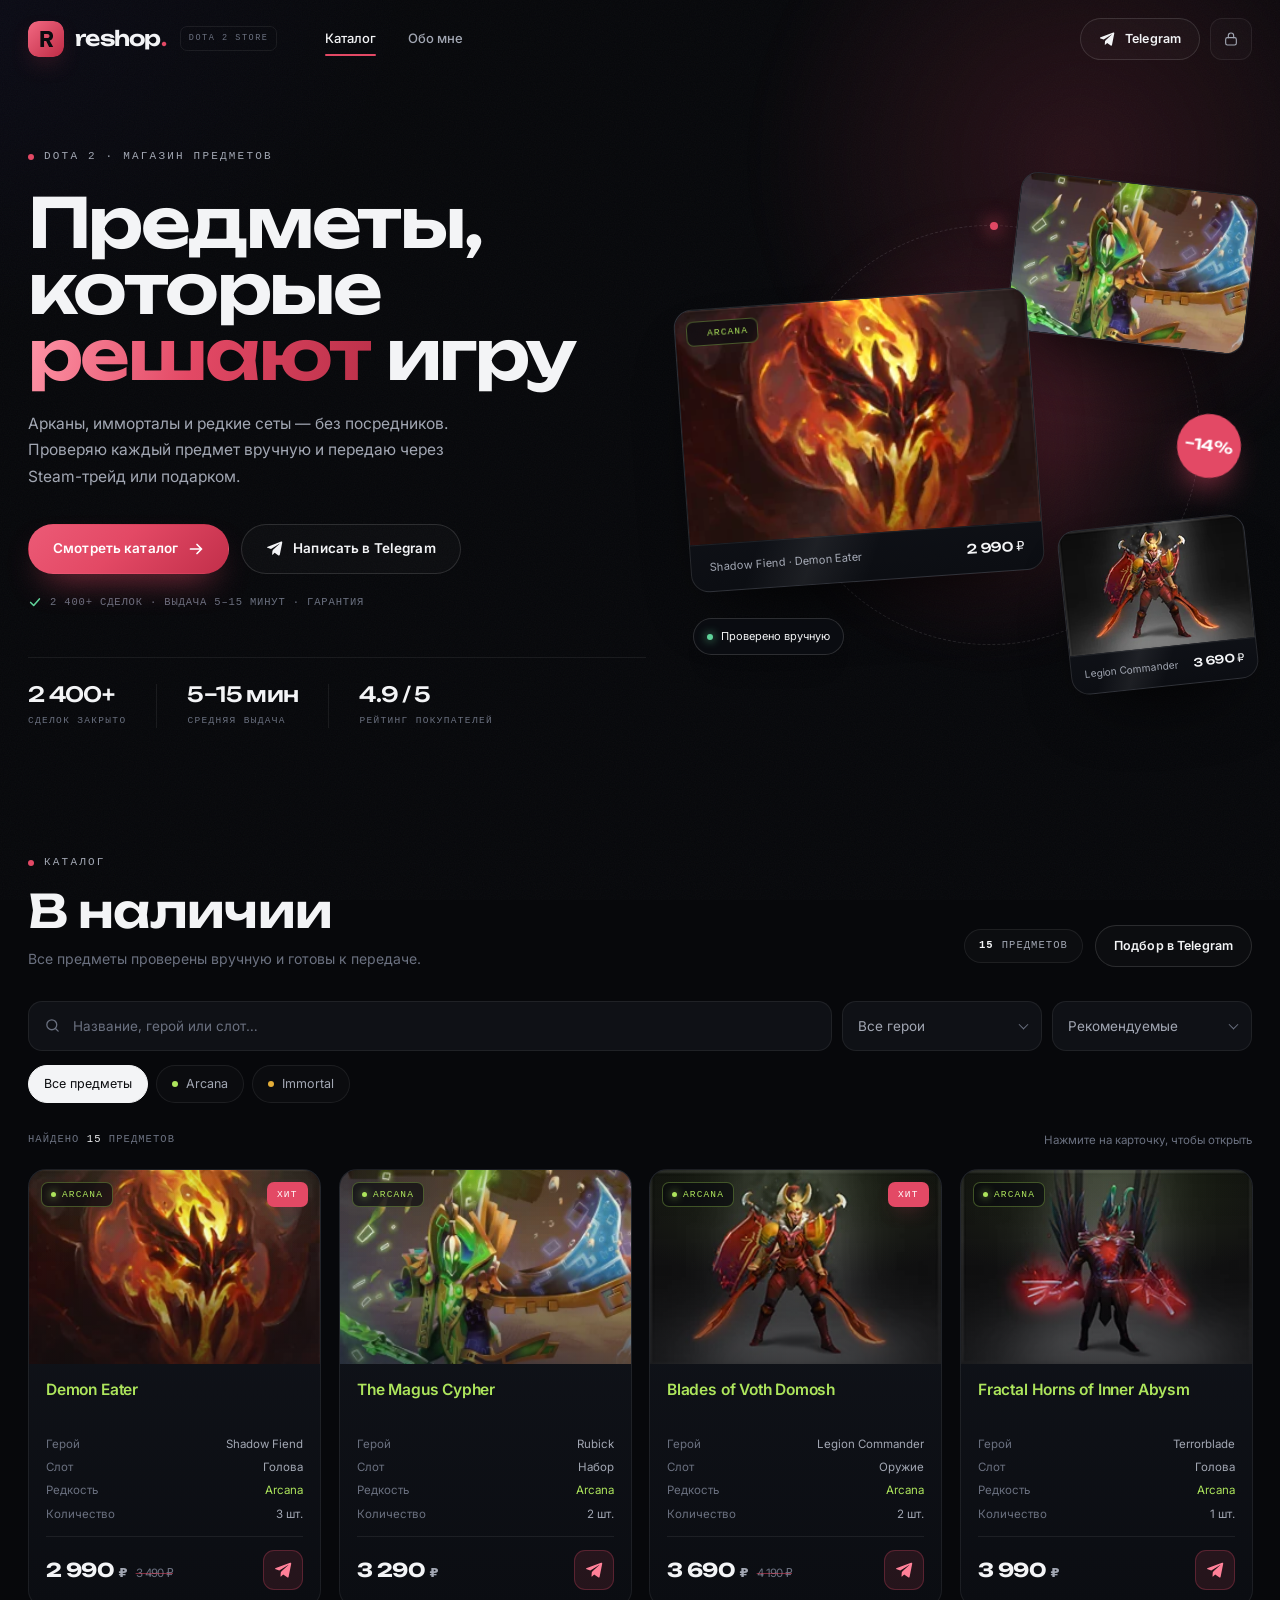
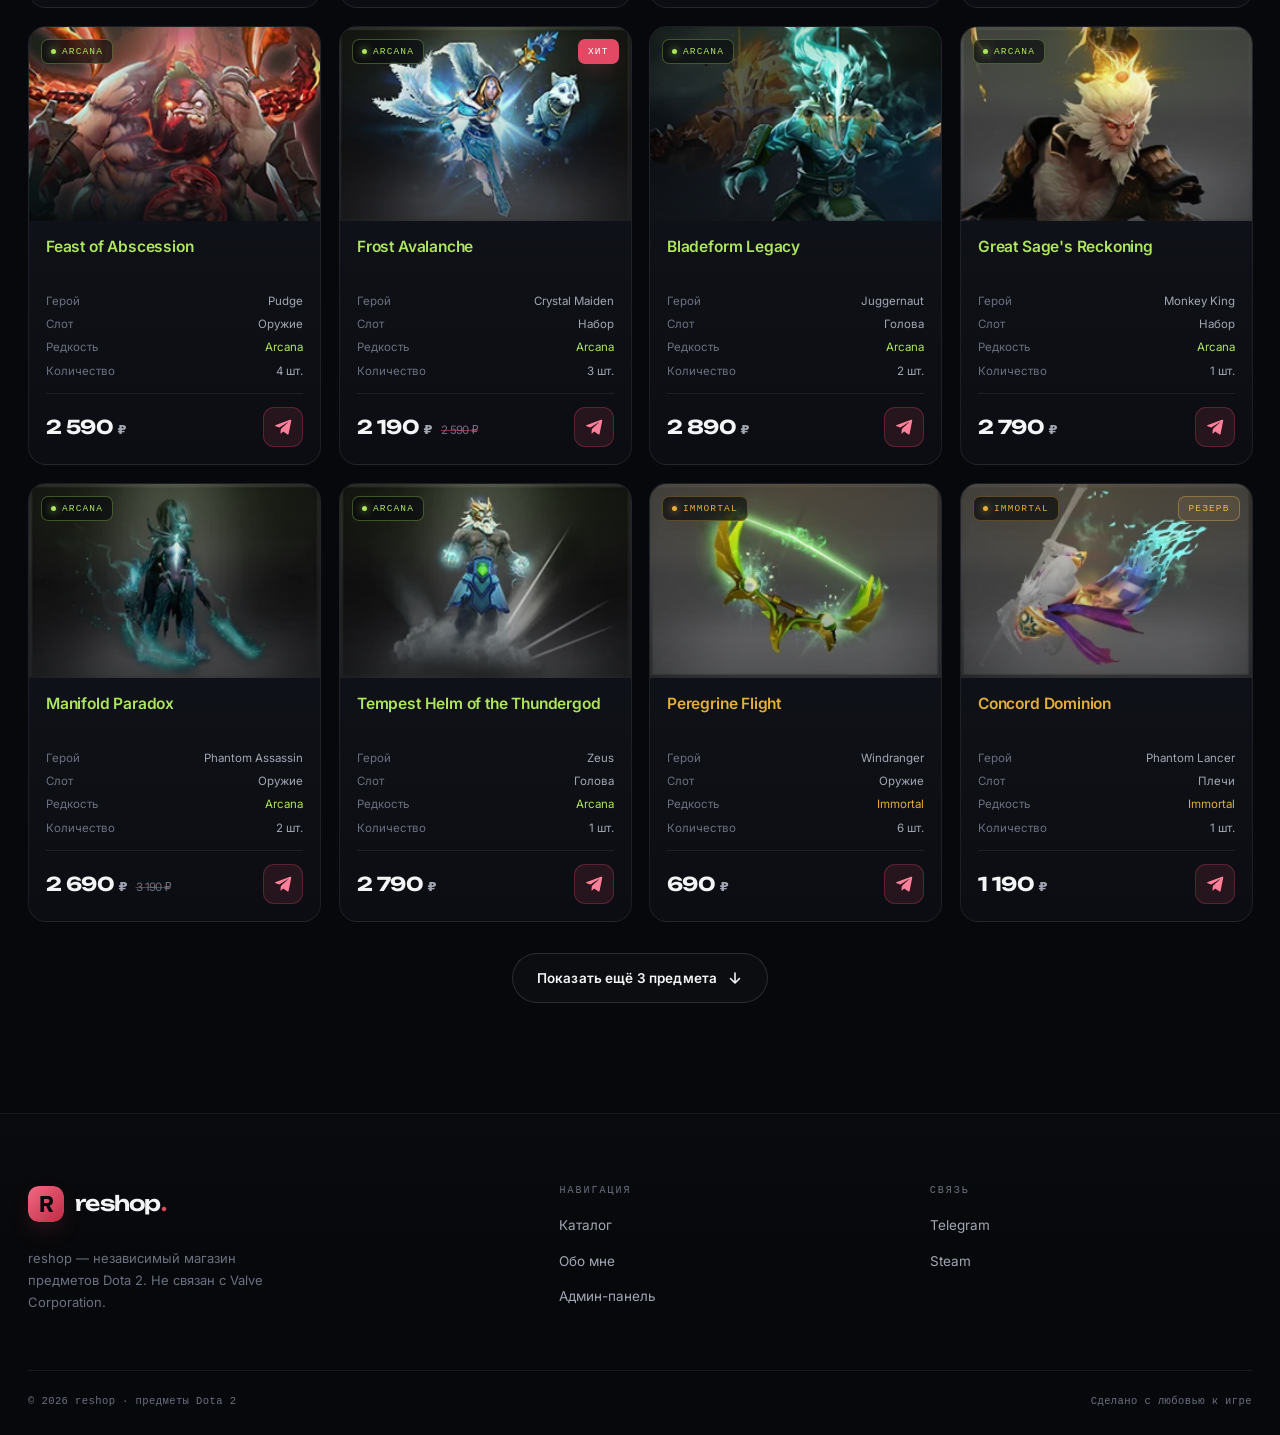
==== index.html @ a2f7d62e "initial site" ====
<!DOCTYPE html>
<html lang="ru">
<head>
  <meta charset="utf-8">
  <meta name="viewport" content="width=device-width, initial-scale=1">
  <title>reshop — предметы Dota 2: арканы, имморталы, редкие сеты</title>
  <meta name="description" content="reshop — небольшой магазин предметов Dota 2. Арканы, имморталы и редкие сеты с ручной проверкой, быстрой выдачей и связью в Telegram.">
  <meta name="theme-color" content="#07080b">
  <meta property="og:type" content="website">
  <meta property="og:title" content="reshop — предметы Dota 2">
  <meta property="og:description" content="Арканы, имморталы и редкие сеты без посредников. Выдача 5–15 минут, связь в Telegram.">
  <meta property="og:image" content="assets/items/demon-eater.webp">
  <link rel="icon" href="assets/img/favicon.svg" type="image/svg+xml">
  <link rel="preload" href="assets/fonts/unbounded-cyrillic-wght-normal.woff2" as="font" type="font/woff2" crossorigin>
  <link rel="preload" href="assets/fonts/inter-cyrillic-wght-normal.woff2" as="font" type="font/woff2" crossorigin>
  <link rel="stylesheet" href="assets/css/base.css">
  <link rel="stylesheet" href="assets/css/site.css">
</head>
<body data-page="home">

<div class="progress" aria-hidden="true"></div>

<header class="header">
  <div class="container header__inner">
    <a class="brand" href="index.html" aria-label="reshop — на главную">
      <svg class="brand__mark" viewBox="0 0 36 36" width="36" height="36" aria-hidden="true">
        <defs>
          <linearGradient id="brandGrad" x1="0" y1="0" x2="36" y2="36" gradientUnits="userSpaceOnUse">
            <stop stop-color="#f26982"></stop>
            <stop offset="1" stop-color="#bf2b45"></stop>
          </linearGradient>
        </defs>
        <rect width="36" height="36" rx="10" fill="url(#brandGrad)"></rect>
        <path d="M12.4 26V10h7.2c3.35 0 5.5 1.9 5.5 5 0 2.32-1.3 3.94-3.5 4.62L25.2 26h-4.05l-2.98-6.05h-2.1V26h-3.66Zm3.66-8.9h3.06c1.48 0 2.4-.8 2.4-2.1s-.92-2.1-2.4-2.1h-3.06v4.2Z" fill="#0a0b0f"></path>
      </svg>
      <span class="brand__text"><span data-site-name>reshop</span><span class="brand__dot">.</span></span>
      <span class="brand__tag">dota 2 store</span>
    </a>

    <nav class="nav" aria-label="Основная навигация">
      <a class="nav__link is-active" href="index.html" aria-current="page">Каталог</a>
      <a class="nav__link" href="about.html">Обо мне</a>
    </nav>

    <div class="header__actions">
      <a class="draft-chip" data-draft-chip href="admin.html" hidden><span>Черновик</span></a>
      <a class="btn btn--ghost btn--sm header__tg" data-telegram href="https://t.me/reshot" target="_blank" rel="noopener">
        <svg width="16" height="16" viewBox="0 0 24 24" fill="currentColor" aria-hidden="true"><path d="M9.04 15.47l-.38 5.34c.54 0 .78-.23 1.06-.5l2.55-2.44 5.29 3.87c.97.53 1.66.25 1.92-.9L22.9 3.9c.31-1.42-.51-1.98-1.45-1.63L2.5 9.45c-1.39.54-1.37 1.31-.24 1.66l4.83 1.51L18.3 5.5c.52-.35 1-.16.61.19l-8.87 8.01z"></path></svg>
        <span>Telegram</span>
      </a>
      <a class="icon-btn" href="admin.html" aria-label="Админ-панель" title="Админ-панель">
        <svg width="16" height="16" viewBox="0 0 24 24" fill="none" stroke="currentColor" stroke-width="1.7" stroke-linecap="round" aria-hidden="true"><rect x="4" y="10" width="16" height="11" rx="2.6"></rect><path d="M8 10V7a4 4 0 0 1 8 0v3"></path></svg>
      </a>
      <button class="burger" type="button" aria-label="Открыть меню" aria-expanded="false" aria-controls="menu">
        <span></span><span></span><span></span>
      </button>
    </div>
  </div>
</header>

<div class="menu" id="menu" aria-hidden="true">
  <nav class="menu__list" aria-label="Мобильная навигация">
    <div class="menu__item" style="--i:0"><a class="menu__link" href="index.html"><span>01</span>Каталог</a></div>
    <div class="menu__item" style="--i:1"><a class="menu__link" href="about.html"><span>02</span>Обо мне</a></div>
    <div class="menu__item" style="--i:2"><a class="menu__link" href="admin.html"><span>03</span>Админка</a></div>
  </nav>
  <div class="menu__foot">
    <a class="btn btn--primary" data-telegram href="https://t.me/reshot" target="_blank" rel="noopener">
      <svg width="17" height="17" viewBox="0 0 24 24" fill="currentColor" aria-hidden="true"><path d="M9.04 15.47l-.38 5.34c.54 0 .78-.23 1.06-.5l2.55-2.44 5.29 3.87c.97.53 1.66.25 1.92-.9L22.9 3.9c.31-1.42-.51-1.98-1.45-1.63L2.5 9.45c-1.39.54-1.37 1.31-.24 1.66l4.83 1.51L18.3 5.5c.52-.35 1-.16.61.19l-8.87 8.01z"></path></svg>
      Написать в Telegram
    </a>
    <div class="menu__socials"><span>reshop · dota 2 store</span><a href="about.html">Обо мне</a></div>
  </div>
</div>

<main>
  <section class="hero">
    <div class="container hero__grid">
      <div class="hero__content">
        <div class="eyebrow eyebrow--dot" data-hero-eyebrow>Dota 2 · магазин предметов</div>
        <h1 class="hero__title" data-hero-title>Предметы, которые<br><span class="accent">решают</span> игру</h1>
        <p class="hero__text" data-hero-text></p>
        <div class="hero__cta">
          <a class="btn btn--primary" href="#catalog">
            Смотреть каталог
            <svg width="16" height="16" viewBox="0 0 16 16" fill="none" stroke="currentColor" stroke-width="1.7" stroke-linecap="round" stroke-linejoin="round" aria-hidden="true"><path d="M2.5 8h11M9 3.5 13.5 8 9 12.5"></path></svg>
          </a>
          <a class="btn btn--ghost" data-telegram href="https://t.me/reshot" target="_blank" rel="noopener">
            <svg width="17" height="17" viewBox="0 0 24 24" fill="currentColor" aria-hidden="true"><path d="M9.04 15.47l-.38 5.34c.54 0 .78-.23 1.06-.5l2.55-2.44 5.29 3.87c.97.53 1.66.25 1.92-.9L22.9 3.9c.31-1.42-.51-1.98-1.45-1.63L2.5 9.45c-1.39.54-1.37 1.31-.24 1.66l4.83 1.51L18.3 5.5c.52-.35 1-.16.61.19l-8.87 8.01z"></path></svg>
            Написать в Telegram
          </a>
        </div>
        <div class="hero__note" data-hero-note></div>
        <div class="facts" data-hero-facts></div>
      </div>

      <div class="showcase" id="showcase" aria-hidden="true">
        <div class="showcase__glow"></div>
        <div class="showcase__ring"></div>

        <div class="showcase__item showcase__item--main" data-showcase-main>
          <div class="showcase__par" data-depth="22">
            <article class="showcase__card">
              <div class="showcase__thumb">
                <img src="assets/items/demon-eater.webp" alt="" width="512" height="341" data-guard>
                <span class="tag tag--rarity" data-showcase-tag>Arcana</span>
              </div>
              <div class="showcase__meta"><span>Shadow Fiend · Demon Eater</span><b>2 990 ₽</b></div>
            </article>
          </div>
        </div>

        <div class="showcase__item showcase__item--back" data-showcase-back>
          <div class="showcase__par" data-depth="12">
            <article class="showcase__card">
              <div class="showcase__thumb"><img src="assets/items/magus-cypher.webp" alt="" width="512" height="341" data-guard></div>
              <div class="showcase__meta"><span>Rubick</span><b>3 290 ₽</b></div>
            </article>
          </div>
        </div>

        <div class="showcase__item showcase__item--side" data-showcase-side>
          <div class="showcase__par" data-depth="30">
            <article class="showcase__card">
              <div class="showcase__thumb"><img src="assets/items/voth-domosh.webp" alt="" width="512" height="341" data-guard></div>
              <div class="showcase__meta"><span>Legion Commander</span><b>3 690 ₽</b></div>
            </article>
          </div>
        </div>

        <div class="showcase__badge" data-showcase-badge>−14%</div>
        <div class="showcase__pill">Проверено вручную</div>
      </div>
    </div>
  </section>

  <section class="section" id="catalog">
    <div class="container">
      <div class="section-head">
        <div>
          <div class="eyebrow eyebrow--dot" id="catalog-eyebrow">Каталог</div>
          <h2 id="catalog-title">В наличии</h2>
          <p class="section-head__note" id="catalog-note"></p>
        </div>
        <div class="section-head__aside">
          <span class="count-pill"><b id="count">15</b> <span id="count-label">предметов</span></span>
          <a class="btn btn--ghost btn--sm" data-telegram href="https://t.me/reshot" target="_blank" rel="noopener">Подбор в Telegram</a>
        </div>
      </div>

      <div class="toolbar">
        <div class="field" id="search-wrap">
          <svg width="17" height="17" viewBox="0 0 24 24" fill="none" stroke="currentColor" stroke-width="1.8" stroke-linecap="round" aria-hidden="true"><circle cx="11" cy="11" r="7"></circle><path d="m20 20-3.5-3.5"></path></svg>
          <label class="sr-only" for="search">Поиск по каталогу</label>
          <input id="search" type="search" placeholder="Название, герой или слот…" autocomplete="off">
          <button class="field__clear" id="search-clear" type="button" aria-label="Очистить поиск">
            <svg width="14" height="14" viewBox="0 0 16 16" fill="none" stroke="currentColor" stroke-width="1.7" stroke-linecap="round" aria-hidden="true"><path d="m4 4 8 8M12 4l-8 8"></path></svg>
          </button>
        </div>
        <div class="select">
          <label class="sr-only" for="hero-select">Герой</label>
          <select id="hero-select"></select>
        </div>
        <div class="select">
          <label class="sr-only" for="sort">Сортировка</label>
          <select id="sort">
            <option value="default">Рекомендуемые</option>
            <option value="price-asc">Сначала дешевле</option>
            <option value="price-desc">Сначала дороже</option>
            <option value="name">По названию</option>
          </select>
        </div>
      </div>

      <div class="chips" id="chips" role="group" aria-label="Фильтр по редкости"></div>

      <div class="results">
        <div id="found">Загрузка каталога…</div>
        <div class="results__hint">Нажмите на карточку, чтобы открыть</div>
      </div>

      <div class="items" id="items" aria-live="polite" aria-busy="true"></div>

      <noscript>
        <p class="section-head__note">Для отображения каталога включите JavaScript — данные подгружаются из data.json.</p>
      </noscript>

      <div class="empty" id="empty" hidden>
        <div class="empty__icon">
          <svg width="22" height="22" viewBox="0 0 24 24" fill="none" stroke="currentColor" stroke-width="1.6" stroke-linecap="round" aria-hidden="true"><circle cx="11" cy="11" r="7"></circle><path d="m20 20-3.5-3.5"></path></svg>
        </div>
        <h3>Ничего не найдено</h3>
        <p>Попробуйте другой запрос или сбросьте фильтры.</p>
        <button class="btn btn--ghost btn--sm" type="button" data-reset>Сбросить фильтры</button>
      </div>

      <div class="load-more" id="load-more" hidden>
        <button class="btn btn--ghost" id="more-btn" type="button">Показать ещё</button>
      </div>
    </div>
  </section>

  <div class="modal" id="modal" role="dialog" aria-modal="true" aria-labelledby="modal-title" aria-hidden="true">
    <div class="modal__scrim" data-modal-close></div>
    <div class="modal__panel">
      <button class="modal__close" type="button" data-modal-close aria-label="Закрыть">
        <svg width="16" height="16" viewBox="0 0 16 16" fill="none" stroke="currentColor" stroke-width="1.7" stroke-linecap="round" aria-hidden="true"><path d="m4 4 8 8M12 4l-8 8"></path></svg>
      </button>
      <div class="modal__media">
        <div class="modal__bg" data-modal-bg aria-hidden="true"></div>
        <img data-modal-img src="assets/items/demon-eater.webp" alt="" data-guard>
        <span class="tag tag--rarity" data-modal-tag>Arcana</span>
      </div>
      <div class="modal__body">
        <div class="modal__hero" data-modal-hero></div>
        <h2 class="modal__title" id="modal-title" data-modal-title></h2>
        <dl class="modal__meta" data-modal-meta></dl>
        <p class="modal__desc" data-modal-desc></p>
        <div class="modal__price">
          <div data-modal-price></div>
          <span class="modal__status" data-modal-status></span>
        </div>
        <div class="modal__actions">
          <a class="btn btn--primary btn--block" data-modal-cta href="#" target="_blank" rel="noopener"></a>
          <span class="modal__hint" data-modal-hint></span>
        </div>
      </div>
    </div>
  </div>
</main>

<footer class="footer">
  <div class="container">
    <div class="footer__grid">
      <div class="footer__brand">
        <a class="brand" href="index.html" aria-label="reshop — на главную">
          <svg class="brand__mark" viewBox="0 0 36 36" width="36" height="36" aria-hidden="true">
            <rect width="36" height="36" rx="10" fill="url(#brandGrad)"></rect>
            <path d="M12.4 26V10h7.2c3.35 0 5.5 1.9 5.5 5 0 2.32-1.3 3.94-3.5 4.62L25.2 26h-4.05l-2.98-6.05h-2.1V26h-3.66Zm3.66-8.9h3.06c1.48 0 2.4-.8 2.4-2.1s-.92-2.1-2.4-2.1h-3.06v4.2Z" fill="#0a0b0f"></path>
          </svg>
          <span class="brand__text"><span data-site-name>reshop</span><span class="brand__dot">.</span></span>
        </a>
        <p data-footer-note>Независимый магазин предметов Dota 2. Не связан с Valve Corporation.</p>
      </div>
      <div class="footer__col">
        <h4>Навигация</h4>
        <ul>
          <li><a href="index.html">Каталог</a></li>
          <li><a href="about.html">Обо мне</a></li>
          <li><a href="admin.html">Админ-панель</a></li>
        </ul>
      </div>
      <div class="footer__col">
        <h4>Связь</h4>
        <ul>
          <li><a data-telegram href="https://t.me/reshot" target="_blank" rel="noopener">Telegram</a></li>
          <li><a href="https://steamcommunity.com/" target="_blank" rel="noopener">Steam</a></li>
        </ul>
      </div>
    </div>
    <div class="footer__bottom">
      <span>© <span data-year>2026</span> reshop · предметы Dota 2</span>
      <span>Сделано с любовью к игре</span>
    </div>
  </div>
</footer>

<script src="assets/js/seed.js" defer></script>
<script src="assets/js/core.js" defer></script>
<script src="assets/js/site.js" defer></script>
</body>
</html>
---- assets/css/base.css ----
/* ============================================================
   reshop — базовые стили: токены, шрифты, каркас, компоненты
   ============================================================ */

@font-face {
  font-family: 'Unbounded';
  src: url('../fonts/unbounded-cyrillic-wght-normal.woff2') format('woff2');
  font-weight: 200 900;
  font-style: normal;
  font-display: swap;
  unicode-range: U+0301, U+0400-045F, U+0490-0491, U+04B0-04B1, U+2116;
}
@font-face {
  font-family: 'Unbounded';
  src: url('../fonts/unbounded-latin-wght-normal.woff2') format('woff2');
  font-weight: 200 900;
  font-style: normal;
  font-display: swap;
  unicode-range: U+0000-00FF, U+0131, U+0152-0153, U+02BB-02BC, U+02C6, U+02DA, U+02DC,
    U+0304, U+0308, U+0329, U+2000-206F, U+20AC, U+2122, U+2191, U+2193, U+2212, U+2215,
    U+FEFF, U+FFFD;
}
@font-face {
  font-family: 'Inter';
  src: url('../fonts/inter-cyrillic-wght-normal.woff2') format('woff2');
  font-weight: 100 900;
  font-style: normal;
  font-display: swap;
  unicode-range: U+0301, U+0400-045F, U+0490-0491, U+04B0-04B1, U+2116;
}
@font-face {
  font-family: 'Inter';
  src: url('../fonts/inter-latin-wght-normal.woff2') format('woff2');
  font-weight: 100 900;
  font-style: normal;
  font-display: swap;
  unicode-range: U+0000-00FF, U+0131, U+0152-0153, U+02BB-02BC, U+02C6, U+02DA, U+02DC,
    U+0304, U+0308, U+0329, U+2000-206F, U+20AC, U+2122, U+2191, U+2193, U+2212, U+2215,
    U+FEFF, U+FFFD;
}

:root {
  --bg: #07080b;
  --bg-2: #0a0c10;
  --surface: #0f1116;
  --surface-2: #141821;
  --surface-3: #1b202b;
  --line: rgba(255, 255, 255, 0.07);
  --line-2: rgba(255, 255, 255, 0.13);
  --text: #f3f4f6;
  --dim: #a2a7b3;
  --mute: #6b7180;
  --accent: #e34965;
  --accent-2: #ff8098;
  --accent-deep: #a8263f;
  --accent-soft: rgba(227, 73, 101, 0.12);
  --ok: #5fd39a;
  --warn: #e8b45a;
  --radius: 20px;
  --radius-sm: 14px;
  --radius-xs: 10px;
  --font-display: 'Unbounded', 'Inter', system-ui, -apple-system, 'Segoe UI', sans-serif;
  --font-body: 'Inter', system-ui, -apple-system, 'Segoe UI', Roboto, sans-serif;
  --font-mono: ui-monospace, 'Cascadia Mono', 'SFMono-Regular', Consolas, 'Liberation Mono', monospace;
  --ease: cubic-bezier(0.22, 0.61, 0.36, 1);
  --ease-out: cubic-bezier(0.16, 1, 0.3, 1);
  --shadow-lg: 0 40px 90px -40px rgba(0, 0, 0, 0.95);
  --header-h: 78px;
  --container: 1320px;
  color-scheme: dark;
}

*,
*::before,
*::after {
  box-sizing: border-box;
}

[hidden] {
  display: none !important;
}

html {
  scroll-behavior: smooth;
  -webkit-text-size-adjust: 100%;
}

body {
  margin: 0;
  min-height: 100vh;
  background:
    radial-gradient(1100px 620px at 84% -14%, rgba(227, 73, 101, 0.14), transparent 62%),
    radial-gradient(900px 560px at -10% 0%, rgba(104, 84, 255, 0.055), transparent 60%),
    var(--bg);
  color: var(--text);
  font-family: var(--font-body);
  font-size: 16px;
  line-height: 1.6;
  -webkit-font-smoothing: antialiased;
  -moz-osx-font-smoothing: grayscale;
  overflow-x: hidden;
}

body::before {
  content: '';
  position: fixed;
  inset: 0;
  z-index: 0;
  pointer-events: none;
  opacity: 0.035;
  background-image: url("data:image/svg+xml,%3Csvg xmlns='http://www.w3.org/2000/svg' width='160' height='160'%3E%3Cfilter id='n'%3E%3CfeTurbulence type='fractalNoise' baseFrequency='.85' numOctaves='3' stitchTiles='stitch'/%3E%3C/filter%3E%3Crect width='160' height='160' filter='url(%23n)'/%3E%3C/svg%3E");
}

body.no-scroll {
  overflow: hidden;
}

main {
  position: relative;
  z-index: 1;
}

img {
  max-width: 100%;
  display: block;
}

h1,
h2,
h3,
h4 {
  margin: 0;
  font-family: var(--font-display);
  font-weight: 600;
  letter-spacing: -0.02em;
  line-height: 1.06;
}

p {
  margin: 0;
}

a {
  color: inherit;
  text-decoration: none;
}

button {
  font-family: inherit;
}

::selection {
  background: rgba(227, 73, 101, 0.4);
  color: #fff;
}

:focus-visible {
  outline: 2px solid var(--accent-2);
  outline-offset: 3px;
  border-radius: 6px;
}

::-webkit-scrollbar {
  width: 10px;
  height: 10px;
}
::-webkit-scrollbar-track {
  background: #08090c;
}
::-webkit-scrollbar-thumb {
  background: #232833;
  border-radius: 99px;
  border: 2px solid #08090c;
}
::-webkit-scrollbar-thumb:hover {
  background: #333a48;
}

.container {
  width: min(var(--container), 100% - 56px);
  margin-inline: auto;
}

input[type='search']::-webkit-search-cancel-button,
input[type='search']::-webkit-search-decoration {
  -webkit-appearance: none;
  appearance: none;
}

.sr-only {
  position: absolute;
  width: 1px;
  height: 1px;
  padding: 0;
  margin: -1px;
  overflow: hidden;
  clip: rect(0, 0, 0, 0);
  white-space: nowrap;
  border: 0;
}

/* ---------- шкала прогресса и анимации ---------- */

.progress {
  position: fixed;
  inset: 0 0 auto 0;
  height: 2px;
  z-index: 95;
  transform: scaleX(0);
  transform-origin: 0 50%;
  background: linear-gradient(90deg, var(--accent-deep), var(--accent), var(--accent-2));
  box-shadow: 0 0 14px rgba(227, 73, 101, 0.6);
  will-change: transform;
}

[data-reveal] {
  opacity: 0;
  transform: translateY(22px);
  transition:
    opacity 0.8s var(--ease),
    transform 0.8s var(--ease);
  transition-delay: var(--d, 0s);
}
[data-reveal].is-in {
  opacity: 1;
  transform: none;
}

@keyframes pulse {
  0%,
  100% {
    opacity: 1;
    box-shadow: 0 0 0 0 rgba(227, 73, 101, 0.45);
  }
  60% {
    opacity: 0.75;
    box-shadow: 0 0 0 7px rgba(227, 73, 101, 0);
  }
}

@keyframes spin {
  to {
    transform: rotate(360deg);
  }
}

@keyframes float {
  0%,
  100% {
    transform: translateY(0);
  }
  50% {
    transform: translateY(-9px);
  }
}

@keyframes fadeUp {
  from {
    opacity: 0;
    transform: translateY(14px);
  }
  to {
    opacity: 1;
    transform: none;
  }
}

/* ---------- типографика ---------- */

.eyebrow {
  display: inline-flex;
  align-items: center;
  gap: 10px;
  font-family: var(--font-mono);
  font-size: 11px;
  font-weight: 500;
  letter-spacing: 0.2em;
  text-transform: uppercase;
  color: var(--dim);
}
.eyebrow--dot::before {
  content: '';
  width: 6px;
  height: 6px;
  border-radius: 50%;
  background: var(--accent);
  animation: pulse 2.8s var(--ease) infinite;
}

.accent {
  background: linear-gradient(104deg, #ff97a9 0%, #e34965 48%, #bb3049 100%);
  -webkit-background-clip: text;
  background-clip: text;
  color: transparent;
}

.lead {
  font-size: clamp(16px, 1.3vw, 18px);
  line-height: 1.65;
  color: var(--dim);
}

/* ---------- кнопки ---------- */

.btn {
  position: relative;
  display: inline-flex;
  align-items: center;
  justify-content: center;
  gap: 10px;
  height: 50px;
  padding: 0 24px;
  border: 1px solid transparent;
  border-radius: 999px;
  font-family: var(--font-body);
  font-size: 13.5px;
  font-weight: 600;
  letter-spacing: 0.01em;
  color: var(--text);
  cursor: pointer;
  white-space: nowrap;
  overflow: hidden;
  transition:
    transform 0.35s var(--ease),
    box-shadow 0.35s var(--ease),
    background 0.35s,
    border-color 0.35s,
    color 0.35s;
}
.btn svg {
  flex: none;
}
.btn:hover {
  transform: translateY(-2px);
}
.btn:active {
  transform: translateY(0) scale(0.99);
}

.btn--primary {
  background: linear-gradient(135deg, #ec5a76 0%, var(--accent) 45%, #c22f4a 100%);
  color: #fff;
  box-shadow: 0 16px 34px -16px rgba(227, 73, 101, 0.85);
}
.btn--primary::after {
  content: '';
  position: absolute;
  inset: 0;
  background: linear-gradient(110deg, transparent 25%, rgba(255, 255, 255, 0.28) 48%, transparent 70%);
  transform: translateX(-130%);
  transition: transform 0.8s var(--ease);
}
.btn--primary:hover::after {
  transform: translateX(130%);
}
.btn--primary:hover {
  box-shadow: 0 22px 44px -18px rgba(227, 73, 101, 0.95);
}

.btn--ghost {
  background: rgba(255, 255, 255, 0.025);
  border-color: var(--line-2);
  color: var(--text);
}
.btn--ghost:hover {
  border-color: rgba(227, 73, 101, 0.5);
  background: var(--accent-soft);
}

.btn--sm {
  height: 42px;
  padding: 0 18px;
  font-size: 12.5px;
}

.btn--block {
  width: 100%;
}

.btn[disabled] {
  opacity: 0.45;
  pointer-events: none;
}

.icon-btn {
  display: inline-grid;
  place-items: center;
  width: 42px;
  height: 42px;
  border: 1px solid var(--line);
  border-radius: 12px;
  background: rgba(255, 255, 255, 0.02);
  color: var(--dim);
  cursor: pointer;
  transition:
    color 0.3s,
    border-color 0.3s,
    background 0.3s,
    transform 0.3s;
}
.icon-btn:hover {
  color: var(--text);
  border-color: var(--line-2);
  background: rgba(255, 255, 255, 0.05);
  transform: translateY(-1px);
}

/* ---------- шапка ---------- */

.header {
  position: fixed;
  inset: 0 0 auto 0;
  z-index: 80;
  height: var(--header-h);
  border-bottom: 1px solid transparent;
  transition:
    height 0.45s var(--ease),
    background 0.45s var(--ease),
    border-color 0.45s var(--ease),
    backdrop-filter 0.45s;
}
.header.is-scrolled {
  height: 64px;
  background: rgba(7, 8, 11, 0.72);
  border-bottom-color: var(--line);
  backdrop-filter: blur(22px) saturate(1.4);
  -webkit-backdrop-filter: blur(22px) saturate(1.4);
}
.header__inner {
  height: 100%;
  display: flex;
  align-items: center;
  gap: 34px;
}

.brand {
  display: inline-flex;
  align-items: center;
  gap: 11px;
  flex: none;
}
.brand__mark {
  width: 36px;
  height: 36px;
  border-radius: 11px;
  box-shadow: 0 10px 26px -12px rgba(227, 73, 101, 0.9);
  transition: transform 0.45s var(--ease);
}
.brand:hover .brand__mark {
  transform: rotate(-7deg) scale(1.06);
}
.brand__text {
  font-family: var(--font-display);
  font-size: 21px;
  font-weight: 600;
  letter-spacing: -0.035em;
  line-height: 1;
}
.brand__dot {
  color: var(--accent);
}
.brand__tag {
  margin-left: 3px;
  padding: 5px 8px;
  border: 1px solid var(--line);
  border-radius: 7px;
  font-family: var(--font-mono);
  font-size: 8.5px;
  letter-spacing: 0.18em;
  text-transform: uppercase;
  color: var(--mute);
}

.nav {
  display: flex;
  align-items: center;
  gap: 4px;
}
.nav__link {
  position: relative;
  padding: 10px 14px;
  font-size: 13px;
  font-weight: 500;
  color: var(--dim);
  transition: color 0.3s;
}
.nav__link::after {
  content: '';
  position: absolute;
  left: 14px;
  right: 14px;
  bottom: 3px;
  height: 2px;
  border-radius: 2px;
  background: var(--accent);
  transform: scaleX(0);
  transform-origin: left;
  transition: transform 0.45s var(--ease);
}
.nav__link:hover,
.nav__link.is-active {
  color: var(--text);
}
.nav__link:hover::after,
.nav__link.is-active::after {
  transform: scaleX(1);
}

.header__actions {
  margin-left: auto;
  display: flex;
  align-items: center;
  gap: 10px;
}

.draft-chip {
  display: inline-flex;
  align-items: center;
  gap: 6px;
  height: 28px;
  padding: 0 10px;
  border: 1px solid rgba(232, 180, 90, 0.4);
  border-radius: 8px;
  background: rgba(232, 180, 90, 0.1);
  color: var(--warn);
  font-family: var(--font-mono);
  font-size: 9.5px;
  letter-spacing: 0.12em;
  text-transform: uppercase;
}
.draft-chip::before {
  content: '';
  width: 5px;
  height: 5px;
  border-radius: 50%;
  background: var(--warn);
}
.draft-chip[hidden] {
  display: none;
}

.burger {
  display: none;
  position: relative;
  width: 42px;
  height: 42px;
  padding: 0;
  border: 1px solid var(--line);
  border-radius: 12px;
  background: rgba(255, 255, 255, 0.02);
  cursor: pointer;
}
.burger span {
  position: absolute;
  left: 11px;
  right: 11px;
  height: 1.5px;
  border-radius: 2px;
  background: var(--text);
  transition:
    transform 0.4s var(--ease),
    opacity 0.3s;
}
.burger span:nth-child(1) {
  top: 15px;
}
.burger span:nth-child(2) {
  top: 20.5px;
}
.burger span:nth-child(3) {
  top: 26px;
}
.burger.is-open span:nth-child(1) {
  transform: translateY(5.5px) rotate(45deg);
}
.burger.is-open span:nth-child(2) {
  opacity: 0;
}
.burger.is-open span:nth-child(3) {
  transform: translateY(-5.5px) rotate(-45deg);
}

/* мобильное меню */
.menu {
  position: fixed;
  inset: 0;
  z-index: 75;
  display: flex;
  flex-direction: column;
  justify-content: center;
  padding: calc(var(--header-h) + 24px) 28px 40px;
  background: rgba(7, 8, 11, 0.97);
  backdrop-filter: blur(26px);
  -webkit-backdrop-filter: blur(26px);
  opacity: 0;
  visibility: hidden;
  transition:
    opacity 0.45s var(--ease),
    visibility 0.45s;
}
.menu.is-open {
  opacity: 1;
  visibility: visible;
}
.menu__list {
  display: flex;
  flex-direction: column;
  gap: 6px;
}
.menu__item {
  opacity: 0;
  transform: translateY(18px);
  transition:
    opacity 0.5s var(--ease),
    transform 0.5s var(--ease);
}
.menu.is-open .menu__item {
  opacity: 1;
  transform: none;
  transition-delay: calc(var(--i, 0) * 70ms + 80ms);
}
.menu__link {
  display: flex;
  align-items: baseline;
  gap: 14px;
  padding: 10px 0;
  font-family: var(--font-display);
  font-size: clamp(32px, 9vw, 46px);
  font-weight: 600;
  letter-spacing: -0.035em;
  color: var(--text);
}
.menu__link span {
  font-family: var(--font-mono);
  font-size: 10px;
  font-weight: 400;
  letter-spacing: 0.2em;
  color: var(--mute);
}
.menu__link:hover {
  color: var(--accent-2);
}
.menu__foot {
  margin-top: 40px;
  display: flex;
  flex-direction: column;
  gap: 18px;
  opacity: 0;
  transition: opacity 0.5s var(--ease) 0.35s;
}
.menu.is-open .menu__foot {
  opacity: 1;
}
.menu__socials {
  display: flex;
  gap: 18px;
  font-size: 12.5px;
  color: var(--mute);
}
.menu__socials a:hover {
  color: var(--text);
}

/* ---------- футер ---------- */

.footer {
  position: relative;
  z-index: 1;
  margin-top: 110px;
  padding: 72px 0 26px;
  border-top: 1px solid var(--line);
  background: linear-gradient(180deg, rgba(255, 255, 255, 0.014), transparent 60%);
}
.footer__grid {
  display: grid;
  grid-template-columns: 1.5fr 1fr 1fr;
  gap: 48px;
}
.footer__brand p {
  max-width: 34ch;
  margin-top: 18px;
  font-size: 13px;
  line-height: 1.7;
  color: var(--mute);
}
.footer__col h4 {
  margin-bottom: 16px;
  font-family: var(--font-mono);
  font-size: 10px;
  font-weight: 500;
  letter-spacing: 0.2em;
  text-transform: uppercase;
  color: var(--mute);
}
.footer__col ul {
  display: flex;
  flex-direction: column;
  gap: 10px;
  margin: 0;
  padding: 0;
  list-style: none;
}
.footer__col a {
  display: inline-flex;
  align-items: center;
  gap: 8px;
  font-size: 13.5px;
  color: var(--dim);
  transition: color 0.25s, transform 0.25s;
}
.footer__col a:hover {
  color: var(--accent-2);
  transform: translateX(2px);
}
.footer__bottom {
  display: flex;
  justify-content: space-between;
  align-items: center;
  gap: 18px;
  margin-top: 56px;
  padding-top: 22px;
  border-top: 1px solid var(--line);
  font-family: var(--font-mono);
  font-size: 10.5px;
  letter-spacing: 0.04em;
  color: var(--mute);
}
.footer__bottom a {
  color: var(--dim);
}
.footer__bottom a:hover {
  color: var(--accent-2);
}

/* ---------- тосты ---------- */

.toast-stack {
  position: fixed;
  right: 22px;
  bottom: 22px;
  z-index: 320;
  display: flex;
  flex-direction: column;
  gap: 10px;
  width: min(360px, calc(100vw - 32px));
  pointer-events: none;
}
.toast {
  display: flex;
  align-items: flex-start;
  gap: 11px;
  padding: 14px 16px;
  border: 1px solid var(--line-2);
  border-radius: 14px;
  background: rgba(18, 21, 28, 0.96);
  box-shadow: 0 24px 50px -20px rgba(0, 0, 0, 0.9);
  backdrop-filter: blur(16px);
  font-size: 13px;
  line-height: 1.45;
  color: var(--text);
  pointer-events: auto;
  animation: toastIn 0.45s var(--ease-out) both;
}
.toast__dot {
  flex: none;
  width: 7px;
  height: 7px;
  margin-top: 6px;
  border-radius: 50%;
  background: var(--ok);
  box-shadow: 0 0 10px currentColor;
}
.toast--error .toast__dot {
  background: var(--accent);
}
.toast--warn .toast__dot {
  background: var(--warn);
}
.toast--out {
  animation: toastOut 0.3s var(--ease) both;
}
@keyframes toastIn {
  from {
    opacity: 0;
    transform: translateY(14px) scale(0.98);
  }
  to {
    opacity: 1;
    transform: none;
  }
}
@keyframes toastOut {
  to {
    opacity: 0;
    transform: translateY(8px);
  }
}

/* ---------- переходы между страницами ---------- */

@view-transition {
  navigation: auto;
}
::view-transition-old(root) {
  animation: vtOut 0.22s ease both;
}
::view-transition-new(root) {
  animation: vtIn 0.32s ease both;
}
@keyframes vtOut {
  to {
    opacity: 0;
  }
}
@keyframes vtIn {
  from {
    opacity: 0;
    transform: translateY(6px);
  }
}

/* ---------- адаптив ---------- */

@media (max-width: 1080px) {
  .brand__tag {
    display: none;
  }
  .header__inner {
    gap: 20px;
  }
}

@media (max-width: 960px) {
  :root {
    --header-h: 70px;
  }
  .nav,
  .header__tg {
    display: none;
  }
  .burger {
    display: block;
  }
  .header__actions {
    gap: 8px;
  }
  .container {
    width: calc(100% - 40px);
  }
  .footer__grid {
    grid-template-columns: 1fr 1fr;
  }
  .footer__brand {
    grid-column: 1 / -1;
  }
}

@media (max-width: 600px) {
  .container {
    width: calc(100% - 32px);
  }
  .footer {
    padding-top: 56px;
  }
  .footer__grid {
    gap: 36px 24px;
  }
  .footer__bottom {
    flex-direction: column;
    align-items: flex-start;
    gap: 8px;
  }
  .draft-chip span {
    display: none;
  }
  .toast-stack {
    right: 16px;
    bottom: 16px;
  }
}

@media (prefers-reduced-motion: reduce) {
  *,
  *::before,
  *::after {
    animation-duration: 0.001ms !important;
    animation-iteration-count: 1 !important;
    transition-duration: 0.001ms !important;
    scroll-behavior: auto !important;
  }
  [data-reveal] {
    opacity: 1;
    transform: none;
  }
}
---- assets/css/site.css ----
/* ============================================================
   reshop — витрина: hero, каталог, карточки, модалка, «Обо мне»
   ============================================================ */

[hidden] {
  display: none !important;
}

/* ---------- hero ---------- */

.hero {
  position: relative;
  padding: calc(var(--header-h) + 64px) 0 44px;
  overflow: hidden;
}
.hero::before {
  content: '';
  position: absolute;
  z-index: -1;
  width: 760px;
  height: 760px;
  right: -180px;
  top: -220px;
  border-radius: 50%;
  background: radial-gradient(circle, rgba(227, 73, 101, 0.16), transparent 62%);
  filter: blur(10px);
  pointer-events: none;
}
.hero__grid {
  display: grid;
  grid-template-columns: minmax(0, 1.04fr) minmax(0, 0.96fr);
  gap: 36px;
  align-items: center;
}
.hero__grid--single {
  grid-template-columns: 1fr;
}
.hero__title {
  margin: 22px 0 22px;
  font-size: clamp(40px, 5.35vw, 79px);
  line-height: 0.97;
  letter-spacing: -0.038em;
  text-wrap: balance;
}
.hero__title .accent {
  white-space: nowrap;
}
.hero__text {
  max-width: 47ch;
  font-size: clamp(15.5px, 1.15vw, 17px);
  line-height: 1.7;
  color: var(--dim);
}
.hero__cta {
  display: flex;
  flex-wrap: wrap;
  gap: 12px;
  margin-top: 34px;
}
.hero__note {
  display: flex;
  align-items: center;
  gap: 8px;
  margin-top: 20px;
  font-family: var(--font-mono);
  font-size: 10.5px;
  letter-spacing: 0.08em;
  text-transform: uppercase;
  color: var(--mute);
}
.hero__note svg {
  color: var(--ok);
}

.facts {
  display: flex;
  flex-wrap: wrap;
  margin-top: 46px;
  padding-top: 26px;
  border-top: 1px solid var(--line);
}
.fact {
  padding-right: 30px;
  margin-right: 30px;
  border-right: 1px solid var(--line);
}
.fact:last-child {
  padding-right: 0;
  margin-right: 0;
  border-right: 0;
}
.fact__value {
  display: block;
  font-family: var(--font-display);
  font-size: 21px;
  font-weight: 500;
  letter-spacing: -0.03em;
  line-height: 1;
}
.fact__label {
  display: block;
  margin-top: 8px;
  font-family: var(--font-mono);
  font-size: 9.5px;
  letter-spacing: 0.14em;
  text-transform: uppercase;
  color: var(--mute);
}

/* ---------- витрина в hero ---------- */

.showcase {
  position: relative;
  height: clamp(430px, 41vw, 560px);
  perspective: 1100px;
}
.showcase__glow {
  position: absolute;
  left: 54%;
  top: 50%;
  width: min(480px, 92%);
  aspect-ratio: 1;
  transform: translate(-50%, -50%);
  border-radius: 50%;
  background: radial-gradient(circle, rgba(227, 73, 101, 0.3), rgba(227, 73, 101, 0.07) 45%, transparent 66%);
  filter: blur(18px);
  pointer-events: none;
}
.showcase__ring {
  position: absolute;
  left: 54%;
  top: 50%;
  width: min(420px, 84%);
  aspect-ratio: 1;
  transform: translate(-50%, -50%);
  border: 1px dashed rgba(255, 255, 255, 0.11);
  border-radius: 50%;
  animation: spin 70s linear infinite;
  pointer-events: none;
}
.showcase__ring::after {
  content: '';
  position: absolute;
  left: 50%;
  top: -4px;
  width: 8px;
  height: 8px;
  border-radius: 50%;
  background: var(--accent);
  box-shadow: 0 0 18px 2px rgba(227, 73, 101, 0.8);
}
.showcase__item {
  position: absolute;
}
.showcase__par {
  position: relative;
  transition: transform 0.5s var(--ease-out);
  will-change: transform;
}
.showcase__item--main {
  left: 0;
  top: 51%;
  width: 62%;
  transform: translateY(-50%);
  z-index: 3;
}
.showcase__item--back {
  right: 0;
  top: 2%;
  width: 42%;
  z-index: 2;
}
.showcase__item--side {
  right: 0;
  bottom: 2%;
  width: 33%;
  z-index: 4;
}
.showcase__card {
  position: relative;
  overflow: hidden;
  border: 1px solid rgba(255, 255, 255, 0.11);
  border-radius: 18px;
  background: linear-gradient(180deg, #171a22, #0c0e13);
  box-shadow: 0 34px 70px -34px rgba(0, 0, 0, 0.95);
}
.showcase__item--main .showcase__card {
  --rot: -4deg;
  transform: rotate(var(--rot));
  animation: floatRot 7.5s ease-in-out infinite;
}
.showcase__item--back .showcase__card {
  --rot: 6.5deg;
  opacity: 0.92;
  transform: rotate(var(--rot));
  animation: floatRot 9.5s ease-in-out -2s infinite reverse;
}
.showcase__item--side .showcase__card {
  --rot: -6deg;
  transform: rotate(var(--rot));
  animation: floatRot 8.5s ease-in-out -4s infinite;
}
.showcase__card::after {
  content: '';
  position: absolute;
  inset: 0;
  background: linear-gradient(112deg, transparent 35%, rgba(255, 255, 255, 0.07) 48%, transparent 62%);
  pointer-events: none;
}
.showcase__thumb {
  position: relative;
  aspect-ratio: 3 / 2;
  overflow: hidden;
  background: #0a0c11;
}
.showcase__thumb .tag {
  position: absolute;
  left: 11px;
  top: 11px;
  z-index: 2;
}
.showcase__thumb img {
  width: 100%;
  height: 100%;
  object-fit: cover;
}
.showcase__meta {
  display: flex;
  align-items: center;
  justify-content: space-between;
  gap: 10px;
  padding: 12px 18px 13px;
  border-top: 1px solid var(--line);
  font-size: 11px;
  color: var(--dim);
}
.showcase__meta b {
  font-family: var(--font-display);
  font-size: 13px;
  font-weight: 500;
  letter-spacing: -0.02em;
  color: var(--text);
  white-space: nowrap;
}
.showcase__meta span {
  overflow: hidden;
  text-overflow: ellipsis;
  white-space: nowrap;
}
.showcase__item--back .showcase__meta {
  display: none;
}
.showcase__item--back .showcase__meta,
.showcase__item--side .showcase__meta {
  padding: 9px 13px 10px;
  font-size: 10px;
}
.showcase__item--back .showcase__meta b,
.showcase__item--side .showcase__meta b {
  font-size: 11.5px;
}
.showcase__pill {
  position: absolute;
  left: 2%;
  bottom: 8%;
  z-index: 5;
  display: inline-flex;
  align-items: center;
  gap: 8px;
  padding: 9px 13px;
  border: 1px solid rgba(255, 255, 255, 0.14);
  border-radius: 999px;
  background: rgba(12, 14, 19, 0.82);
  backdrop-filter: blur(12px);
  box-shadow: 0 16px 34px -18px rgba(0, 0, 0, 0.9);
  font-size: 11px;
  color: var(--text);
  animation: float 6.5s ease-in-out -1s infinite;
}
.showcase__pill::before {
  content: '';
  width: 6px;
  height: 6px;
  border-radius: 50%;
  background: var(--ok);
  box-shadow: 0 0 10px var(--ok);
}
.showcase__badge {
  position: absolute;
  right: 2%;
  top: 46%;
  z-index: 5;
  display: grid;
  place-items: center;
  width: 64px;
  height: 64px;
  border-radius: 50%;
  background: var(--accent);
  color: #fff;
  font-family: var(--font-display);
  font-size: 15px;
  font-weight: 600;
  letter-spacing: -0.03em;
  box-shadow: 0 18px 34px -14px rgba(227, 73, 101, 0.95);
  transform: rotate(8deg);
  animation: badgeFloat 6s ease-in-out -2.5s infinite;
}

@keyframes floatRot {
  0%,
  100% {
    transform: translateY(0) rotate(var(--rot));
  }
  50% {
    transform: translateY(-9px) rotate(var(--rot));
  }
}
@keyframes badgeFloat {
  0%,
  100% {
    transform: translateY(0) rotate(8deg);
  }
  50% {
    transform: translateY(-8px) rotate(8deg);
  }
}

/* ---------- секции ---------- */

.section {
  position: relative;
  padding: 76px 0 0;
}
.section-head {
  display: flex;
  align-items: flex-end;
  justify-content: space-between;
  gap: 28px;
  margin-bottom: 30px;
}
.section-head h2 {
  margin-top: 14px;
  font-size: clamp(30px, 3.6vw, 46px);
}
.section-head__note {
  margin-top: 12px;
  max-width: 46ch;
  font-size: 14px;
  color: var(--mute);
}
.section-head__aside {
  display: flex;
  align-items: center;
  gap: 12px;
  padding-bottom: 4px;
  flex: none;
}
.count-pill {
  display: inline-flex;
  align-items: center;
  gap: 8px;
  height: 34px;
  padding: 0 14px;
  border: 1px solid var(--line);
  border-radius: 999px;
  background: rgba(255, 255, 255, 0.025);
  font-family: var(--font-mono);
  font-size: 10.5px;
  letter-spacing: 0.1em;
  text-transform: uppercase;
  color: var(--dim);
}
.count-pill b {
  font-weight: 600;
  color: var(--text);
}

/* ---------- тулбар ---------- */

.toolbar {
  display: flex;
  flex-wrap: wrap;
  align-items: center;
  gap: 10px;
  margin-bottom: 8px;
}
.field {
  position: relative;
  display: flex;
  align-items: center;
  flex: 1 1 260px;
  height: 50px;
  padding-left: 15px;
  border: 1px solid var(--line);
  border-radius: var(--radius-sm);
  background: var(--surface);
  transition:
    border-color 0.3s,
    background 0.3s,
    box-shadow 0.3s;
}
.field:focus-within {
  border-color: rgba(227, 73, 101, 0.55);
  background: #12151c;
  box-shadow: 0 0 0 4px rgba(227, 73, 101, 0.07);
}
.field svg {
  flex: none;
  color: var(--mute);
}
.field input {
  flex: 1;
  min-width: 0;
  height: 100%;
  padding: 0 40px 0 12px;
  border: 0;
  background: none;
  color: var(--text);
  font-family: var(--font-body);
  font-size: 13.5px;
  outline: none;
}
.field input::placeholder {
  color: var(--mute);
}
.field__clear {
  position: absolute;
  right: 7px;
  display: none;
  place-items: center;
  width: 30px;
  height: 30px;
  padding: 0;
  border: 0;
  border-radius: 8px;
  background: rgba(255, 255, 255, 0.06);
  color: var(--dim);
  cursor: pointer;
}
.field__clear:hover {
  color: var(--text);
}
.field.has-value .field__clear {
  display: grid;
}

.select {
  position: relative;
  flex: 0 1 200px;
  min-width: 158px;
}
.select select {
  width: 100%;
  height: 50px;
  padding: 0 38px 0 15px;
  border: 1px solid var(--line);
  border-radius: var(--radius-sm);
  background: var(--surface);
  color: var(--dim);
  font-family: var(--font-body);
  font-size: 13.5px;
  appearance: none;
  cursor: pointer;
  transition:
    border-color 0.3s,
    background 0.3s;
}
.select select:hover {
  border-color: var(--line-2);
  color: var(--text);
}
.select select:focus-visible {
  outline: 2px solid var(--accent-2);
  outline-offset: 2px;
}
.select select option {
  background: #12151c;
  color: var(--text);
}
.select::after {
  content: '';
  position: absolute;
  right: 15px;
  top: 50%;
  width: 7px;
  height: 7px;
  border-right: 1.5px solid var(--mute);
  border-bottom: 1.5px solid var(--mute);
  transform: translateY(-70%) rotate(45deg);
  pointer-events: none;
}

.chips {
  display: flex;
  gap: 8px;
  margin-top: 12px;
  padding: 2px 0 4px;
  overflow-x: auto;
  scrollbar-width: none;
  -ms-overflow-style: none;
}
.chips::-webkit-scrollbar {
  display: none;
}
.chip {
  flex: none;
  display: inline-flex;
  align-items: center;
  gap: 8px;
  height: 38px;
  padding: 0 15px;
  border: 1px solid var(--line);
  border-radius: 999px;
  background: rgba(255, 255, 255, 0.02);
  color: var(--dim);
  font-family: var(--font-body);
  font-size: 12.5px;
  cursor: pointer;
  transition:
    background 0.3s,
    color 0.3s,
    border-color 0.3s,
    transform 0.3s;
}
.chip:hover {
  border-color: var(--line-2);
  color: var(--text);
  transform: translateY(-1px);
}
.chip.is-active {
  background: var(--text);
  border-color: var(--text);
  color: #0a0b0e;
}
.chip__dot {
  width: 6px;
  height: 6px;
  border-radius: 50%;
  background: var(--dot, var(--mute));
}
.chip--all .chip__dot {
  display: none;
}

.results {
  display: flex;
  align-items: center;
  justify-content: space-between;
  gap: 16px;
  margin: 24px 0 20px;
  font-family: var(--font-mono);
  font-size: 10.5px;
  letter-spacing: 0.1em;
  text-transform: uppercase;
  color: var(--mute);
}
.results b {
  color: var(--text);
  font-weight: 500;
}
.results__sort {
  display: flex;
  align-items: center;
  gap: 8px;
}
.results__sort select {
  border: 0;
  background: none;
  color: var(--dim);
  font-family: var(--font-body);
  font-size: 12px;
  letter-spacing: 0;
  text-transform: none;
  cursor: pointer;
  padding: 4px 2px;
}
.results__sort select:focus-visible {
  outline: 2px solid var(--accent-2);
  outline-offset: 2px;
  border-radius: 4px;
}
.results__sort option {
  background: #12151c;
}
.results__hint {
  font-family: var(--font-body);
  font-size: 11.5px;
  letter-spacing: 0;
  text-transform: none;
  color: var(--mute);
}

/* ---------- сетка и карточки ---------- */

.items {
  display: grid;
  grid-template-columns: repeat(4, minmax(0, 1fr));
  gap: 18px;
}
.item-enter {
  animation: cardIn 0.55s var(--ease-out) both;
  animation-delay: calc(var(--i, 0) * 34ms);
}
@keyframes cardIn {
  from {
    opacity: 0;
    transform: translateY(16px) scale(0.985);
  }
  to {
    opacity: 1;
    transform: none;
  }
}

.card {
  --r: #cf6a32;
  --r-soft: rgba(207, 106, 50, 0.14);
  position: relative;
  display: flex;
  flex-direction: column;
  border: 1px solid var(--line);
  border-radius: 18px;
  background: linear-gradient(180deg, #12151c 0%, #0b0d12 100%);
  overflow: hidden;
  transition:
    transform 0.5s var(--ease),
    border-color 0.4s,
    box-shadow 0.5s;
}
.card:hover {
  transform: translateY(-5px);
  border-color: color-mix(in srgb, var(--r) 40%, rgba(255, 255, 255, 0.1));
  box-shadow:
    0 34px 64px -34px rgba(0, 0, 0, 0.95),
    0 0 0 1px color-mix(in srgb, var(--r) 12%, transparent);
}
.card__media {
  position: relative;
  aspect-ratio: 3 / 2;
  overflow: hidden;
  background: #0a0b10;
}
.card__media img {
  width: 100%;
  height: 100%;
  object-fit: cover;
  transition:
    transform 0.9s var(--ease),
    filter 0.5s;
}
.card:hover .card__media img {
  transform: scale(1.055);
}
.card__media::before {
  content: '';
  position: absolute;
  inset: 0;
  z-index: 1;
  background: radial-gradient(120% 95% at 50% 0%, var(--r-soft), transparent 62%);
  pointer-events: none;
}
.card__media::after {
  content: '';
  position: absolute;
  inset: 0;
  z-index: 1;
  background: linear-gradient(180deg, rgba(7, 8, 11, 0.12) 0%, transparent 35%, rgba(9, 10, 14, 0.55) 100%);
  pointer-events: none;
}
.card__tags {
  position: absolute;
  inset: 12px 12px auto 12px;
  z-index: 3;
  display: flex;
  align-items: flex-start;
  justify-content: space-between;
  gap: 8px;
}
.tag {
  display: inline-flex;
  align-items: center;
  gap: 6px;
  height: 25px;
  padding: 0 9px;
  border: 1px solid rgba(255, 255, 255, 0.13);
  border-radius: 7px;
  background: rgba(9, 10, 14, 0.62);
  backdrop-filter: blur(10px);
  font-family: var(--font-mono);
  font-size: 9.5px;
  letter-spacing: 0.12em;
  text-transform: uppercase;
  white-space: nowrap;
}
.tag--rarity {
  color: var(--r);
  border-color: color-mix(in srgb, var(--r) 32%, transparent);
  background: rgba(9, 10, 14, 0.66);
}
.tag--rarity::before {
  content: '';
  width: 5px;
  height: 5px;
  border-radius: 50%;
  background: var(--r);
  box-shadow: 0 0 9px var(--r);
}
.tag--hit {
  background: var(--accent);
  border-color: transparent;
  color: #fff;
  box-shadow: 0 8px 20px -10px rgba(227, 73, 101, 0.95);
}
.tag--reserved {
  color: var(--warn);
  border-color: rgba(232, 180, 90, 0.36);
  background: rgba(232, 180, 90, 0.1);
}
.card__sold {
  position: absolute;
  inset: 0;
  z-index: 4;
  display: grid;
  place-items: center;
  background: rgba(7, 8, 11, 0.32);
}
.card__sold span {
  padding: 9px 17px;
  border: 1px solid rgba(255, 255, 255, 0.55);
  border-radius: 999px;
  background: rgba(7, 8, 11, 0.4);
  color: #fff;
  font-family: var(--font-display);
  font-size: 11px;
  font-weight: 500;
  letter-spacing: 0.18em;
  text-transform: uppercase;
  transform: rotate(-6deg);
  backdrop-filter: blur(4px);
}
.card.is-sold .card__media img {
  filter: grayscale(1) brightness(0.55);
}
.card.is-sold:hover {
  transform: none;
}

.card__body {
  display: flex;
  flex-direction: column;
  flex: 1;
  gap: 13px;
  padding: 16px 17px 17px;
}
.card__title {
  display: -webkit-box;
  min-height: 42px;
  overflow: hidden;
  font-family: var(--font-body);
  font-size: 15.5px;
  font-weight: 600;
  letter-spacing: -0.012em;
  line-height: 1.35;
  color: var(--text);
  -webkit-line-clamp: 2;
  -webkit-box-orient: vertical;
}
.card__meta {
  display: flex;
  flex-direction: column;
  gap: 5px;
  margin: 0;
}
.card__meta > div {
  display: flex;
  align-items: baseline;
  justify-content: space-between;
  gap: 12px;
  font-size: 11.5px;
}
.card__meta dt {
  flex: none;
  color: var(--mute);
}
.card__meta dd {
  margin: 0;
  overflow: hidden;
  color: var(--dim);
  text-align: right;
  text-overflow: ellipsis;
  white-space: nowrap;
}
.card__meta dd.is-empty-stock {
  color: var(--mute);
}
.card__foot {
  display: flex;
  align-items: center;
  justify-content: space-between;
  gap: 10px;
  margin-top: auto;
  padding-top: 13px;
  border-top: 1px solid var(--line);
}
.price {
  display: flex;
  align-items: baseline;
  gap: 8px;
  font-family: var(--font-display);
  font-size: 19px;
  font-weight: 500;
  letter-spacing: -0.03em;
  color: var(--text);
}
.price i {
  font-family: var(--font-body);
  font-size: 13px;
  font-style: normal;
  letter-spacing: 0;
  color: var(--dim);
}
.price s {
  font-family: var(--font-body);
  font-size: 11.5px;
  font-weight: 400;
  text-decoration-color: rgba(227, 73, 101, 0.55);
  color: var(--mute);
}
.card__buy {
  position: relative;
  z-index: 3;
  flex: none;
  display: grid;
  place-items: center;
  width: 40px;
  height: 40px;
  border: 1px solid rgba(227, 73, 101, 0.28);
  border-radius: 11px;
  background: var(--accent-soft);
  color: var(--accent-2);
  transition:
    background 0.35s,
    color 0.35s,
    transform 0.35s,
    box-shadow 0.35s;
}
.card__buy:hover {
  background: var(--accent);
  color: #fff;
  transform: translateY(-2px) rotate(-5deg);
  box-shadow: 0 12px 24px -10px rgba(227, 73, 101, 0.9);
}
.card__open {
  position: absolute;
  inset: 0;
  z-index: 2;
  border-radius: inherit;
}
.card__open:focus-visible {
  outline-offset: -3px;
}

/* ---------- пустое состояние и «ещё» ---------- */

.empty {
  display: flex;
  flex-direction: column;
  align-items: center;
  gap: 8px;
  padding: 76px 24px;
  border: 1px dashed var(--line-2);
  border-radius: 22px;
  background: rgba(255, 255, 255, 0.012);
  text-align: center;
}
.empty__icon {
  display: grid;
  place-items: center;
  width: 52px;
  height: 52px;
  margin-bottom: 8px;
  border: 1px solid var(--line);
  border-radius: 16px;
  background: var(--surface);
  color: var(--mute);
}
.empty h3 {
  font-size: 19px;
}
.empty p {
  font-size: 13.5px;
  color: var(--mute);
}
.empty .btn {
  margin-top: 16px;
}
.load-more {
  display: flex;
  justify-content: center;
  margin-top: 30px;
}

/* ---------- модалка товара ---------- */

.modal {
  position: fixed;
  inset: 0;
  z-index: 200;
  display: grid;
  place-items: center;
  padding: 24px;
  opacity: 0;
  visibility: hidden;
  transition:
    opacity 0.35s var(--ease),
    visibility 0.35s;
}
.modal.is-open {
  opacity: 1;
  visibility: visible;
}
.modal__scrim {
  position: absolute;
  inset: 0;
  background: rgba(4, 5, 8, 0.72);
  backdrop-filter: blur(12px);
  -webkit-backdrop-filter: blur(12px);
}
.modal__panel {
  position: relative;
  display: grid;
  grid-template-columns: 1.06fr 0.94fr;
  width: min(930px, 100%);
  max-height: min(720px, 92vh);
  overflow: auto;
  border: 1px solid var(--line-2);
  border-radius: 24px;
  background: linear-gradient(180deg, #12151c, #0a0c11);
  box-shadow: var(--shadow-lg);
  opacity: 0;
  transform: translateY(26px) scale(0.98);
  transition:
    opacity 0.35s var(--ease),
    transform 0.5s var(--ease-out);
}
.modal.is-open .modal__panel {
  opacity: 1;
  transform: none;
}
.modal__media {
  position: relative;
  display: grid;
  place-items: center;
  min-height: 430px;
  padding: 26px;
  overflow: hidden;
  background: #08090d;
}
.modal__bg {
  position: absolute;
  inset: -12%;
  z-index: 0;
  background-position: center;
  background-size: cover;
  filter: blur(42px) brightness(0.42) saturate(1.15);
  transform: scale(1.12);
  opacity: 0.9;
  pointer-events: none;
}
.modal__media img {
  position: relative;
  z-index: 1;
  width: 100%;
  max-height: 100%;
  border-radius: 14px;
  object-fit: contain;
  box-shadow: 0 34px 60px -28px rgba(0, 0, 0, 0.95);
  filter: saturate(1.04) contrast(1.03);
}
.modal__media::after {
  content: '';
  position: absolute;
  inset: 0;
  z-index: 2;
  background:
    radial-gradient(95% 75% at 50% 0%, rgba(227, 73, 101, 0.16), transparent 62%),
    linear-gradient(180deg, rgba(8, 9, 13, 0.1) 0%, rgba(8, 9, 13, 0.05) 55%, rgba(8, 9, 13, 0.55) 100%);
  pointer-events: none;
}
.modal__media .tag {
  position: absolute;
  left: 18px;
  top: 18px;
  z-index: 3;
}
.modal__close {
  position: absolute;
  right: 16px;
  top: 16px;
  z-index: 4;
  display: grid;
  place-items: center;
  width: 40px;
  height: 40px;
  padding: 0;
  border: 1px solid rgba(255, 255, 255, 0.16);
  border-radius: 50%;
  background: rgba(10, 12, 16, 0.7);
  color: var(--text);
  cursor: pointer;
  backdrop-filter: blur(10px);
  transition:
    background 0.3s,
    transform 0.3s;
}
.modal__close:hover {
  background: var(--accent);
  transform: rotate(90deg);
}
.modal__body {
  display: flex;
  flex-direction: column;
  padding: 34px 34px 30px;
}
.modal__hero {
  font-family: var(--font-mono);
  font-size: 10px;
  letter-spacing: 0.18em;
  text-transform: uppercase;
  color: var(--mute);
}
.modal__title {
  margin: 10px 0 16px;
  font-size: clamp(24px, 2.6vw, 34px);
  line-height: 1.08;
}
.modal__meta {
  display: grid;
  grid-template-columns: repeat(2, minmax(0, 1fr));
  gap: 10px;
  margin: 0 0 22px;
}
.modal__meta > div {
  padding: 11px 13px;
  border: 1px solid var(--line);
  border-radius: 11px;
  background: rgba(255, 255, 255, 0.018);
}
.modal__meta dt {
  font-family: var(--font-mono);
  font-size: 8.5px;
  letter-spacing: 0.16em;
  text-transform: uppercase;
  color: var(--mute);
}
.modal__meta dd {
  margin: 5px 0 0;
  font-size: 13px;
  color: var(--text);
}
.modal__desc {
  margin-bottom: 24px;
  font-size: 14px;
  line-height: 1.7;
  color: var(--dim);
}
.modal__price {
  display: flex;
  align-items: baseline;
  gap: 12px;
  margin-top: auto;
  padding-top: 22px;
  border-top: 1px solid var(--line);
}
.modal__price .price {
  font-size: 30px;
}
.modal__status {
  display: inline-flex;
  align-items: center;
  gap: 7px;
  margin-left: auto;
  font-family: var(--font-mono);
  font-size: 9.5px;
  letter-spacing: 0.14em;
  text-transform: uppercase;
  color: var(--ok);
}
.modal__status::before {
  content: '';
  width: 6px;
  height: 6px;
  border-radius: 50%;
  background: currentColor;
  box-shadow: 0 0 9px currentColor;
}
.modal__status.is-reserved {
  color: var(--warn);
}
.modal__status.is-sold {
  color: var(--mute);
}
.modal__actions {
  display: flex;
  flex-direction: column;
  gap: 10px;
  margin-top: 20px;
}
.modal__hint {
  display: flex;
  align-items: center;
  gap: 7px;
  font-size: 11.5px;
  color: var(--mute);
}

/* ---------- страница «Обо мне» ---------- */

.page-hero {
  padding: calc(var(--header-h) + 72px) 0 0;
}
.about-grid {
  display: grid;
  grid-template-columns: minmax(0, 1.12fr) minmax(0, 0.88fr);
  gap: 56px;
  align-items: start;
}
.about-title {
  margin: 20px 0 0;
  font-size: clamp(38px, 5vw, 66px);
  letter-spacing: -0.04em;
  line-height: 1;
}
.about-lead {
  max-width: 50ch;
  margin-top: 24px;
  font-size: clamp(16px, 1.35vw, 19px);
  line-height: 1.65;
  color: var(--text);
}
.about-text {
  display: grid;
  gap: 15px;
  max-width: 56ch;
  margin-top: 22px;
  font-size: 14.5px;
  line-height: 1.75;
  color: var(--dim);
}
.about-actions {
  display: flex;
  flex-wrap: wrap;
  gap: 10px;
  margin-top: 30px;
}

.profile {
  position: sticky;
  top: 96px;
  padding: 26px;
  border: 1px solid var(--line);
  border-radius: 24px;
  background:
    radial-gradient(120% 90% at 100% 0%, rgba(227, 73, 101, 0.12), transparent 60%),
    linear-gradient(180deg, #14171f, #0b0d12);
  box-shadow: 0 34px 80px -50px rgba(0, 0, 0, 0.9);
}
.profile__top {
  display: flex;
  align-items: center;
  gap: 15px;
}
.profile__avatar {
  flex: none;
  display: grid;
  place-items: center;
  width: 76px;
  height: 76px;
  overflow: hidden;
  border: 1px solid rgba(227, 73, 101, 0.35);
  border-radius: 21px;
  background: linear-gradient(140deg, #2b1420, #150d13);
  box-shadow: inset 0 0 28px rgba(227, 73, 101, 0.16);
  font-family: var(--font-display);
  font-size: 32px;
  font-weight: 500;
  color: var(--accent-2);
}
.profile__avatar img {
  width: 100%;
  height: 100%;
  object-fit: cover;
}
.profile__name {
  font-family: var(--font-display);
  font-size: 21px;
  font-weight: 600;
  letter-spacing: -0.03em;
  line-height: 1.1;
}
.profile__role {
  margin-top: 7px;
  font-size: 11.5px;
  line-height: 1.5;
  color: var(--mute);
}
.profile__status {
  display: flex;
  align-items: center;
  gap: 8px;
  margin-top: 18px;
  padding-top: 18px;
  border-top: 1px solid var(--line);
  font-size: 12px;
  color: var(--dim);
}
.profile__status::before {
  content: '';
  width: 6px;
  height: 6px;
  border-radius: 50%;
  background: var(--ok);
  box-shadow: 0 0 10px var(--ok);
}
.profile__skills {
  display: flex;
  flex-wrap: wrap;
  gap: 6px;
  margin: 18px 0 20px;
}
.profile__skills span {
  padding: 6px 10px;
  border: 1px solid var(--line);
  border-radius: 8px;
  font-family: var(--font-mono);
  font-size: 9px;
  letter-spacing: 0.1em;
  text-transform: uppercase;
  color: var(--dim);
}
.profile .btn {
  width: 100%;
}

.stats {
  display: grid;
  grid-template-columns: repeat(3, minmax(0, 1fr));
  margin-top: 72px;
  border-top: 1px solid var(--line);
  border-bottom: 1px solid var(--line);
}
.stat {
  padding: 30px 26px 28px;
  border-right: 1px solid var(--line);
}
.stat:last-child {
  border-right: 0;
}
.stat__value {
  font-family: var(--font-display);
  font-size: clamp(34px, 4.2vw, 56px);
  font-weight: 500;
  letter-spacing: -0.045em;
  line-height: 1;
}
.stat__label {
  margin-top: 12px;
  font-family: var(--font-mono);
  font-size: 9.5px;
  letter-spacing: 0.16em;
  text-transform: uppercase;
  color: var(--mute);
}

.steps {
  display: grid;
  grid-template-columns: repeat(3, minmax(0, 1fr));
  gap: 16px;
}
.step {
  position: relative;
  padding: 26px 24px 28px;
  overflow: hidden;
  border: 1px solid var(--line);
  border-radius: 20px;
  background: linear-gradient(180deg, rgba(255, 255, 255, 0.024), rgba(255, 255, 255, 0.004));
  transition:
    border-color 0.4s,
    transform 0.5s var(--ease),
    background 0.4s;
}
.step:hover {
  border-color: rgba(227, 73, 101, 0.35);
  background: linear-gradient(180deg, rgba(227, 73, 101, 0.06), rgba(255, 255, 255, 0.004));
  transform: translateY(-4px);
}
.step::after {
  content: attr(data-num);
  position: absolute;
  right: 16px;
  top: 4px;
  font-family: var(--font-display);
  font-size: 68px;
  font-weight: 600;
  letter-spacing: -0.06em;
  color: rgba(255, 255, 255, 0.035);
  pointer-events: none;
}
.step__num {
  font-family: var(--font-mono);
  font-size: 10px;
  letter-spacing: 0.2em;
  color: var(--accent-2);
}
.step h3 {
  margin: 18px 0 10px;
  font-size: 18px;
  line-height: 1.2;
}
.step p {
  max-width: 30ch;
  font-size: 13.5px;
  line-height: 1.65;
  color: var(--dim);
}

.faq {
  max-width: 840px;
  margin: 0 auto;
  border-top: 1px solid var(--line);
}
.faq__item {
  border-bottom: 1px solid var(--line);
}
.faq__q {
  display: flex;
  align-items: center;
  justify-content: space-between;
  gap: 22px;
  width: 100%;
  padding: 23px 4px;
  border: 0;
  background: none;
  color: var(--text);
  font-family: var(--font-body);
  font-size: 15.5px;
  font-weight: 500;
  text-align: left;
  cursor: pointer;
  transition: color 0.25s;
}
.faq__q:hover {
  color: var(--accent-2);
}
.faq__icon {
  position: relative;
  flex: none;
  width: 30px;
  height: 30px;
  border: 1px solid var(--line);
  border-radius: 50%;
  transition:
    border-color 0.35s,
    background 0.35s,
    transform 0.45s var(--ease);
}
.faq__icon::before,
.faq__icon::after {
  content: '';
  position: absolute;
  left: 50%;
  top: 50%;
  width: 10px;
  height: 1.5px;
  border-radius: 2px;
  background: currentColor;
  transform: translate(-50%, -50%);
  transition: transform 0.45s var(--ease);
}
.faq__icon::after {
  transform: translate(-50%, -50%) rotate(90deg);
}
.faq__item.is-open .faq__icon {
  border-color: var(--accent);
  background: var(--accent-soft);
  color: var(--accent-2);
  transform: rotate(180deg);
}
.faq__item.is-open .faq__icon::after {
  transform: translate(-50%, -50%) rotate(0deg);
}
.faq__a {
  display: grid;
  grid-template-rows: 0fr;
  transition: grid-template-rows 0.5s var(--ease);
}
.faq__a > div {
  overflow: hidden;
}
.faq__a p {
  max-width: 68ch;
  padding: 0 46px 24px 4px;
  font-size: 14px;
  line-height: 1.7;
  color: var(--dim);
}
.faq__item.is-open .faq__a {
  grid-template-rows: 1fr;
}

.cta {
  position: relative;
  margin-top: 92px;
  padding: 54px 56px;
  overflow: hidden;
  border: 1px solid rgba(227, 73, 101, 0.24);
  border-radius: 28px;
  background:
    radial-gradient(110% 150% at 100% 0%, rgba(227, 73, 101, 0.26), transparent 58%),
    linear-gradient(180deg, #14121a, #0a0b10);
}
.cta__art {
  position: absolute;
  right: 24px;
  bottom: -28px;
  width: min(400px, 38%);
  opacity: 0.62;
  transform: rotate(-4deg);
  mask-image: radial-gradient(ellipse 74% 82% at 62% 52%, #000 30%, transparent 76%);
  -webkit-mask-image: radial-gradient(ellipse 74% 82% at 62% 52%, #000 30%, transparent 76%);
  pointer-events: none;
  filter: saturate(0.95);
}
.cta__content {
  position: relative;
  z-index: 1;
  max-width: 520px;
}
.cta h2 {
  margin: 14px 0 14px;
  font-size: clamp(30px, 3.6vw, 48px);
}
.cta p {
  max-width: 42ch;
  font-size: 14px;
  color: var(--dim);
}
.cta .btn {
  margin-top: 26px;
}

/* ---------- 404 ---------- */

.error-page {
  display: grid;
  place-items: center;
  min-height: 100vh;
  padding: 120px 24px 80px;
  text-align: center;
}
.error-page__code {
  font-family: var(--font-display);
  font-size: clamp(96px, 22vw, 220px);
  font-weight: 600;
  line-height: 0.85;
  letter-spacing: -0.07em;
  background: linear-gradient(180deg, rgba(255, 255, 255, 0.9), rgba(255, 255, 255, 0.12));
  -webkit-background-clip: text;
  background-clip: text;
  color: transparent;
}
.error-page p {
  max-width: 38ch;
  margin: 20px auto 0;
  color: var(--dim);
}
.error-page__title {
  margin-top: 12px;
  font-size: clamp(26px, 3.6vw, 42px);
  letter-spacing: -0.03em;
}

/* ---------- адаптив ---------- */

@media (max-width: 1200px) {
  .showcase__item--side .showcase__meta {
    display: none;
  }
}

@media (max-width: 1180px) {
  .items {
    grid-template-columns: repeat(3, minmax(0, 1fr));
  }
  .hero__title {
    font-size: clamp(38px, 5.1vw, 62px);
  }
}

@media (max-width: 960px) {
  .hero {
    padding-top: calc(var(--header-h) + 42px);
  }
  .hero__grid {
    grid-template-columns: 1fr;
    gap: 20px;
  }
  .hero__title {
    font-size: clamp(38px, 8.2vw, 62px);
  }
  .hero__text {
    max-width: 56ch;
  }
  .showcase {
    height: min(430px, 74vw);
    width: min(500px, 100%);
    margin: 8px auto 0;
  }
  .about-grid {
    grid-template-columns: 1fr;
    gap: 36px;
  }
  .profile {
    position: static;
    margin-top: 6px;
  }
  .stats {
    margin-top: 52px;
  }
  .steps {
    grid-template-columns: 1fr;
  }
  .step p {
    max-width: 46ch;
  }
  .faq {
    max-width: 100%;
  }
  .cta {
    padding: 40px 32px;
  }
  .cta__art {
    width: 320px;
    opacity: 0.3;
  }
}

@media (max-width: 900px) {
  .items {
    grid-template-columns: repeat(2, minmax(0, 1fr));
  }
  .section-head {
    align-items: flex-start;
    flex-direction: column;
    gap: 14px;
  }
  .section-head__aside {
    padding-bottom: 0;
  }
  .section-head__aside .btn {
    display: none;
  }
  .modal {
    padding: 0;
    align-items: end;
  }
  .modal__panel {
    grid-template-columns: 1fr;
    width: 100%;
    max-height: 92vh;
    border-radius: 24px 24px 0 0;
    border-bottom: 0;
    transform: translateY(48px);
  }
  .modal__media {
    min-height: 0;
    aspect-ratio: 16 / 9;
    padding: 0;
    display: block;
  }
  .modal__bg {
    display: none;
  }
  .modal__media img {
    position: absolute;
    inset: 0;
    width: 100%;
    height: 100%;
    max-height: none;
    border-radius: 0;
    object-fit: cover;
    box-shadow: none;
  }
  .modal__media .tag {
    left: 16px;
    top: 16px;
  }
  .modal__body {
    padding: 24px 22px 28px;
  }
  .modal__meta {
    margin-bottom: 18px;
  }
}

@media (max-width: 600px) {
  .hero {
    padding-top: calc(var(--header-h) + 30px);
    padding-bottom: 12px;
  }
  .hero__title {
    margin: 16px 0 18px;
    font-size: clamp(30px, 8.6vw, 42px);
    letter-spacing: -0.035em;
  }
  .hero__cta .btn {
    flex: 1 1 auto;
  }
  .hero__note {
    line-height: 1.6;
  }
  .facts {
    gap: 18px 0;
    margin-top: 34px;
    padding-top: 22px;
  }
  .fact {
    flex: 1 1 40%;
    padding-right: 16px;
    margin-right: 16px;
  }
  .fact:nth-child(2) {
    border-right: 0;
    margin-right: 0;
    padding-right: 0;
  }
  .fact:last-child {
    flex-basis: 100%;
    margin-top: 6px;
    padding-top: 16px;
    border-top: 1px solid var(--line);
  }
  .showcase {
    height: 300px;
  }
  .showcase__item--main {
    width: 88%;
    left: 6%;
    top: 50%;
  }
  .showcase__item--back {
    display: none;
  }
  .showcase__item--side {
    display: none;
  }
  .showcase__badge {
    width: 50px;
    height: 50px;
    right: 0;
    top: 14%;
    font-size: 12px;
  }
  .showcase__pill {
    left: 2%;
    bottom: 4%;
    font-size: 10px;
  }
  .section {
    padding-top: 40px;
  }
  .section-head h2 {
    font-size: 32px;
  }
  .toolbar .field {
    flex-basis: 100%;
  }
  .select {
    flex: 1 1 0;
    min-width: 0;
  }
  .items {
    gap: 12px;
  }
  .card__body {
    gap: 10px;
    padding: 13px 13px 14px;
  }
  .card__title {
    min-height: 38px;
    font-size: 14px;
  }
  .card__meta > div {
    font-size: 10.5px;
  }
  .showcase__pill {
    display: none;
  }
  .price {
    gap: 5px;
    font-size: 16px;
  }
  .price s {
    display: none;
  }
  .card__buy {
    width: 34px;
    height: 34px;
  }
  .stats {
    grid-template-columns: 1fr;
  }
  .stat {
    display: flex;
    align-items: baseline;
    justify-content: space-between;
    gap: 16px;
    padding: 18px 4px;
    border-right: 0;
    border-bottom: 1px solid var(--line);
  }
  .stat:last-child {
    border-bottom: 0;
  }
  .stat__label {
    margin-top: 0;
  }
  .cta {
    margin-top: 64px;
    padding: 32px 24px;
    border-radius: 22px;
  }
  .cta__art {
    display: none;
  }
  .footer {
    margin-top: 80px;
  }
  .modal__price .price {
    font-size: 26px;
  }
}

@media (max-width: 700px) {
  .results__hint {
    display: none;
  }
}

@media (max-width: 380px) {
  .items {
    grid-template-columns: 1fr;
  }
  .card__title {
    min-height: 0;
  }
}
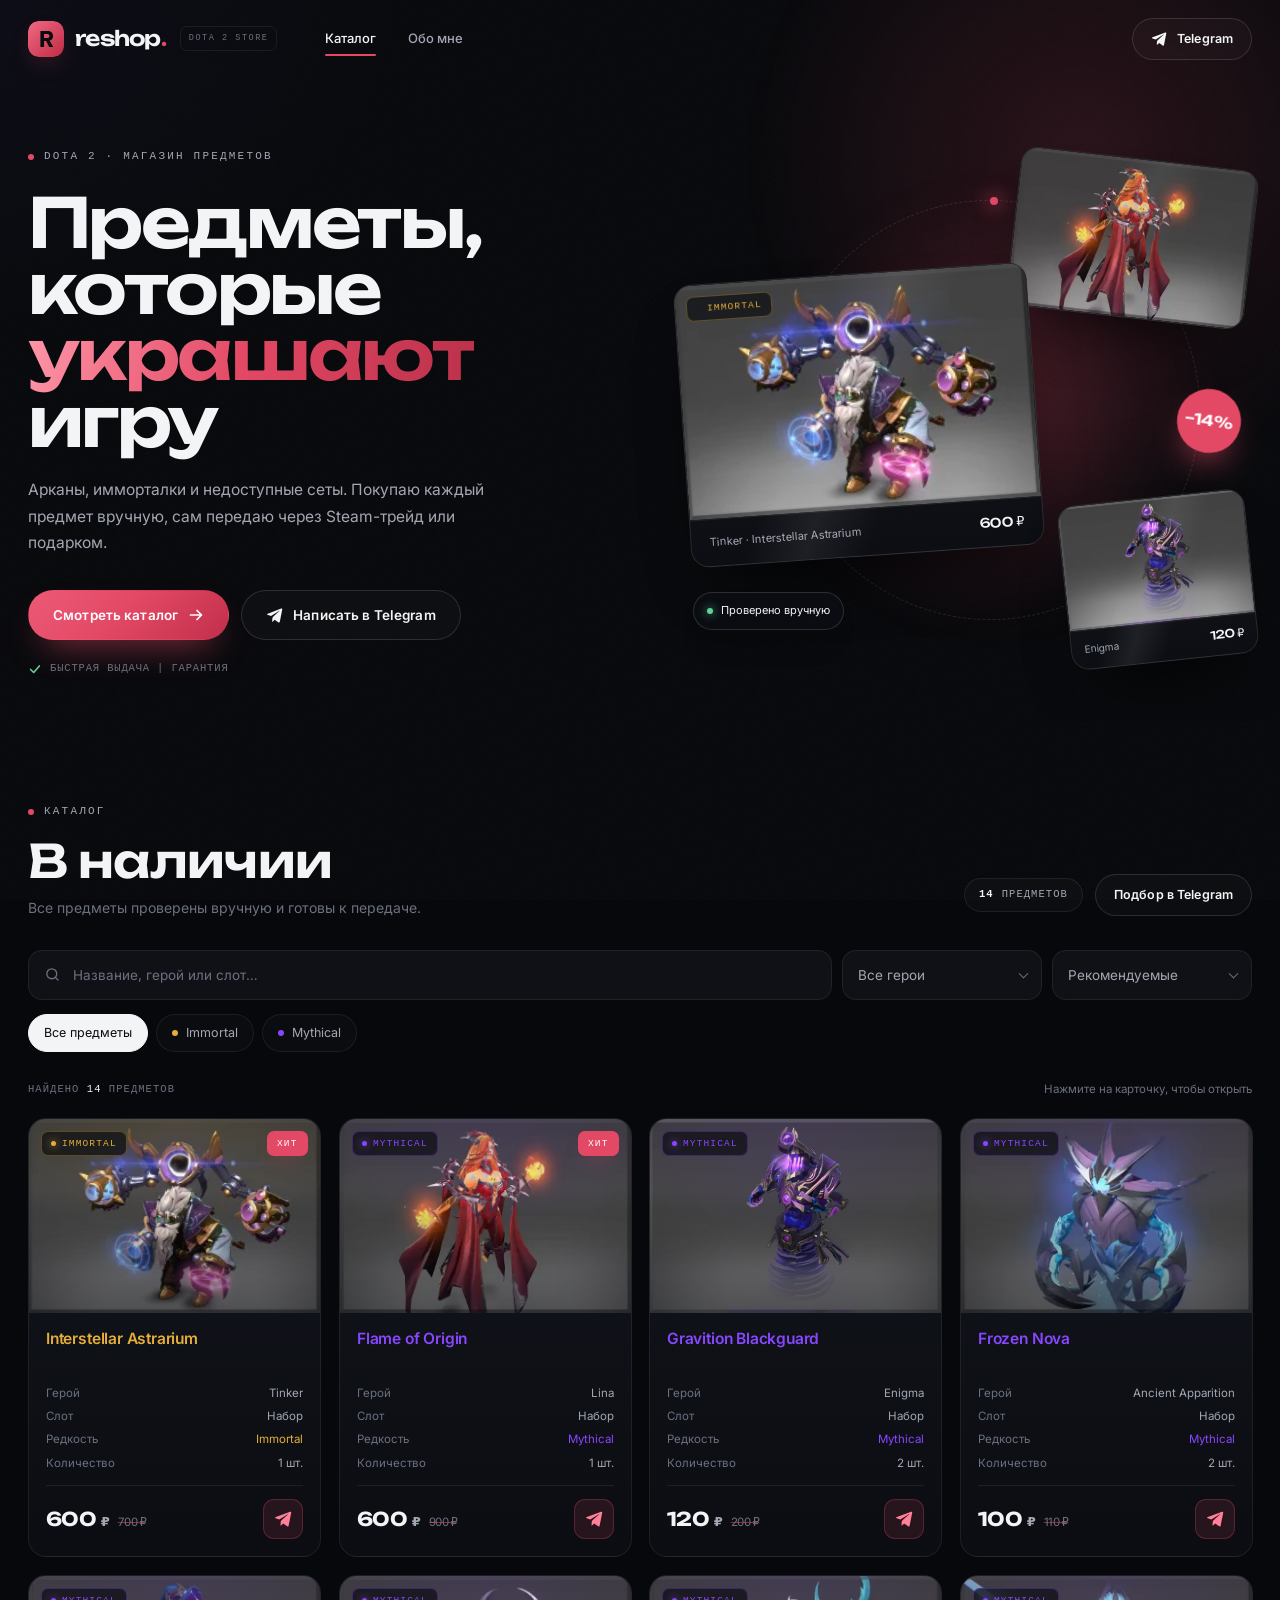
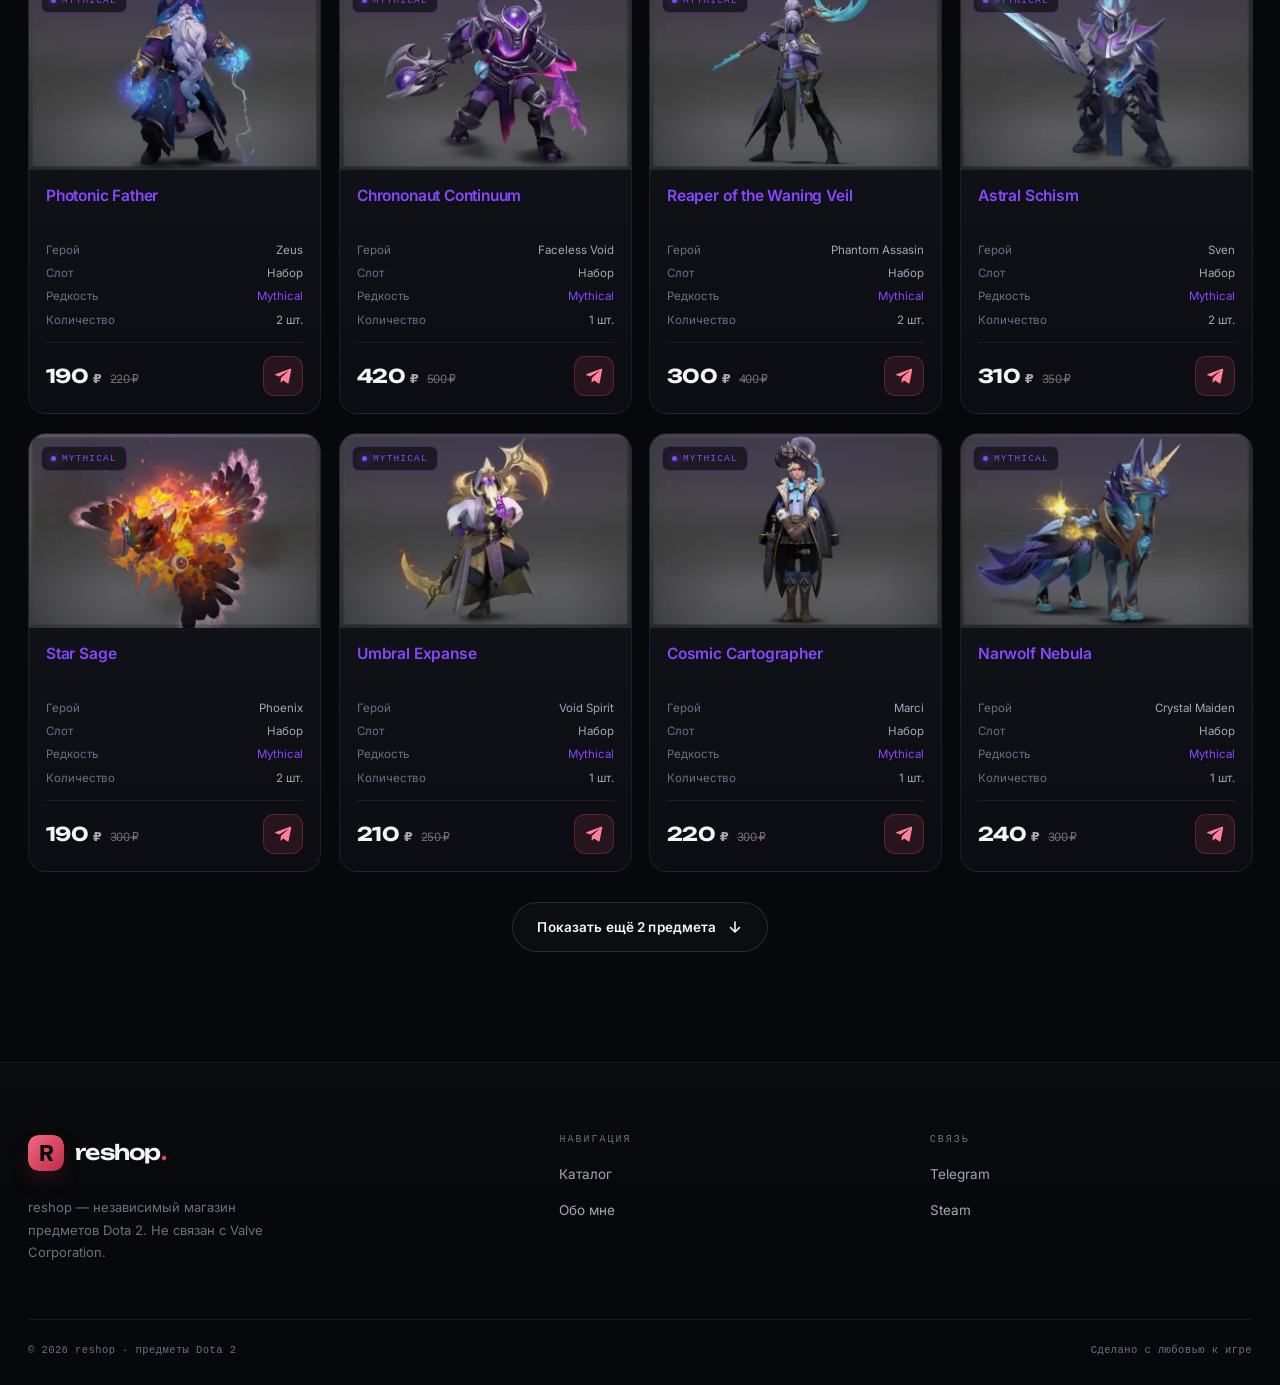
==== commit ba1eeeb8: "deploy: reshop site 2026-10-30T09:03:00" ====
--- a/index.html
+++ b/index.html
@@ -1,5 +1,5 @@
 <!DOCTYPE html>
-<html lang="ru">
+<html lang="ru" class="is-booting">
 <head>
   <meta charset="utf-8">
   <meta name="viewport" content="width=device-width, initial-scale=1">
@@ -11,10 +11,12 @@
   <meta property="og:description" content="Арканы, имморталы и редкие сеты без посредников. Выдача 5–15 минут, связь в Telegram.">
   <meta property="og:image" content="assets/items/demon-eater.webp">
   <link rel="icon" href="assets/img/favicon.svg" type="image/svg+xml">
+  <style>html.is-booting main{opacity:0}</style>
   <link rel="preload" href="assets/fonts/unbounded-cyrillic-wght-normal.woff2" as="font" type="font/woff2" crossorigin>
   <link rel="preload" href="assets/fonts/inter-cyrillic-wght-normal.woff2" as="font" type="font/woff2" crossorigin>
   <link rel="stylesheet" href="assets/css/base.css">
   <link rel="stylesheet" href="assets/css/site.css">
+  <noscript><style>html.is-booting main{opacity:1!important}</style></noscript>
 </head>
 <body data-page="home">
 
@@ -43,13 +45,10 @@
     </nav>
 
     <div class="header__actions">
-      <a class="draft-chip" data-draft-chip href="admin.html" hidden><span>Черновик</span></a>
-      <a class="btn btn--ghost btn--sm header__tg" data-telegram href="https://t.me/reshot" target="_blank" rel="noopener">
+      <span class="draft-chip" data-draft-chip hidden><span>Черновик</span></span>
+      <a class="btn btn--ghost btn--sm header__tg" data-telegram href="https://t.me/r3sh0t" target="_blank" rel="noopener">
         <svg width="16" height="16" viewBox="0 0 24 24" fill="currentColor" aria-hidden="true"><path d="M9.04 15.47l-.38 5.34c.54 0 .78-.23 1.06-.5l2.55-2.44 5.29 3.87c.97.53 1.66.25 1.92-.9L22.9 3.9c.31-1.42-.51-1.98-1.45-1.63L2.5 9.45c-1.39.54-1.37 1.31-.24 1.66l4.83 1.51L18.3 5.5c.52-.35 1-.16.61.19l-8.87 8.01z"></path></svg>
         <span>Telegram</span>
-      </a>
-      <a class="icon-btn" href="admin.html" aria-label="Админ-панель" title="Админ-панель">
-        <svg width="16" height="16" viewBox="0 0 24 24" fill="none" stroke="currentColor" stroke-width="1.7" stroke-linecap="round" aria-hidden="true"><rect x="4" y="10" width="16" height="11" rx="2.6"></rect><path d="M8 10V7a4 4 0 0 1 8 0v3"></path></svg>
       </a>
       <button class="burger" type="button" aria-label="Открыть меню" aria-expanded="false" aria-controls="menu">
         <span></span><span></span><span></span>
@@ -62,10 +61,9 @@
   <nav class="menu__list" aria-label="Мобильная навигация">
     <div class="menu__item" style="--i:0"><a class="menu__link" href="index.html"><span>01</span>Каталог</a></div>
     <div class="menu__item" style="--i:1"><a class="menu__link" href="about.html"><span>02</span>Обо мне</a></div>
-    <div class="menu__item" style="--i:2"><a class="menu__link" href="admin.html"><span>03</span>Админка</a></div>
   </nav>
   <div class="menu__foot">
-    <a class="btn btn--primary" data-telegram href="https://t.me/reshot" target="_blank" rel="noopener">
+    <a class="btn btn--primary" data-telegram href="https://t.me/r3sh0t" target="_blank" rel="noopener">
       <svg width="17" height="17" viewBox="0 0 24 24" fill="currentColor" aria-hidden="true"><path d="M9.04 15.47l-.38 5.34c.54 0 .78-.23 1.06-.5l2.55-2.44 5.29 3.87c.97.53 1.66.25 1.92-.9L22.9 3.9c.31-1.42-.51-1.98-1.45-1.63L2.5 9.45c-1.39.54-1.37 1.31-.24 1.66l4.83 1.51L18.3 5.5c.52-.35 1-.16.61.19l-8.87 8.01z"></path></svg>
       Написать в Telegram
     </a>
@@ -85,7 +83,7 @@
             Смотреть каталог
             <svg width="16" height="16" viewBox="0 0 16 16" fill="none" stroke="currentColor" stroke-width="1.7" stroke-linecap="round" stroke-linejoin="round" aria-hidden="true"><path d="M2.5 8h11M9 3.5 13.5 8 9 12.5"></path></svg>
           </a>
-          <a class="btn btn--ghost" data-telegram href="https://t.me/reshot" target="_blank" rel="noopener">
+          <a class="btn btn--ghost" data-telegram href="https://t.me/r3sh0t" target="_blank" rel="noopener">
             <svg width="17" height="17" viewBox="0 0 24 24" fill="currentColor" aria-hidden="true"><path d="M9.04 15.47l-.38 5.34c.54 0 .78-.23 1.06-.5l2.55-2.44 5.29 3.87c.97.53 1.66.25 1.92-.9L22.9 3.9c.31-1.42-.51-1.98-1.45-1.63L2.5 9.45c-1.39.54-1.37 1.31-.24 1.66l4.83 1.51L18.3 5.5c.52-.35 1-.16.61.19l-8.87 8.01z"></path></svg>
             Написать в Telegram
           </a>
@@ -144,7 +142,7 @@
         </div>
         <div class="section-head__aside">
           <span class="count-pill"><b id="count">15</b> <span id="count-label">предметов</span></span>
-          <a class="btn btn--ghost btn--sm" data-telegram href="https://t.me/reshot" target="_blank" rel="noopener">Подбор в Telegram</a>
+          <a class="btn btn--ghost btn--sm" data-telegram href="https://t.me/r3sh0t" target="_blank" rel="noopener">Подбор в Telegram</a>
         </div>
       </div>
 
@@ -247,14 +245,13 @@
         <ul>
           <li><a href="index.html">Каталог</a></li>
           <li><a href="about.html">Обо мне</a></li>
-          <li><a href="admin.html">Админ-панель</a></li>
         </ul>
       </div>
       <div class="footer__col">
         <h4>Связь</h4>
         <ul>
-          <li><a data-telegram href="https://t.me/reshot" target="_blank" rel="noopener">Telegram</a></li>
-          <li><a href="https://steamcommunity.com/" target="_blank" rel="noopener">Steam</a></li>
+          <li><a data-telegram href="https://t.me/r3sh0t" target="_blank" rel="noopener">Telegram</a></li>
+          <li><a data-steam href="https://steamcommunity.com/tradeoffer/new/?partner=794480409&amp;token=rdpYLs6f" target="_blank" rel="noopener">Steam</a></li>
         </ul>
       </div>
     </div>
--- a/assets/css/base.css
+++ b/assets/css/base.css
@@ -796,29 +796,6 @@
   }
 }
 
-/* ---------- переходы между страницами ---------- */
-
-@view-transition {
-  navigation: auto;
-}
-::view-transition-old(root) {
-  animation: vtOut 0.22s ease both;
-}
-::view-transition-new(root) {
-  animation: vtIn 0.32s ease both;
-}
-@keyframes vtOut {
-  to {
-    opacity: 0;
-  }
-}
-@keyframes vtIn {
-  from {
-    opacity: 0;
-    transform: translateY(6px);
-  }
-}
-
 /* ---------- адаптив ---------- */
 
 @media (max-width: 1080px) {
--- a/assets/css/site.css
+++ b/assets/css/site.css
@@ -4,6 +4,14 @@
 
 [hidden] {
   display: none !important;
+}
+
+/* Пока данные не подставлены, не показываем статический демо-шаблон */
+html.is-booting main {
+  opacity: 0;
+}
+main {
+  transition: opacity 0.28s var(--ease);
 }
 
 /* ---------- hero ---------- */
@@ -1244,7 +1252,7 @@
 
 .stats {
   display: grid;
-  grid-template-columns: repeat(3, minmax(0, 1fr));
+  grid-template-columns: repeat(auto-fit, minmax(240px, 1fr));
   margin-top: 72px;
   border-top: 1px solid var(--line);
   border-bottom: 1px solid var(--line);
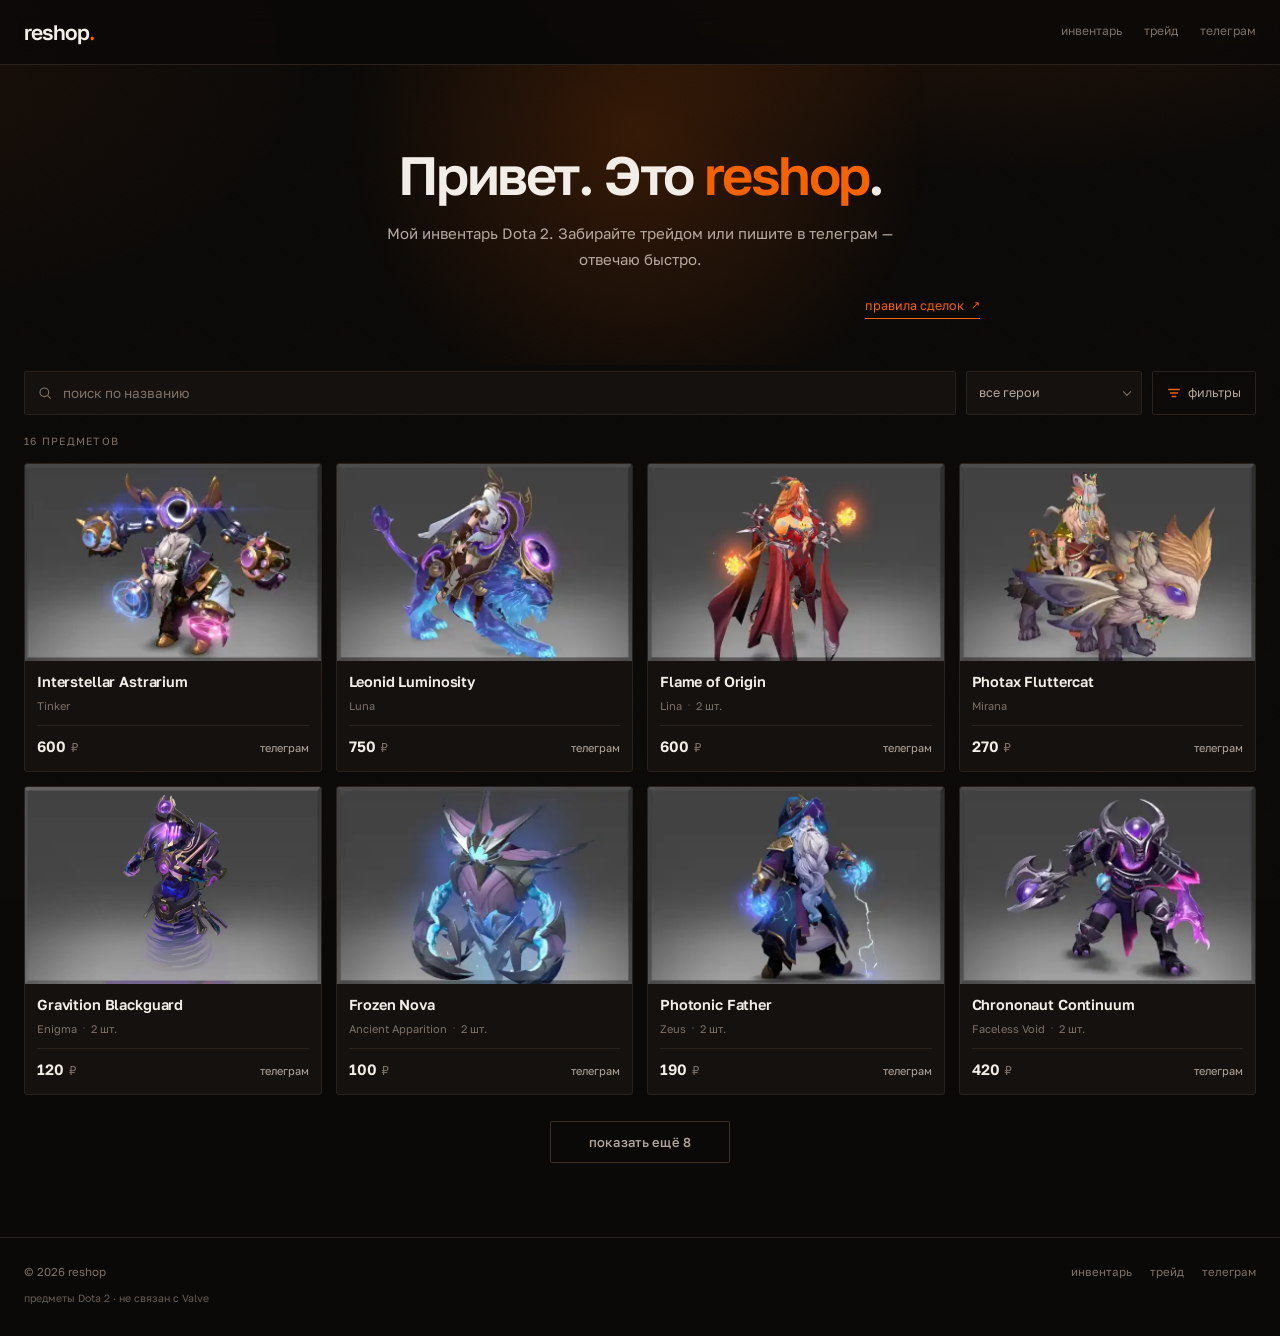
==== commit e5e97b51: "deploy: reshop site 2026-11-06T14:06:51" ====
--- a/index.html
+++ b/index.html
@@ -3,262 +3,112 @@
 <head>
   <meta charset="utf-8">
   <meta name="viewport" content="width=device-width, initial-scale=1">
-  <title>reshop — предметы Dota 2: арканы, имморталы, редкие сеты</title>
-  <meta name="description" content="reshop — небольшой магазин предметов Dota 2. Арканы, имморталы и редкие сеты с ручной проверкой, быстрой выдачей и связью в Telegram.">
-  <meta name="theme-color" content="#07080b">
+  <title>reshop — предметы Dota 2</title>
+  <meta name="description" content="Мой инвентарь Dota 2. Предметы можно забрать через Steam-трейд или написать в Telegram.">
+  <meta name="theme-color" content="#0b0907">
   <meta property="og:type" content="website">
   <meta property="og:title" content="reshop — предметы Dota 2">
-  <meta property="og:description" content="Арканы, имморталы и редкие сеты без посредников. Выдача 5–15 минут, связь в Telegram.">
-  <meta property="og:image" content="assets/items/demon-eater.webp">
+  <meta property="og:description" content="Инвентарь Dota 2: трейд или Telegram.">
+  <meta property="og:image" content="assets/items/interstellar-astrarium-mvuapdkb.webp">
   <link rel="icon" href="assets/img/favicon.svg" type="image/svg+xml">
   <style>html.is-booting main{opacity:0}</style>
-  <link rel="preload" href="assets/fonts/unbounded-cyrillic-wght-normal.woff2" as="font" type="font/woff2" crossorigin>
-  <link rel="preload" href="assets/fonts/inter-cyrillic-wght-normal.woff2" as="font" type="font/woff2" crossorigin>
+  <link rel="preload" href="assets/fonts/golos-text-cyrillic-wght-normal.woff2" as="font" type="font/woff2" crossorigin>
   <link rel="stylesheet" href="assets/css/base.css">
   <link rel="stylesheet" href="assets/css/site.css">
   <noscript><style>html.is-booting main{opacity:1!important}</style></noscript>
 </head>
 <body data-page="home">
 
-<div class="progress" aria-hidden="true"></div>
-
-<header class="header">
-  <div class="container header__inner">
-    <a class="brand" href="index.html" aria-label="reshop — на главную">
-      <svg class="brand__mark" viewBox="0 0 36 36" width="36" height="36" aria-hidden="true">
-        <defs>
-          <linearGradient id="brandGrad" x1="0" y1="0" x2="36" y2="36" gradientUnits="userSpaceOnUse">
-            <stop stop-color="#f26982"></stop>
-            <stop offset="1" stop-color="#bf2b45"></stop>
-          </linearGradient>
-        </defs>
-        <rect width="36" height="36" rx="10" fill="url(#brandGrad)"></rect>
-        <path d="M12.4 26V10h7.2c3.35 0 5.5 1.9 5.5 5 0 2.32-1.3 3.94-3.5 4.62L25.2 26h-4.05l-2.98-6.05h-2.1V26h-3.66Zm3.66-8.9h3.06c1.48 0 2.4-.8 2.4-2.1s-.92-2.1-2.4-2.1h-3.06v4.2Z" fill="#0a0b0f"></path>
-      </svg>
-      <span class="brand__text"><span data-site-name>reshop</span><span class="brand__dot">.</span></span>
-      <span class="brand__tag">dota 2 store</span>
-    </a>
-
-    <nav class="nav" aria-label="Основная навигация">
-      <a class="nav__link is-active" href="index.html" aria-current="page">Каталог</a>
-      <a class="nav__link" href="about.html">Обо мне</a>
+<header class="topbar">
+  <div class="container topbar__inner">
+    <a class="wordmark" href="index.html"><span class="wordmark__name" data-site-name>reshop</span><span class="wordmark__dot">.</span></a>
+    <nav class="topbar__links" aria-label="Ссылки">
+      <a data-inventory href="https://steamcommunity.com/profiles/76561198754746137/inventory" target="_blank" rel="noopener">инвентарь</a>
+      <a data-steam href="https://steamcommunity.com/tradeoffer/new/?partner=794480409&amp;token=rdpYLs6f" target="_blank" rel="noopener">трейд</a>
+      <a data-telegram href="https://t.me/r3sh0t" target="_blank" rel="noopener">телеграм</a>
     </nav>
-
-    <div class="header__actions">
-      <span class="draft-chip" data-draft-chip hidden><span>Черновик</span></span>
-      <a class="btn btn--ghost btn--sm header__tg" data-telegram href="https://t.me/r3sh0t" target="_blank" rel="noopener">
-        <svg width="16" height="16" viewBox="0 0 24 24" fill="currentColor" aria-hidden="true"><path d="M9.04 15.47l-.38 5.34c.54 0 .78-.23 1.06-.5l2.55-2.44 5.29 3.87c.97.53 1.66.25 1.92-.9L22.9 3.9c.31-1.42-.51-1.98-1.45-1.63L2.5 9.45c-1.39.54-1.37 1.31-.24 1.66l4.83 1.51L18.3 5.5c.52-.35 1-.16.61.19l-8.87 8.01z"></path></svg>
-        <span>Telegram</span>
-      </a>
-      <button class="burger" type="button" aria-label="Открыть меню" aria-expanded="false" aria-controls="menu">
-        <span></span><span></span><span></span>
-      </button>
-    </div>
   </div>
 </header>
 
-<div class="menu" id="menu" aria-hidden="true">
-  <nav class="menu__list" aria-label="Мобильная навигация">
-    <div class="menu__item" style="--i:0"><a class="menu__link" href="index.html"><span>01</span>Каталог</a></div>
-    <div class="menu__item" style="--i:1"><a class="menu__link" href="about.html"><span>02</span>Обо мне</a></div>
-  </nav>
-  <div class="menu__foot">
-    <a class="btn btn--primary" data-telegram href="https://t.me/r3sh0t" target="_blank" rel="noopener">
-      <svg width="17" height="17" viewBox="0 0 24 24" fill="currentColor" aria-hidden="true"><path d="M9.04 15.47l-.38 5.34c.54 0 .78-.23 1.06-.5l2.55-2.44 5.29 3.87c.97.53 1.66.25 1.92-.9L22.9 3.9c.31-1.42-.51-1.98-1.45-1.63L2.5 9.45c-1.39.54-1.37 1.31-.24 1.66l4.83 1.51L18.3 5.5c.52-.35 1-.16.61.19l-8.87 8.01z"></path></svg>
-      Написать в Telegram
-    </a>
-    <div class="menu__socials"><span>reshop · dota 2 store</span><a href="about.html">Обо мне</a></div>
-  </div>
-</div>
-
 <main>
-  <section class="hero">
-    <div class="container hero__grid">
-      <div class="hero__content">
-        <div class="eyebrow eyebrow--dot" data-hero-eyebrow>Dota 2 · магазин предметов</div>
-        <h1 class="hero__title" data-hero-title>Предметы, которые<br><span class="accent">решают</span> игру</h1>
-        <p class="hero__text" data-hero-text></p>
-        <div class="hero__cta">
-          <a class="btn btn--primary" href="#catalog">
-            Смотреть каталог
-            <svg width="16" height="16" viewBox="0 0 16 16" fill="none" stroke="currentColor" stroke-width="1.7" stroke-linecap="round" stroke-linejoin="round" aria-hidden="true"><path d="M2.5 8h11M9 3.5 13.5 8 9 12.5"></path></svg>
-          </a>
-          <a class="btn btn--ghost" data-telegram href="https://t.me/r3sh0t" target="_blank" rel="noopener">
-            <svg width="17" height="17" viewBox="0 0 24 24" fill="currentColor" aria-hidden="true"><path d="M9.04 15.47l-.38 5.34c.54 0 .78-.23 1.06-.5l2.55-2.44 5.29 3.87c.97.53 1.66.25 1.92-.9L22.9 3.9c.31-1.42-.51-1.98-1.45-1.63L2.5 9.45c-1.39.54-1.37 1.31-.24 1.66l4.83 1.51L18.3 5.5c.52-.35 1-.16.61.19l-8.87 8.01z"></path></svg>
-            Написать в Telegram
-          </a>
-        </div>
-        <div class="hero__note" data-hero-note></div>
-        <div class="facts" data-hero-facts></div>
-      </div>
-
-      <div class="showcase" id="showcase" aria-hidden="true">
-        <div class="showcase__glow"></div>
-        <div class="showcase__ring"></div>
-
-        <div class="showcase__item showcase__item--main" data-showcase-main>
-          <div class="showcase__par" data-depth="22">
-            <article class="showcase__card">
-              <div class="showcase__thumb">
-                <img src="assets/items/demon-eater.webp" alt="" width="512" height="341" data-guard>
-                <span class="tag tag--rarity" data-showcase-tag>Arcana</span>
-              </div>
-              <div class="showcase__meta"><span>Shadow Fiend · Demon Eater</span><b>2 990 ₽</b></div>
-            </article>
-          </div>
-        </div>
-
-        <div class="showcase__item showcase__item--back" data-showcase-back>
-          <div class="showcase__par" data-depth="12">
-            <article class="showcase__card">
-              <div class="showcase__thumb"><img src="assets/items/magus-cypher.webp" alt="" width="512" height="341" data-guard></div>
-              <div class="showcase__meta"><span>Rubick</span><b>3 290 ₽</b></div>
-            </article>
-          </div>
-        </div>
-
-        <div class="showcase__item showcase__item--side" data-showcase-side>
-          <div class="showcase__par" data-depth="30">
-            <article class="showcase__card">
-              <div class="showcase__thumb"><img src="assets/items/voth-domosh.webp" alt="" width="512" height="341" data-guard></div>
-              <div class="showcase__meta"><span>Legion Commander</span><b>3 690 ₽</b></div>
-            </article>
-          </div>
-        </div>
-
-        <div class="showcase__badge" data-showcase-badge>−14%</div>
-        <div class="showcase__pill">Проверено вручную</div>
+  <section class="intro">
+    <div class="container intro__inner">
+      <h1 class="intro__title" data-intro-title>Привет. Это reshop<span>.</span></h1>
+      <p class="intro__text" data-intro-text>Мой инвентарь Dota 2. Забирайте трейдом или пишите в телеграм — отвечаю быстро.</p>
+      <div class="intro__row">
+        <a class="rules-link" data-rules href="https://t.me/r3sh0t" target="_blank" rel="noopener">правила сделок <span>↗</span></a>
       </div>
     </div>
   </section>
 
-  <section class="section" id="catalog">
+  <section class="catalog">
     <div class="container">
-      <div class="section-head">
-        <div>
-          <div class="eyebrow eyebrow--dot" id="catalog-eyebrow">Каталог</div>
-          <h2 id="catalog-title">В наличии</h2>
-          <p class="section-head__note" id="catalog-note"></p>
-        </div>
-        <div class="section-head__aside">
-          <span class="count-pill"><b id="count">15</b> <span id="count-label">предметов</span></span>
-          <a class="btn btn--ghost btn--sm" data-telegram href="https://t.me/r3sh0t" target="_blank" rel="noopener">Подбор в Telegram</a>
-        </div>
-      </div>
-
       <div class="toolbar">
-        <div class="field" id="search-wrap">
-          <svg width="17" height="17" viewBox="0 0 24 24" fill="none" stroke="currentColor" stroke-width="1.8" stroke-linecap="round" aria-hidden="true"><circle cx="11" cy="11" r="7"></circle><path d="m20 20-3.5-3.5"></path></svg>
-          <label class="sr-only" for="search">Поиск по каталогу</label>
-          <input id="search" type="search" placeholder="Название, герой или слот…" autocomplete="off">
-          <button class="field__clear" id="search-clear" type="button" aria-label="Очистить поиск">
-            <svg width="14" height="14" viewBox="0 0 16 16" fill="none" stroke="currentColor" stroke-width="1.7" stroke-linecap="round" aria-hidden="true"><path d="m4 4 8 8M12 4l-8 8"></path></svg>
+        <div class="search" id="search-wrap">
+          <svg width="16" height="16" viewBox="0 0 24 24" fill="none" stroke="currentColor" stroke-width="1.7" stroke-linecap="round" aria-hidden="true"><circle cx="11" cy="11" r="6.5"></circle><path d="m20 20-3.6-3.6"></path></svg>
+          <label class="sr-only" for="search">Поиск по инвентарю</label>
+          <input id="search" type="search" placeholder="поиск по названию" autocomplete="off">
+          <button class="search__clear" id="search-clear" type="button" aria-label="Очистить поиск">
+            <svg width="13" height="13" viewBox="0 0 16 16" fill="none" stroke="currentColor" stroke-width="1.7" stroke-linecap="round" aria-hidden="true"><path d="m4 4 8 8M12 4l-8 8"></path></svg>
           </button>
         </div>
+
         <div class="select">
           <label class="sr-only" for="hero-select">Герой</label>
           <select id="hero-select"></select>
         </div>
-        <div class="select">
+
+        <button class="filters-btn" id="filters-btn" type="button" aria-expanded="false" aria-controls="filters">
+          <svg width="14" height="14" viewBox="0 0 16 16" fill="none" stroke="currentColor" stroke-width="1.6" stroke-linecap="round" aria-hidden="true"><path d="M2 4h12M4 8h8M6 12h4"></path></svg>
+          фильтры
+        </button>
+      </div>
+
+      <div class="filters" id="filters" hidden>
+        <label><input type="checkbox" id="only-available" checked> только в наличии</label>
+        <div class="filters__sort">
+          <span>сортировка</span>
           <label class="sr-only" for="sort">Сортировка</label>
           <select id="sort">
-            <option value="default">Рекомендуемые</option>
-            <option value="price-asc">Сначала дешевле</option>
-            <option value="price-desc">Сначала дороже</option>
-            <option value="name">По названию</option>
+            <option value="default">по умолчанию</option>
+            <option value="price-asc">сначала дешевле</option>
+            <option value="price-desc">сначала дороже</option>
+            <option value="name">по названию</option>
           </select>
         </div>
+        <button class="filters__reset" id="reset" type="button">сбросить</button>
       </div>
 
-      <div class="chips" id="chips" role="group" aria-label="Фильтр по редкости"></div>
-
-      <div class="results">
-        <div id="found">Загрузка каталога…</div>
-        <div class="results__hint">Нажмите на карточку, чтобы открыть</div>
+      <div class="catalog__meta">
+        <span id="found">загрузка…</span>
       </div>
 
       <div class="items" id="items" aria-live="polite" aria-busy="true"></div>
 
-      <noscript>
-        <p class="section-head__note">Для отображения каталога включите JavaScript — данные подгружаются из data.json.</p>
-      </noscript>
-
       <div class="empty" id="empty" hidden>
-        <div class="empty__icon">
-          <svg width="22" height="22" viewBox="0 0 24 24" fill="none" stroke="currentColor" stroke-width="1.6" stroke-linecap="round" aria-hidden="true"><circle cx="11" cy="11" r="7"></circle><path d="m20 20-3.5-3.5"></path></svg>
-        </div>
-        <h3>Ничего не найдено</h3>
-        <p>Попробуйте другой запрос или сбросьте фильтры.</p>
-        <button class="btn btn--ghost btn--sm" type="button" data-reset>Сбросить фильтры</button>
+        <h3>ничего не нашлось</h3>
+        <p>попробуйте другой запрос или сбросьте фильтры</p>
+        <button class="btn btn--ghost btn--sm" id="empty-reset" type="button">сбросить</button>
       </div>
 
-      <div class="load-more" id="load-more" hidden>
-        <button class="btn btn--ghost" id="more-btn" type="button">Показать ещё</button>
+      <div class="more" id="more" hidden>
+        <button class="btn btn--ghost" id="more-btn" type="button">показать ещё</button>
       </div>
     </div>
   </section>
+</main>
 
-  <div class="modal" id="modal" role="dialog" aria-modal="true" aria-labelledby="modal-title" aria-hidden="true">
-    <div class="modal__scrim" data-modal-close></div>
-    <div class="modal__panel">
-      <button class="modal__close" type="button" data-modal-close aria-label="Закрыть">
-        <svg width="16" height="16" viewBox="0 0 16 16" fill="none" stroke="currentColor" stroke-width="1.7" stroke-linecap="round" aria-hidden="true"><path d="m4 4 8 8M12 4l-8 8"></path></svg>
-      </button>
-      <div class="modal__media">
-        <div class="modal__bg" data-modal-bg aria-hidden="true"></div>
-        <img data-modal-img src="assets/items/demon-eater.webp" alt="" data-guard>
-        <span class="tag tag--rarity" data-modal-tag>Arcana</span>
-      </div>
-      <div class="modal__body">
-        <div class="modal__hero" data-modal-hero></div>
-        <h2 class="modal__title" id="modal-title" data-modal-title></h2>
-        <dl class="modal__meta" data-modal-meta></dl>
-        <p class="modal__desc" data-modal-desc></p>
-        <div class="modal__price">
-          <div data-modal-price></div>
-          <span class="modal__status" data-modal-status></span>
-        </div>
-        <div class="modal__actions">
-          <a class="btn btn--primary btn--block" data-modal-cta href="#" target="_blank" rel="noopener"></a>
-          <span class="modal__hint" data-modal-hint></span>
-        </div>
+<footer class="foot">
+  <div class="container">
+    <div class="foot__inner">
+      <span>© <span data-year>2026</span> <span data-site-name>reshop</span></span>
+      <div class="foot__links">
+        <a data-inventory href="https://steamcommunity.com/profiles/76561198754746137/inventory" target="_blank" rel="noopener">инвентарь</a>
+        <a data-steam href="https://steamcommunity.com/tradeoffer/new/?partner=794480409&amp;token=rdpYLs6f" target="_blank" rel="noopener">трейд</a>
+        <a data-telegram href="https://t.me/r3sh0t" target="_blank" rel="noopener">телеграм</a>
       </div>
     </div>
-  </div>
-</main>
-
-<footer class="footer">
-  <div class="container">
-    <div class="footer__grid">
-      <div class="footer__brand">
-        <a class="brand" href="index.html" aria-label="reshop — на главную">
-          <svg class="brand__mark" viewBox="0 0 36 36" width="36" height="36" aria-hidden="true">
-            <rect width="36" height="36" rx="10" fill="url(#brandGrad)"></rect>
-            <path d="M12.4 26V10h7.2c3.35 0 5.5 1.9 5.5 5 0 2.32-1.3 3.94-3.5 4.62L25.2 26h-4.05l-2.98-6.05h-2.1V26h-3.66Zm3.66-8.9h3.06c1.48 0 2.4-.8 2.4-2.1s-.92-2.1-2.4-2.1h-3.06v4.2Z" fill="#0a0b0f"></path>
-          </svg>
-          <span class="brand__text"><span data-site-name>reshop</span><span class="brand__dot">.</span></span>
-        </a>
-        <p data-footer-note>Независимый магазин предметов Dota 2. Не связан с Valve Corporation.</p>
-      </div>
-      <div class="footer__col">
-        <h4>Навигация</h4>
-        <ul>
-          <li><a href="index.html">Каталог</a></li>
-          <li><a href="about.html">Обо мне</a></li>
-        </ul>
-      </div>
-      <div class="footer__col">
-        <h4>Связь</h4>
-        <ul>
-          <li><a data-telegram href="https://t.me/r3sh0t" target="_blank" rel="noopener">Telegram</a></li>
-          <li><a data-steam href="https://steamcommunity.com/tradeoffer/new/?partner=794480409&amp;token=rdpYLs6f" target="_blank" rel="noopener">Steam</a></li>
-        </ul>
-      </div>
-    </div>
-    <div class="footer__bottom">
-      <span>© <span data-year>2026</span> reshop · предметы Dota 2</span>
-      <span>Сделано с любовью к игре</span>
-    </div>
+    <div class="foot__note" data-footer-note>предметы Dota 2 · не связан с Valve</div>
   </div>
 </footer>
 
--- a/assets/css/base.css
+++ b/assets/css/base.css
@@ -1,72 +1,51 @@
 /* ============================================================
-   reshop — базовые стили: токены, шрифты, каркас, компоненты
+   reshop — база: тёмная тема, оранжевый акцент, типографика
    ============================================================ */
 
 @font-face {
-  font-family: 'Unbounded';
-  src: url('../fonts/unbounded-cyrillic-wght-normal.woff2') format('woff2');
-  font-weight: 200 900;
+  font-family: 'Golos Text';
+  src: url('../fonts/golos-text-cyrillic-wght-normal.woff2') format('woff2');
+  font-weight: 400 900;
   font-style: normal;
   font-display: swap;
   unicode-range: U+0301, U+0400-045F, U+0490-0491, U+04B0-04B1, U+2116;
 }
 @font-face {
-  font-family: 'Unbounded';
-  src: url('../fonts/unbounded-latin-wght-normal.woff2') format('woff2');
-  font-weight: 200 900;
+  font-family: 'Golos Text';
+  src: url('../fonts/golos-text-latin-wght-normal.woff2') format('woff2');
+  font-weight: 400 900;
   font-style: normal;
   font-display: swap;
-  unicode-range: U+0000-00FF, U+0131, U+0152-0153, U+02BB-02BC, U+02C6, U+02DA, U+02DC,
-    U+0304, U+0308, U+0329, U+2000-206F, U+20AC, U+2122, U+2191, U+2193, U+2212, U+2215,
-    U+FEFF, U+FFFD;
-}
-@font-face {
-  font-family: 'Inter';
-  src: url('../fonts/inter-cyrillic-wght-normal.woff2') format('woff2');
-  font-weight: 100 900;
-  font-style: normal;
-  font-display: swap;
-  unicode-range: U+0301, U+0400-045F, U+0490-0491, U+04B0-04B1, U+2116;
-}
-@font-face {
-  font-family: 'Inter';
-  src: url('../fonts/inter-latin-wght-normal.woff2') format('woff2');
-  font-weight: 100 900;
-  font-style: normal;
-  font-display: swap;
-  unicode-range: U+0000-00FF, U+0131, U+0152-0153, U+02BB-02BC, U+02C6, U+02DA, U+02DC,
-    U+0304, U+0308, U+0329, U+2000-206F, U+20AC, U+2122, U+2191, U+2193, U+2212, U+2215,
-    U+FEFF, U+FFFD;
+  unicode-range: U+0000-00FF, U+0131, U+0152-0153, U+02BB-02BC, U+02C6, U+02DA,
+    U+02DC, U+0304, U+0308, U+0329, U+2000-206F, U+20AC, U+2122, U+2191, U+2193,
+    U+2212, U+2215, U+FEFF, U+FFFD;
 }
 
 :root {
-  --bg: #07080b;
-  --bg-2: #0a0c10;
-  --surface: #0f1116;
-  --surface-2: #141821;
-  --surface-3: #1b202b;
-  --line: rgba(255, 255, 255, 0.07);
-  --line-2: rgba(255, 255, 255, 0.13);
-  --text: #f3f4f6;
-  --dim: #a2a7b3;
-  --mute: #6b7180;
-  --accent: #e34965;
-  --accent-2: #ff8098;
-  --accent-deep: #a8263f;
-  --accent-soft: rgba(227, 73, 101, 0.12);
-  --ok: #5fd39a;
-  --warn: #e8b45a;
-  --radius: 20px;
-  --radius-sm: 14px;
-  --radius-xs: 10px;
-  --font-display: 'Unbounded', 'Inter', system-ui, -apple-system, 'Segoe UI', sans-serif;
-  --font-body: 'Inter', system-ui, -apple-system, 'Segoe UI', Roboto, sans-serif;
-  --font-mono: ui-monospace, 'Cascadia Mono', 'SFMono-Regular', Consolas, 'Liberation Mono', monospace;
+  --bg: #0b0907;
+  --bg-2: #0f0c09;
+  --surface: #14110e;
+  --surface-2: #1a1612;
+  --line: #2a231d;
+  --line-2: #3b3128;
+  --text: #f3ede7;
+  --dim: #b6a99e;
+  --mute: #7e7167;
+  --accent: #f56200;
+  --accent-2: #ff8a3d;
+  --accent-deep: #a84100;
+  --accent-soft: rgba(245, 98, 0, 0.12);
+  --ok: #78c48a;
+  --warn: #e0a94a;
+  --radius: 6px;
+  --radius-sm: 4px;
+  --radius-xs: 3px;
+  --font-display: 'Golos Text', 'Inter', system-ui, -apple-system, 'Segoe UI', sans-serif;
+  --font-body: 'Golos Text', 'Inter', system-ui, -apple-system, 'Segoe UI', sans-serif;
+  --font-mono: ui-monospace, 'Cascadia Mono', 'SFMono-Regular', Consolas, monospace;
   --ease: cubic-bezier(0.22, 0.61, 0.36, 1);
   --ease-out: cubic-bezier(0.16, 1, 0.3, 1);
-  --shadow-lg: 0 40px 90px -40px rgba(0, 0, 0, 0.95);
-  --header-h: 78px;
-  --container: 1320px;
+  --container: 1240px;
   color-scheme: dark;
 }
 
@@ -89,13 +68,13 @@
   margin: 0;
   min-height: 100vh;
   background:
-    radial-gradient(1100px 620px at 84% -14%, rgba(227, 73, 101, 0.14), transparent 62%),
-    radial-gradient(900px 560px at -10% 0%, rgba(104, 84, 255, 0.055), transparent 60%),
+    radial-gradient(900px 520px at 78% -12%, rgba(245, 98, 0, 0.16), transparent 64%),
+    radial-gradient(700px 420px at -8% 4%, rgba(245, 98, 0, 0.06), transparent 60%),
     var(--bg);
   color: var(--text);
   font-family: var(--font-body);
-  font-size: 16px;
-  line-height: 1.6;
+  font-size: 15px;
+  line-height: 1.55;
   -webkit-font-smoothing: antialiased;
   -moz-osx-font-smoothing: grayscale;
   overflow-x: hidden;
@@ -107,8 +86,8 @@
   inset: 0;
   z-index: 0;
   pointer-events: none;
-  opacity: 0.035;
-  background-image: url("data:image/svg+xml,%3Csvg xmlns='http://www.w3.org/2000/svg' width='160' height='160'%3E%3Cfilter id='n'%3E%3CfeTurbulence type='fractalNoise' baseFrequency='.85' numOctaves='3' stitchTiles='stitch'/%3E%3C/filter%3E%3Crect width='160' height='160' filter='url(%23n)'/%3E%3C/svg%3E");
+  opacity: 0.025;
+  background-image: url("data:image/svg+xml,%3Csvg xmlns='http://www.w3.org/2000/svg' width='160' height='160'%3E%3Cfilter id='n'%3E%3CfeTurbulence type='fractalNoise' baseFrequency='.9' numOctaves='2' stitchTiles='stitch'/%3E%3C/filter%3E%3Crect width='160' height='160' filter='url(%23n)'/%3E%3C/svg%3E");
 }
 
 body.no-scroll {
@@ -132,8 +111,8 @@
   margin: 0;
   font-family: var(--font-display);
   font-weight: 600;
-  letter-spacing: -0.02em;
-  line-height: 1.06;
+  letter-spacing: -0.025em;
+  line-height: 1.1;
 }
 
 p {
@@ -145,19 +124,26 @@
   text-decoration: none;
 }
 
+button,
+input,
+select,
+textarea {
+  font-family: inherit;
+}
+
 button {
-  font-family: inherit;
+  color: inherit;
 }
 
 ::selection {
-  background: rgba(227, 73, 101, 0.4);
+  background: rgba(245, 98, 0, 0.35);
   color: #fff;
 }
 
 :focus-visible {
   outline: 2px solid var(--accent-2);
   outline-offset: 3px;
-  border-radius: 6px;
+  border-radius: 2px;
 }
 
 ::-webkit-scrollbar {
@@ -165,26 +151,20 @@
   height: 10px;
 }
 ::-webkit-scrollbar-track {
-  background: #08090c;
+  background: #0b0907;
 }
 ::-webkit-scrollbar-thumb {
-  background: #232833;
+  background: #322a23;
   border-radius: 99px;
-  border: 2px solid #08090c;
+  border: 2px solid #0b0907;
 }
 ::-webkit-scrollbar-thumb:hover {
-  background: #333a48;
+  background: #483a30;
 }
 
 .container {
-  width: min(var(--container), 100% - 56px);
+  width: min(var(--container), 100% - 48px);
   margin-inline: auto;
-}
-
-input[type='search']::-webkit-search-cancel-button,
-input[type='search']::-webkit-search-decoration {
-  -webkit-appearance: none;
-  appearance: none;
 }
 
 .sr-only {
@@ -199,184 +179,89 @@
   border: 0;
 }
 
-/* ---------- шкала прогресса и анимации ---------- */
-
-.progress {
-  position: fixed;
-  inset: 0 0 auto 0;
-  height: 2px;
-  z-index: 95;
-  transform: scaleX(0);
-  transform-origin: 0 50%;
-  background: linear-gradient(90deg, var(--accent-deep), var(--accent), var(--accent-2));
-  box-shadow: 0 0 14px rgba(227, 73, 101, 0.6);
-  will-change: transform;
-}
-
-[data-reveal] {
-  opacity: 0;
-  transform: translateY(22px);
-  transition:
-    opacity 0.8s var(--ease),
-    transform 0.8s var(--ease);
-  transition-delay: var(--d, 0s);
-}
-[data-reveal].is-in {
-  opacity: 1;
-  transform: none;
-}
-
-@keyframes pulse {
-  0%,
-  100% {
-    opacity: 1;
-    box-shadow: 0 0 0 0 rgba(227, 73, 101, 0.45);
-  }
-  60% {
-    opacity: 0.75;
-    box-shadow: 0 0 0 7px rgba(227, 73, 101, 0);
-  }
-}
-
-@keyframes spin {
-  to {
-    transform: rotate(360deg);
-  }
-}
-
-@keyframes float {
-  0%,
-  100% {
-    transform: translateY(0);
-  }
-  50% {
-    transform: translateY(-9px);
-  }
-}
-
-@keyframes fadeUp {
-  from {
-    opacity: 0;
-    transform: translateY(14px);
-  }
-  to {
-    opacity: 1;
-    transform: none;
-  }
-}
-
-/* ---------- типографика ---------- */
-
-.eyebrow {
+/* ---------- бренд ---------- */
+
+.brand {
   display: inline-flex;
   align-items: center;
   gap: 10px;
-  font-family: var(--font-mono);
-  font-size: 11px;
-  font-weight: 500;
-  letter-spacing: 0.2em;
-  text-transform: uppercase;
-  color: var(--dim);
-}
-.eyebrow--dot::before {
-  content: '';
-  width: 6px;
-  height: 6px;
-  border-radius: 50%;
-  background: var(--accent);
-  animation: pulse 2.8s var(--ease) infinite;
-}
-
-.accent {
-  background: linear-gradient(104deg, #ff97a9 0%, #e34965 48%, #bb3049 100%);
-  -webkit-background-clip: text;
-  background-clip: text;
-  color: transparent;
-}
-
-.lead {
-  font-size: clamp(16px, 1.3vw, 18px);
-  line-height: 1.65;
-  color: var(--dim);
+}
+.brand__mark {
+  width: 32px;
+  height: 32px;
+  border-radius: 8px;
+}
+.brand__text {
+  font-family: var(--font-display);
+  font-size: 20px;
+  font-weight: 600;
+  letter-spacing: -0.04em;
+  line-height: 1;
+}
+.brand__dot {
+  color: var(--accent);
 }
 
 /* ---------- кнопки ---------- */
 
 .btn {
-  position: relative;
   display: inline-flex;
   align-items: center;
   justify-content: center;
-  gap: 10px;
-  height: 50px;
-  padding: 0 24px;
+  gap: 8px;
+  height: 42px;
+  padding: 0 18px;
   border: 1px solid transparent;
-  border-radius: 999px;
+  border-radius: 2px;
   font-family: var(--font-body);
-  font-size: 13.5px;
-  font-weight: 600;
+  font-size: 13px;
+  font-weight: 500;
   letter-spacing: 0.01em;
   color: var(--text);
   cursor: pointer;
   white-space: nowrap;
-  overflow: hidden;
   transition:
-    transform 0.35s var(--ease),
-    box-shadow 0.35s var(--ease),
-    background 0.35s,
-    border-color 0.35s,
-    color 0.35s;
-}
-.btn svg {
-  flex: none;
+    background 0.25s,
+    border-color 0.25s,
+    color 0.25s,
+    box-shadow 0.25s,
+    transform 0.25s;
 }
 .btn:hover {
-  transform: translateY(-2px);
+  transform: translateY(-1px);
 }
 .btn:active {
-  transform: translateY(0) scale(0.99);
-}
-
+  transform: translateY(0);
+}
 .btn--primary {
-  background: linear-gradient(135deg, #ec5a76 0%, var(--accent) 45%, #c22f4a 100%);
-  color: #fff;
-  box-shadow: 0 16px 34px -16px rgba(227, 73, 101, 0.85);
-}
-.btn--primary::after {
-  content: '';
-  position: absolute;
-  inset: 0;
-  background: linear-gradient(110deg, transparent 25%, rgba(255, 255, 255, 0.28) 48%, transparent 70%);
-  transform: translateX(-130%);
-  transition: transform 0.8s var(--ease);
-}
-.btn--primary:hover::after {
-  transform: translateX(130%);
+  background: var(--accent);
+  color: #140d08;
+  border-color: var(--accent);
+  box-shadow: 0 10px 30px -16px rgba(245, 98, 0, 0.9);
 }
 .btn--primary:hover {
-  box-shadow: 0 22px 44px -18px rgba(227, 73, 101, 0.95);
-}
-
+  background: var(--accent-2);
+  border-color: var(--accent-2);
+  box-shadow: 0 14px 36px -16px rgba(245, 98, 0, 0.9);
+}
 .btn--ghost {
-  background: rgba(255, 255, 255, 0.025);
+  background: transparent;
   border-color: var(--line-2);
+  color: var(--dim);
+}
+.btn--ghost:hover {
+  border-color: var(--accent);
   color: var(--text);
-}
-.btn--ghost:hover {
-  border-color: rgba(227, 73, 101, 0.5);
   background: var(--accent-soft);
 }
-
 .btn--sm {
-  height: 42px;
-  padding: 0 18px;
-  font-size: 12.5px;
-}
-
+  height: 36px;
+  padding: 0 14px;
+  font-size: 12px;
+}
 .btn--block {
   width: 100%;
 }
-
 .btn[disabled] {
   opacity: 0.45;
   pointer-events: none;
@@ -385,351 +270,48 @@
 .icon-btn {
   display: inline-grid;
   place-items: center;
-  width: 42px;
-  height: 42px;
+  width: 38px;
+  height: 38px;
   border: 1px solid var(--line);
-  border-radius: 12px;
-  background: rgba(255, 255, 255, 0.02);
+  border-radius: 3px;
+  background: transparent;
   color: var(--dim);
   cursor: pointer;
   transition:
-    color 0.3s,
-    border-color 0.3s,
-    background 0.3s,
-    transform 0.3s;
+    color 0.25s,
+    border-color 0.25s,
+    background 0.25s;
 }
 .icon-btn:hover {
   color: var(--text);
-  border-color: var(--line-2);
-  background: rgba(255, 255, 255, 0.05);
-  transform: translateY(-1px);
-}
-
-/* ---------- шапка ---------- */
-
-.header {
-  position: fixed;
-  inset: 0 0 auto 0;
-  z-index: 80;
-  height: var(--header-h);
-  border-bottom: 1px solid transparent;
+  border-color: var(--accent);
+  background: var(--accent-soft);
+}
+
+/* ---------- анимация появления ---------- */
+
+[data-reveal] {
+  opacity: 0;
+  transform: translateY(14px);
   transition:
-    height 0.45s var(--ease),
-    background 0.45s var(--ease),
-    border-color 0.45s var(--ease),
-    backdrop-filter 0.45s;
-}
-.header.is-scrolled {
-  height: 64px;
-  background: rgba(7, 8, 11, 0.72);
-  border-bottom-color: var(--line);
-  backdrop-filter: blur(22px) saturate(1.4);
-  -webkit-backdrop-filter: blur(22px) saturate(1.4);
-}
-.header__inner {
-  height: 100%;
-  display: flex;
-  align-items: center;
-  gap: 34px;
-}
-
-.brand {
-  display: inline-flex;
-  align-items: center;
-  gap: 11px;
-  flex: none;
-}
-.brand__mark {
-  width: 36px;
-  height: 36px;
-  border-radius: 11px;
-  box-shadow: 0 10px 26px -12px rgba(227, 73, 101, 0.9);
-  transition: transform 0.45s var(--ease);
-}
-.brand:hover .brand__mark {
-  transform: rotate(-7deg) scale(1.06);
-}
-.brand__text {
-  font-family: var(--font-display);
-  font-size: 21px;
-  font-weight: 600;
-  letter-spacing: -0.035em;
-  line-height: 1;
-}
-.brand__dot {
-  color: var(--accent);
-}
-.brand__tag {
-  margin-left: 3px;
-  padding: 5px 8px;
-  border: 1px solid var(--line);
-  border-radius: 7px;
-  font-family: var(--font-mono);
-  font-size: 8.5px;
-  letter-spacing: 0.18em;
-  text-transform: uppercase;
-  color: var(--mute);
-}
-
-.nav {
-  display: flex;
-  align-items: center;
-  gap: 4px;
-}
-.nav__link {
-  position: relative;
-  padding: 10px 14px;
-  font-size: 13px;
-  font-weight: 500;
-  color: var(--dim);
-  transition: color 0.3s;
-}
-.nav__link::after {
-  content: '';
-  position: absolute;
-  left: 14px;
-  right: 14px;
-  bottom: 3px;
-  height: 2px;
-  border-radius: 2px;
-  background: var(--accent);
-  transform: scaleX(0);
-  transform-origin: left;
-  transition: transform 0.45s var(--ease);
-}
-.nav__link:hover,
-.nav__link.is-active {
-  color: var(--text);
-}
-.nav__link:hover::after,
-.nav__link.is-active::after {
-  transform: scaleX(1);
-}
-
-.header__actions {
-  margin-left: auto;
-  display: flex;
-  align-items: center;
-  gap: 10px;
-}
-
-.draft-chip {
-  display: inline-flex;
-  align-items: center;
-  gap: 6px;
-  height: 28px;
-  padding: 0 10px;
-  border: 1px solid rgba(232, 180, 90, 0.4);
-  border-radius: 8px;
-  background: rgba(232, 180, 90, 0.1);
-  color: var(--warn);
-  font-family: var(--font-mono);
-  font-size: 9.5px;
-  letter-spacing: 0.12em;
-  text-transform: uppercase;
-}
-.draft-chip::before {
-  content: '';
-  width: 5px;
-  height: 5px;
-  border-radius: 50%;
-  background: var(--warn);
-}
-.draft-chip[hidden] {
-  display: none;
-}
-
-.burger {
-  display: none;
-  position: relative;
-  width: 42px;
-  height: 42px;
-  padding: 0;
-  border: 1px solid var(--line);
-  border-radius: 12px;
-  background: rgba(255, 255, 255, 0.02);
-  cursor: pointer;
-}
-.burger span {
-  position: absolute;
-  left: 11px;
-  right: 11px;
-  height: 1.5px;
-  border-radius: 2px;
-  background: var(--text);
-  transition:
-    transform 0.4s var(--ease),
-    opacity 0.3s;
-}
-.burger span:nth-child(1) {
-  top: 15px;
-}
-.burger span:nth-child(2) {
-  top: 20.5px;
-}
-.burger span:nth-child(3) {
-  top: 26px;
-}
-.burger.is-open span:nth-child(1) {
-  transform: translateY(5.5px) rotate(45deg);
-}
-.burger.is-open span:nth-child(2) {
-  opacity: 0;
-}
-.burger.is-open span:nth-child(3) {
-  transform: translateY(-5.5px) rotate(-45deg);
-}
-
-/* мобильное меню */
-.menu {
-  position: fixed;
-  inset: 0;
-  z-index: 75;
-  display: flex;
-  flex-direction: column;
-  justify-content: center;
-  padding: calc(var(--header-h) + 24px) 28px 40px;
-  background: rgba(7, 8, 11, 0.97);
-  backdrop-filter: blur(26px);
-  -webkit-backdrop-filter: blur(26px);
-  opacity: 0;
-  visibility: hidden;
-  transition:
-    opacity 0.45s var(--ease),
-    visibility 0.45s;
-}
-.menu.is-open {
-  opacity: 1;
-  visibility: visible;
-}
-.menu__list {
-  display: flex;
-  flex-direction: column;
-  gap: 6px;
-}
-.menu__item {
-  opacity: 0;
-  transform: translateY(18px);
-  transition:
-    opacity 0.5s var(--ease),
-    transform 0.5s var(--ease);
-}
-.menu.is-open .menu__item {
+    opacity 0.6s var(--ease),
+    transform 0.6s var(--ease);
+  transition-delay: var(--d, 0s);
+}
+[data-reveal].is-in {
   opacity: 1;
   transform: none;
-  transition-delay: calc(var(--i, 0) * 70ms + 80ms);
-}
-.menu__link {
-  display: flex;
-  align-items: baseline;
-  gap: 14px;
-  padding: 10px 0;
-  font-family: var(--font-display);
-  font-size: clamp(32px, 9vw, 46px);
-  font-weight: 600;
-  letter-spacing: -0.035em;
-  color: var(--text);
-}
-.menu__link span {
-  font-family: var(--font-mono);
-  font-size: 10px;
-  font-weight: 400;
-  letter-spacing: 0.2em;
-  color: var(--mute);
-}
-.menu__link:hover {
-  color: var(--accent-2);
-}
-.menu__foot {
-  margin-top: 40px;
-  display: flex;
-  flex-direction: column;
-  gap: 18px;
-  opacity: 0;
-  transition: opacity 0.5s var(--ease) 0.35s;
-}
-.menu.is-open .menu__foot {
-  opacity: 1;
-}
-.menu__socials {
-  display: flex;
-  gap: 18px;
-  font-size: 12.5px;
-  color: var(--mute);
-}
-.menu__socials a:hover {
-  color: var(--text);
-}
-
-/* ---------- футер ---------- */
-
-.footer {
-  position: relative;
-  z-index: 1;
-  margin-top: 110px;
-  padding: 72px 0 26px;
-  border-top: 1px solid var(--line);
-  background: linear-gradient(180deg, rgba(255, 255, 255, 0.014), transparent 60%);
-}
-.footer__grid {
-  display: grid;
-  grid-template-columns: 1.5fr 1fr 1fr;
-  gap: 48px;
-}
-.footer__brand p {
-  max-width: 34ch;
-  margin-top: 18px;
-  font-size: 13px;
-  line-height: 1.7;
-  color: var(--mute);
-}
-.footer__col h4 {
-  margin-bottom: 16px;
-  font-family: var(--font-mono);
-  font-size: 10px;
-  font-weight: 500;
-  letter-spacing: 0.2em;
-  text-transform: uppercase;
-  color: var(--mute);
-}
-.footer__col ul {
-  display: flex;
-  flex-direction: column;
-  gap: 10px;
-  margin: 0;
-  padding: 0;
-  list-style: none;
-}
-.footer__col a {
-  display: inline-flex;
-  align-items: center;
-  gap: 8px;
-  font-size: 13.5px;
-  color: var(--dim);
-  transition: color 0.25s, transform 0.25s;
-}
-.footer__col a:hover {
-  color: var(--accent-2);
-  transform: translateX(2px);
-}
-.footer__bottom {
-  display: flex;
-  justify-content: space-between;
-  align-items: center;
-  gap: 18px;
-  margin-top: 56px;
-  padding-top: 22px;
-  border-top: 1px solid var(--line);
-  font-family: var(--font-mono);
-  font-size: 10.5px;
-  letter-spacing: 0.04em;
-  color: var(--mute);
-}
-.footer__bottom a {
-  color: var(--dim);
-}
-.footer__bottom a:hover {
-  color: var(--accent-2);
+}
+
+@keyframes fadeUp {
+  from {
+    opacity: 0;
+    transform: translateY(10px);
+  }
+  to {
+    opacity: 1;
+    transform: none;
+  }
 }
 
 /* ---------- тосты ---------- */
@@ -741,30 +323,29 @@
   z-index: 320;
   display: flex;
   flex-direction: column;
-  gap: 10px;
+  gap: 8px;
   width: min(360px, calc(100vw - 32px));
   pointer-events: none;
 }
 .toast {
   display: flex;
   align-items: flex-start;
-  gap: 11px;
-  padding: 14px 16px;
+  gap: 10px;
+  padding: 13px 15px;
   border: 1px solid var(--line-2);
-  border-radius: 14px;
-  background: rgba(18, 21, 28, 0.96);
+  border-radius: 3px;
+  background: rgba(20, 17, 14, 0.97);
   box-shadow: 0 24px 50px -20px rgba(0, 0, 0, 0.9);
-  backdrop-filter: blur(16px);
   font-size: 13px;
   line-height: 1.45;
   color: var(--text);
   pointer-events: auto;
-  animation: toastIn 0.45s var(--ease-out) both;
+  animation: toastIn 0.35s var(--ease-out) both;
 }
 .toast__dot {
   flex: none;
-  width: 7px;
-  height: 7px;
+  width: 6px;
+  height: 6px;
   margin-top: 6px;
   border-radius: 50%;
   background: var(--ok);
@@ -777,12 +358,12 @@
   background: var(--warn);
 }
 .toast--out {
-  animation: toastOut 0.3s var(--ease) both;
+  animation: toastOut 0.25s var(--ease) both;
 }
 @keyframes toastIn {
   from {
     opacity: 0;
-    transform: translateY(14px) scale(0.98);
+    transform: translateY(10px);
   }
   to {
     opacity: 1;
@@ -792,67 +373,19 @@
 @keyframes toastOut {
   to {
     opacity: 0;
-    transform: translateY(8px);
+    transform: translateY(6px);
   }
 }
 
 /* ---------- адаптив ---------- */
 
-@media (max-width: 1080px) {
-  .brand__tag {
-    display: none;
-  }
-  .header__inner {
-    gap: 20px;
-  }
-}
-
-@media (max-width: 960px) {
-  :root {
-    --header-h: 70px;
-  }
-  .nav,
-  .header__tg {
-    display: none;
-  }
-  .burger {
-    display: block;
-  }
-  .header__actions {
-    gap: 8px;
-  }
-  .container {
-    width: calc(100% - 40px);
-  }
-  .footer__grid {
-    grid-template-columns: 1fr 1fr;
-  }
-  .footer__brand {
-    grid-column: 1 / -1;
-  }
-}
-
-@media (max-width: 600px) {
+@media (max-width: 720px) {
   .container {
     width: calc(100% - 32px);
   }
-  .footer {
-    padding-top: 56px;
-  }
-  .footer__grid {
-    gap: 36px 24px;
-  }
-  .footer__bottom {
-    flex-direction: column;
-    align-items: flex-start;
-    gap: 8px;
-  }
-  .draft-chip span {
-    display: none;
-  }
   .toast-stack {
-    right: 16px;
-    bottom: 16px;
+    right: 14px;
+    bottom: 14px;
   }
 }
 
--- a/assets/css/site.css
+++ b/assets/css/site.css
@@ -1,601 +1,337 @@
 /* ============================================================
-   reshop — витрина: hero, каталог, карточки, модалка, «Обо мне»
+   reshop — одна страница: интро, поиск, карточки
    ============================================================ */
 
-[hidden] {
-  display: none !important;
-}
-
-/* Пока данные не подставлены, не показываем статический демо-шаблон */
 html.is-booting main {
   opacity: 0;
 }
 main {
-  transition: opacity 0.28s var(--ease);
-}
-
-/* ---------- hero ---------- */
-
-.hero {
-  position: relative;
-  padding: calc(var(--header-h) + 64px) 0 44px;
-  overflow: hidden;
-}
-.hero::before {
-  content: '';
-  position: absolute;
-  z-index: -1;
-  width: 760px;
-  height: 760px;
-  right: -180px;
-  top: -220px;
-  border-radius: 50%;
-  background: radial-gradient(circle, rgba(227, 73, 101, 0.16), transparent 62%);
-  filter: blur(10px);
-  pointer-events: none;
-}
-.hero__grid {
-  display: grid;
-  grid-template-columns: minmax(0, 1.04fr) minmax(0, 0.96fr);
-  gap: 36px;
-  align-items: center;
-}
-.hero__grid--single {
-  grid-template-columns: 1fr;
-}
-.hero__title {
-  margin: 22px 0 22px;
-  font-size: clamp(40px, 5.35vw, 79px);
-  line-height: 0.97;
-  letter-spacing: -0.038em;
-  text-wrap: balance;
-}
-.hero__title .accent {
-  white-space: nowrap;
-}
-.hero__text {
-  max-width: 47ch;
-  font-size: clamp(15.5px, 1.15vw, 17px);
-  line-height: 1.7;
-  color: var(--dim);
-}
-.hero__cta {
-  display: flex;
-  flex-wrap: wrap;
-  gap: 12px;
-  margin-top: 34px;
-}
-.hero__note {
-  display: flex;
-  align-items: center;
-  gap: 8px;
-  margin-top: 20px;
-  font-family: var(--font-mono);
-  font-size: 10.5px;
-  letter-spacing: 0.08em;
-  text-transform: uppercase;
-  color: var(--mute);
-}
-.hero__note svg {
-  color: var(--ok);
-}
-
-.facts {
-  display: flex;
-  flex-wrap: wrap;
-  margin-top: 46px;
-  padding-top: 26px;
-  border-top: 1px solid var(--line);
-}
-.fact {
-  padding-right: 30px;
-  margin-right: 30px;
-  border-right: 1px solid var(--line);
-}
-.fact:last-child {
-  padding-right: 0;
-  margin-right: 0;
-  border-right: 0;
-}
-.fact__value {
-  display: block;
+  transition: opacity 0.25s var(--ease);
+}
+
+/* ---------- верхняя строка ---------- */
+
+.topbar {
+  position: sticky;
+  top: 0;
+  z-index: 20;
+  border-bottom: 1px solid var(--line);
+  background: rgba(11, 9, 7, 0.86);
+  backdrop-filter: blur(12px);
+  -webkit-backdrop-filter: blur(12px);
+}
+.topbar__inner {
+  height: 64px;
+  display: flex;
+  align-items: center;
+  justify-content: space-between;
+  gap: 24px;
+}
+.wordmark {
   font-family: var(--font-display);
   font-size: 21px;
-  font-weight: 500;
-  letter-spacing: -0.03em;
+  font-weight: 600;
+  letter-spacing: -0.05em;
   line-height: 1;
-}
-.fact__label {
-  display: block;
-  margin-top: 8px;
-  font-family: var(--font-mono);
-  font-size: 9.5px;
-  letter-spacing: 0.14em;
-  text-transform: uppercase;
-  color: var(--mute);
-}
-
-/* ---------- витрина в hero ---------- */
-
-.showcase {
+  color: var(--text);
+}
+.wordmark__name {
+  color: var(--text);
+}
+.wordmark__dot {
+  color: var(--accent);
+}
+.topbar__links {
+  display: flex;
+  align-items: center;
+  gap: 22px;
+  font-size: 12px;
+  color: var(--mute);
+}
+.topbar__links a {
+  padding: 4px 0;
+  border-bottom: 1px solid transparent;
+  transition:
+    color 0.25s,
+    border-color 0.25s;
+}
+.topbar__links a:hover {
+  color: var(--accent-2);
+  border-bottom-color: var(--accent);
+}
+
+/* ---------- интро ---------- */
+
+.intro {
   position: relative;
-  height: clamp(430px, 41vw, 560px);
-  perspective: 1100px;
-}
-.showcase__glow {
-  position: absolute;
-  left: 54%;
-  top: 50%;
-  width: min(480px, 92%);
-  aspect-ratio: 1;
-  transform: translate(-50%, -50%);
-  border-radius: 50%;
-  background: radial-gradient(circle, rgba(227, 73, 101, 0.3), rgba(227, 73, 101, 0.07) 45%, transparent 66%);
-  filter: blur(18px);
-  pointer-events: none;
-}
-.showcase__ring {
-  position: absolute;
-  left: 54%;
-  top: 50%;
-  width: min(420px, 84%);
-  aspect-ratio: 1;
-  transform: translate(-50%, -50%);
-  border: 1px dashed rgba(255, 255, 255, 0.11);
-  border-radius: 50%;
-  animation: spin 70s linear infinite;
-  pointer-events: none;
-}
-.showcase__ring::after {
+  padding: 82px 0 46px;
+  overflow: hidden;
+}
+.intro::before {
   content: '';
   position: absolute;
   left: 50%;
-  top: -4px;
-  width: 8px;
-  height: 8px;
+  top: -180px;
+  width: 760px;
+  height: 500px;
+  transform: translateX(-50%);
   border-radius: 50%;
-  background: var(--accent);
-  box-shadow: 0 0 18px 2px rgba(227, 73, 101, 0.8);
-}
-.showcase__item {
-  position: absolute;
-}
-.showcase__par {
+  background: radial-gradient(circle, rgba(245, 98, 0, 0.18), transparent 64%);
+  pointer-events: none;
+}
+.intro__inner {
   position: relative;
-  transition: transform 0.5s var(--ease-out);
-  will-change: transform;
-}
-.showcase__item--main {
-  left: 0;
-  top: 51%;
-  width: 62%;
-  transform: translateY(-50%);
-  z-index: 3;
-}
-.showcase__item--back {
-  right: 0;
-  top: 2%;
-  width: 42%;
-  z-index: 2;
-}
-.showcase__item--side {
-  right: 0;
-  bottom: 2%;
-  width: 33%;
-  z-index: 4;
-}
-.showcase__card {
+  max-width: 680px;
+  margin: 0 auto;
+  text-align: center;
+}
+.intro__title {
+  font-size: clamp(34px, 4.6vw, 54px);
+  line-height: 1.04;
+  letter-spacing: -0.045em;
+}
+.intro__title span {
+  color: var(--accent);
+}
+.intro__text {
+  max-width: 540px;
+  margin: 18px auto 0;
+  font-size: 15px;
+  line-height: 1.7;
+  color: var(--dim);
+}
+.intro__row {
+  display: flex;
+  justify-content: flex-end;
+  margin-top: 24px;
+}
+.rules-link {
+  display: inline-flex;
+  align-items: center;
+  gap: 7px;
+  padding-bottom: 2px;
+  border-bottom: 1px solid var(--accent);
+  font-size: 12.5px;
+  color: var(--accent);
+  transition:
+    color 0.25s,
+    border-color 0.25s;
+}
+.rules-link:hover {
+  color: var(--accent-2);
+  border-bottom-color: var(--accent-2);
+}
+.rules-link span {
+  font-size: 11px;
+  transform: translateY(-1px);
+}
+
+/* ---------- каталог ---------- */
+
+.catalog {
+  padding: 6px 0 74px;
+}
+.toolbar {
+  display: flex;
+  align-items: stretch;
+  gap: 10px;
+}
+.search {
   position: relative;
-  overflow: hidden;
-  border: 1px solid rgba(255, 255, 255, 0.11);
-  border-radius: 18px;
-  background: linear-gradient(180deg, #171a22, #0c0e13);
-  box-shadow: 0 34px 70px -34px rgba(0, 0, 0, 0.95);
-}
-.showcase__item--main .showcase__card {
-  --rot: -4deg;
-  transform: rotate(var(--rot));
-  animation: floatRot 7.5s ease-in-out infinite;
-}
-.showcase__item--back .showcase__card {
-  --rot: 6.5deg;
-  opacity: 0.92;
-  transform: rotate(var(--rot));
-  animation: floatRot 9.5s ease-in-out -2s infinite reverse;
-}
-.showcase__item--side .showcase__card {
-  --rot: -6deg;
-  transform: rotate(var(--rot));
-  animation: floatRot 8.5s ease-in-out -4s infinite;
-}
-.showcase__card::after {
-  content: '';
-  position: absolute;
-  inset: 0;
-  background: linear-gradient(112deg, transparent 35%, rgba(255, 255, 255, 0.07) 48%, transparent 62%);
-  pointer-events: none;
-}
-.showcase__thumb {
-  position: relative;
-  aspect-ratio: 3 / 2;
-  overflow: hidden;
-  background: #0a0c11;
-}
-.showcase__thumb .tag {
-  position: absolute;
-  left: 11px;
-  top: 11px;
-  z-index: 2;
-}
-.showcase__thumb img {
-  width: 100%;
-  height: 100%;
-  object-fit: cover;
-}
-.showcase__meta {
-  display: flex;
-  align-items: center;
-  justify-content: space-between;
-  gap: 10px;
-  padding: 12px 18px 13px;
-  border-top: 1px solid var(--line);
-  font-size: 11px;
-  color: var(--dim);
-}
-.showcase__meta b {
-  font-family: var(--font-display);
-  font-size: 13px;
-  font-weight: 500;
-  letter-spacing: -0.02em;
-  color: var(--text);
-  white-space: nowrap;
-}
-.showcase__meta span {
-  overflow: hidden;
-  text-overflow: ellipsis;
-  white-space: nowrap;
-}
-.showcase__item--back .showcase__meta {
-  display: none;
-}
-.showcase__item--back .showcase__meta,
-.showcase__item--side .showcase__meta {
-  padding: 9px 13px 10px;
-  font-size: 10px;
-}
-.showcase__item--back .showcase__meta b,
-.showcase__item--side .showcase__meta b {
-  font-size: 11.5px;
-}
-.showcase__pill {
-  position: absolute;
-  left: 2%;
-  bottom: 8%;
-  z-index: 5;
-  display: inline-flex;
-  align-items: center;
-  gap: 8px;
-  padding: 9px 13px;
-  border: 1px solid rgba(255, 255, 255, 0.14);
-  border-radius: 999px;
-  background: rgba(12, 14, 19, 0.82);
-  backdrop-filter: blur(12px);
-  box-shadow: 0 16px 34px -18px rgba(0, 0, 0, 0.9);
-  font-size: 11px;
-  color: var(--text);
-  animation: float 6.5s ease-in-out -1s infinite;
-}
-.showcase__pill::before {
-  content: '';
-  width: 6px;
-  height: 6px;
-  border-radius: 50%;
-  background: var(--ok);
-  box-shadow: 0 0 10px var(--ok);
-}
-.showcase__badge {
-  position: absolute;
-  right: 2%;
-  top: 46%;
-  z-index: 5;
-  display: grid;
-  place-items: center;
-  width: 64px;
-  height: 64px;
-  border-radius: 50%;
-  background: var(--accent);
-  color: #fff;
-  font-family: var(--font-display);
-  font-size: 15px;
-  font-weight: 600;
-  letter-spacing: -0.03em;
-  box-shadow: 0 18px 34px -14px rgba(227, 73, 101, 0.95);
-  transform: rotate(8deg);
-  animation: badgeFloat 6s ease-in-out -2.5s infinite;
-}
-
-@keyframes floatRot {
-  0%,
-  100% {
-    transform: translateY(0) rotate(var(--rot));
-  }
-  50% {
-    transform: translateY(-9px) rotate(var(--rot));
-  }
-}
-@keyframes badgeFloat {
-  0%,
-  100% {
-    transform: translateY(0) rotate(8deg);
-  }
-  50% {
-    transform: translateY(-8px) rotate(8deg);
-  }
-}
-
-/* ---------- секции ---------- */
-
-.section {
-  position: relative;
-  padding: 76px 0 0;
-}
-.section-head {
-  display: flex;
-  align-items: flex-end;
-  justify-content: space-between;
-  gap: 28px;
-  margin-bottom: 30px;
-}
-.section-head h2 {
-  margin-top: 14px;
-  font-size: clamp(30px, 3.6vw, 46px);
-}
-.section-head__note {
-  margin-top: 12px;
-  max-width: 46ch;
-  font-size: 14px;
-  color: var(--mute);
-}
-.section-head__aside {
-  display: flex;
-  align-items: center;
-  gap: 12px;
-  padding-bottom: 4px;
+  display: flex;
+  align-items: center;
+  flex: 1;
+  min-width: 0;
+  height: 44px;
+  padding-left: 12px;
+  border: 1px solid var(--line);
+  border-radius: 2px;
+  background: var(--surface);
+  transition:
+    border-color 0.25s,
+    box-shadow 0.25s;
+}
+.search:focus-within {
+  border-color: var(--accent);
+  box-shadow: 0 0 0 3px var(--accent-soft);
+}
+.search svg {
   flex: none;
-}
-.count-pill {
-  display: inline-flex;
-  align-items: center;
-  gap: 8px;
-  height: 34px;
-  padding: 0 14px;
-  border: 1px solid var(--line);
-  border-radius: 999px;
-  background: rgba(255, 255, 255, 0.025);
-  font-family: var(--font-mono);
-  font-size: 10.5px;
-  letter-spacing: 0.1em;
-  text-transform: uppercase;
-  color: var(--dim);
-}
-.count-pill b {
-  font-weight: 600;
-  color: var(--text);
-}
-
-/* ---------- тулбар ---------- */
-
-.toolbar {
-  display: flex;
-  flex-wrap: wrap;
-  align-items: center;
-  gap: 10px;
-  margin-bottom: 8px;
-}
-.field {
-  position: relative;
-  display: flex;
-  align-items: center;
-  flex: 1 1 260px;
-  height: 50px;
-  padding-left: 15px;
-  border: 1px solid var(--line);
-  border-radius: var(--radius-sm);
-  background: var(--surface);
-  transition:
-    border-color 0.3s,
-    background 0.3s,
-    box-shadow 0.3s;
-}
-.field:focus-within {
-  border-color: rgba(227, 73, 101, 0.55);
-  background: #12151c;
-  box-shadow: 0 0 0 4px rgba(227, 73, 101, 0.07);
-}
-.field svg {
-  flex: none;
-  color: var(--mute);
-}
-.field input {
+  color: var(--mute);
+}
+.search input {
   flex: 1;
   min-width: 0;
   height: 100%;
-  padding: 0 40px 0 12px;
+  padding: 0 34px 0 10px;
   border: 0;
   background: none;
   color: var(--text);
-  font-family: var(--font-body);
   font-size: 13.5px;
   outline: none;
 }
-.field input::placeholder {
-  color: var(--mute);
-}
-.field__clear {
+.search input::placeholder {
+  color: var(--mute);
+}
+.search__clear {
   position: absolute;
-  right: 7px;
+  right: 5px;
   display: none;
   place-items: center;
-  width: 30px;
-  height: 30px;
+  width: 28px;
+  height: 28px;
   padding: 0;
   border: 0;
-  border-radius: 8px;
-  background: rgba(255, 255, 255, 0.06);
-  color: var(--dim);
+  background: transparent;
+  color: var(--mute);
   cursor: pointer;
 }
-.field__clear:hover {
-  color: var(--text);
-}
-.field.has-value .field__clear {
+.search__clear:hover {
+  color: var(--accent);
+}
+.search.has-value .search__clear {
   display: grid;
 }
 
 .select {
   position: relative;
-  flex: 0 1 200px;
-  min-width: 158px;
+  flex: none;
+  width: 176px;
 }
 .select select {
   width: 100%;
-  height: 50px;
-  padding: 0 38px 0 15px;
+  height: 44px;
+  padding: 0 30px 0 12px;
   border: 1px solid var(--line);
-  border-radius: var(--radius-sm);
+  border-radius: 2px;
   background: var(--surface);
   color: var(--dim);
-  font-family: var(--font-body);
-  font-size: 13.5px;
+  font-size: 12.5px;
   appearance: none;
   cursor: pointer;
   transition:
-    border-color 0.3s,
-    background 0.3s;
+    border-color 0.25s,
+    color 0.25s;
 }
 .select select:hover {
   border-color: var(--line-2);
   color: var(--text);
 }
 .select select:focus-visible {
-  outline: 2px solid var(--accent-2);
+  outline: 2px solid var(--accent);
   outline-offset: 2px;
 }
-.select select option {
-  background: #12151c;
+.select option {
+  background: #14110e;
   color: var(--text);
 }
 .select::after {
   content: '';
   position: absolute;
-  right: 15px;
+  right: 12px;
   top: 50%;
-  width: 7px;
-  height: 7px;
-  border-right: 1.5px solid var(--mute);
-  border-bottom: 1.5px solid var(--mute);
+  width: 6px;
+  height: 6px;
+  border-right: 1px solid var(--mute);
+  border-bottom: 1px solid var(--mute);
   transform: translateY(-70%) rotate(45deg);
   pointer-events: none;
 }
 
-.chips {
-  display: flex;
-  gap: 8px;
-  margin-top: 12px;
-  padding: 2px 0 4px;
-  overflow-x: auto;
-  scrollbar-width: none;
-  -ms-overflow-style: none;
-}
-.chips::-webkit-scrollbar {
-  display: none;
-}
-.chip {
-  flex: none;
+.filters-btn {
   display: inline-flex;
   align-items: center;
-  gap: 8px;
-  height: 38px;
-  padding: 0 15px;
+  gap: 7px;
+  height: 44px;
+  padding: 0 14px;
   border: 1px solid var(--line);
-  border-radius: 999px;
-  background: rgba(255, 255, 255, 0.02);
+  border-radius: 2px;
+  background: transparent;
   color: var(--dim);
-  font-family: var(--font-body);
   font-size: 12.5px;
   cursor: pointer;
   transition:
-    background 0.3s,
-    color 0.3s,
-    border-color 0.3s,
-    transform 0.3s;
-}
-.chip:hover {
-  border-color: var(--line-2);
-  color: var(--text);
-  transform: translateY(-1px);
-}
-.chip.is-active {
-  background: var(--text);
-  border-color: var(--text);
-  color: #0a0b0e;
-}
-.chip__dot {
-  width: 6px;
-  height: 6px;
-  border-radius: 50%;
-  background: var(--dot, var(--mute));
-}
-.chip--all .chip__dot {
-  display: none;
-}
-
-.results {
+    border-color 0.25s,
+    color 0.25s,
+    background 0.25s;
+}
+.filters-btn:hover,
+.filters-btn[aria-expanded='true'] {
+  border-color: var(--accent);
+  color: var(--text);
+  background: var(--accent-soft);
+}
+.filters-btn svg {
+  color: var(--accent);
+}
+
+.filters {
+  display: flex;
+  flex-wrap: wrap;
+  align-items: center;
+  gap: 20px;
+  padding: 13px 0 15px;
+  border-bottom: 1px solid var(--line);
+  font-size: 12.5px;
+  color: var(--dim);
+}
+.filters label {
+  display: inline-flex;
+  align-items: center;
+  gap: 8px;
+  cursor: pointer;
+}
+.filters input[type='checkbox'] {
+  width: 14px;
+  height: 14px;
+  accent-color: var(--accent);
+  cursor: pointer;
+}
+.filters__sort {
+  display: inline-flex;
+  align-items: center;
+  gap: 8px;
+}
+.filters__sort select {
+  height: 32px;
+  padding: 0 24px 0 8px;
+  border: 1px solid var(--line);
+  border-radius: 2px;
+  background: var(--surface);
+  color: var(--text);
+  font-size: 12px;
+  appearance: none;
+  cursor: pointer;
+}
+.filters__reset {
+  margin-left: auto;
+  padding: 0 0 1px;
+  border: 0;
+  border-bottom: 1px solid var(--line-2);
+  background: none;
+  color: var(--mute);
+  font-size: 11.5px;
+  cursor: pointer;
+}
+.filters__reset:hover {
+  color: var(--accent);
+  border-bottom-color: var(--accent);
+}
+
+.catalog__meta {
   display: flex;
   align-items: center;
   justify-content: space-between;
   gap: 16px;
-  margin: 24px 0 20px;
-  font-family: var(--font-mono);
+  margin: 18px 0 14px;
   font-size: 10.5px;
-  letter-spacing: 0.1em;
+  letter-spacing: 0.12em;
   text-transform: uppercase;
   color: var(--mute);
 }
-.results b {
-  color: var(--text);
+.catalog__meta b {
   font-weight: 500;
-}
-.results__sort {
-  display: flex;
-  align-items: center;
-  gap: 8px;
-}
-.results__sort select {
-  border: 0;
-  background: none;
   color: var(--dim);
-  font-family: var(--font-body);
-  font-size: 12px;
-  letter-spacing: 0;
-  text-transform: none;
-  cursor: pointer;
-  padding: 4px 2px;
-}
-.results__sort select:focus-visible {
-  outline: 2px solid var(--accent-2);
-  outline-offset: 2px;
-  border-radius: 4px;
-}
-.results__sort option {
-  background: #12151c;
-}
-.results__hint {
-  font-family: var(--font-body);
-  font-size: 11.5px;
-  letter-spacing: 0;
-  text-transform: none;
-  color: var(--mute);
 }
 
 /* ---------- сетка и карточки ---------- */
@@ -603,1163 +339,342 @@
 .items {
   display: grid;
   grid-template-columns: repeat(4, minmax(0, 1fr));
-  gap: 18px;
-}
-.item-enter {
-  animation: cardIn 0.55s var(--ease-out) both;
-  animation-delay: calc(var(--i, 0) * 34ms);
-}
-@keyframes cardIn {
-  from {
-    opacity: 0;
-    transform: translateY(16px) scale(0.985);
-  }
-  to {
-    opacity: 1;
-    transform: none;
-  }
-}
-
+  gap: 14px;
+}
 .card {
-  --r: #cf6a32;
-  --r-soft: rgba(207, 106, 50, 0.14);
-  position: relative;
   display: flex;
   flex-direction: column;
+  overflow: hidden;
   border: 1px solid var(--line);
-  border-radius: 18px;
-  background: linear-gradient(180deg, #12151c 0%, #0b0d12 100%);
-  overflow: hidden;
-  transition:
-    transform 0.5s var(--ease),
-    border-color 0.4s,
-    box-shadow 0.5s;
+  border-radius: 3px;
+  background: var(--surface);
+  transition:
+    border-color 0.3s,
+    box-shadow 0.3s,
+    transform 0.3s var(--ease);
 }
 .card:hover {
-  transform: translateY(-5px);
-  border-color: color-mix(in srgb, var(--r) 40%, rgba(255, 255, 255, 0.1));
-  box-shadow:
-    0 34px 64px -34px rgba(0, 0, 0, 0.95),
-    0 0 0 1px color-mix(in srgb, var(--r) 12%, transparent);
+  border-color: rgba(245, 98, 0, 0.55);
+  transform: translateY(-2px);
+  box-shadow: 0 0 0 1px rgba(245, 98, 0, 0.12), 0 20px 48px -32px rgba(245, 98, 0, 0.45);
 }
 .card__media {
   position: relative;
   aspect-ratio: 3 / 2;
   overflow: hidden;
-  background: #0a0b10;
+  background: #0e0b09;
 }
 .card__media img {
   width: 100%;
   height: 100%;
   object-fit: cover;
-  transition:
-    transform 0.9s var(--ease),
-    filter 0.5s;
+  filter: saturate(0.96);
+  transition:
+    transform 0.6s var(--ease),
+    filter 0.4s;
 }
 .card:hover .card__media img {
-  transform: scale(1.055);
-}
-.card__media::before {
-  content: '';
-  position: absolute;
-  inset: 0;
-  z-index: 1;
-  background: radial-gradient(120% 95% at 50% 0%, var(--r-soft), transparent 62%);
-  pointer-events: none;
-}
-.card__media::after {
-  content: '';
-  position: absolute;
-  inset: 0;
-  z-index: 1;
-  background: linear-gradient(180deg, rgba(7, 8, 11, 0.12) 0%, transparent 35%, rgba(9, 10, 14, 0.55) 100%);
-  pointer-events: none;
-}
-.card__tags {
-  position: absolute;
-  inset: 12px 12px auto 12px;
-  z-index: 3;
-  display: flex;
-  align-items: flex-start;
+  transform: scale(1.02);
+  filter: saturate(1.02);
+}
+.card__body {
+  display: flex;
+  flex-direction: column;
+  flex: 1;
+  gap: 5px;
+  padding: 12px 12px 13px;
+}
+.card__title {
+  display: -webkit-box;
+  overflow: hidden;
+  font-family: var(--font-body);
+  font-size: 14.5px;
+  font-weight: 600;
+  line-height: 1.3;
+  letter-spacing: -0.01em;
+  color: var(--text);
+  -webkit-line-clamp: 2;
+  -webkit-box-orient: vertical;
+}
+.card__meta {
+  display: flex;
+  align-items: center;
+  gap: 6px;
+  font-size: 11px;
+  color: var(--mute);
+}
+.card__meta .dot {
+  width: 2px;
+  height: 2px;
+  border-radius: 50%;
+  background: var(--line-2);
+}
+.card__bottom {
+  display: flex;
+  align-items: flex-end;
   justify-content: space-between;
-  gap: 8px;
-}
-.tag {
-  display: inline-flex;
-  align-items: center;
-  gap: 6px;
-  height: 25px;
-  padding: 0 9px;
-  border: 1px solid rgba(255, 255, 255, 0.13);
-  border-radius: 7px;
-  background: rgba(9, 10, 14, 0.62);
-  backdrop-filter: blur(10px);
-  font-family: var(--font-mono);
-  font-size: 9.5px;
-  letter-spacing: 0.12em;
-  text-transform: uppercase;
+  gap: 10px;
+  margin-top: 6px;
+  padding-top: 9px;
+  border-top: 1px solid var(--line);
+}
+.price {
+  display: flex;
+  align-items: baseline;
+  gap: 5px;
+  font-size: 15px;
+  font-weight: 600;
+  color: var(--text);
   white-space: nowrap;
 }
-.tag--rarity {
-  color: var(--r);
-  border-color: color-mix(in srgb, var(--r) 32%, transparent);
-  background: rgba(9, 10, 14, 0.66);
-}
-.tag--rarity::before {
-  content: '';
-  width: 5px;
-  height: 5px;
-  border-radius: 50%;
-  background: var(--r);
-  box-shadow: 0 0 9px var(--r);
-}
-.tag--hit {
-  background: var(--accent);
-  border-color: transparent;
-  color: #fff;
-  box-shadow: 0 8px 20px -10px rgba(227, 73, 101, 0.95);
-}
-.tag--reserved {
-  color: var(--warn);
-  border-color: rgba(232, 180, 90, 0.36);
-  background: rgba(232, 180, 90, 0.1);
+.price i {
+  font-style: normal;
+  font-size: 11.5px;
+  font-weight: 400;
+  color: var(--mute);
+}
+.price s {
+  font-size: 10.5px;
+  font-weight: 400;
+  color: var(--mute);
+}
+.card__actions {
+  display: flex;
+  flex-wrap: wrap;
+  justify-content: flex-end;
+  gap: 4px 9px;
+  font-size: 11px;
+}
+.card__actions a {
+  padding-bottom: 1px;
+  border-bottom: 1px solid transparent;
+  color: var(--dim);
+  transition:
+    color 0.25s,
+    border-color 0.25s;
+}
+.card__actions a:hover {
+  color: var(--accent);
+  border-bottom-color: var(--accent);
+}
+.card.is-sold .card__media img {
+  filter: grayscale(1) brightness(0.5);
 }
 .card__sold {
   position: absolute;
   inset: 0;
-  z-index: 4;
   display: grid;
   place-items: center;
-  background: rgba(7, 8, 11, 0.32);
+  background: rgba(11, 9, 7, 0.35);
 }
 .card__sold span {
-  padding: 9px 17px;
+  padding: 5px 10px;
   border: 1px solid rgba(255, 255, 255, 0.55);
-  border-radius: 999px;
-  background: rgba(7, 8, 11, 0.4);
+  border-radius: 2px;
+  background: rgba(11, 9, 7, 0.55);
   color: #fff;
-  font-family: var(--font-display);
-  font-size: 11px;
-  font-weight: 500;
-  letter-spacing: 0.18em;
-  text-transform: uppercase;
-  transform: rotate(-6deg);
-  backdrop-filter: blur(4px);
-}
-.card.is-sold .card__media img {
-  filter: grayscale(1) brightness(0.55);
-}
-.card.is-sold:hover {
-  transform: none;
-}
-
-.card__body {
-  display: flex;
-  flex-direction: column;
-  flex: 1;
-  gap: 13px;
-  padding: 16px 17px 17px;
-}
-.card__title {
-  display: -webkit-box;
-  min-height: 42px;
-  overflow: hidden;
-  font-family: var(--font-body);
-  font-size: 15.5px;
-  font-weight: 600;
-  letter-spacing: -0.012em;
-  line-height: 1.35;
-  color: var(--text);
-  -webkit-line-clamp: 2;
-  -webkit-box-orient: vertical;
-}
-.card__meta {
-  display: flex;
-  flex-direction: column;
-  gap: 5px;
-  margin: 0;
-}
-.card__meta > div {
-  display: flex;
-  align-items: baseline;
-  justify-content: space-between;
-  gap: 12px;
-  font-size: 11.5px;
-}
-.card__meta dt {
-  flex: none;
-  color: var(--mute);
-}
-.card__meta dd {
-  margin: 0;
-  overflow: hidden;
-  color: var(--dim);
-  text-align: right;
-  text-overflow: ellipsis;
-  white-space: nowrap;
-}
-.card__meta dd.is-empty-stock {
-  color: var(--mute);
-}
-.card__foot {
-  display: flex;
-  align-items: center;
-  justify-content: space-between;
-  gap: 10px;
-  margin-top: auto;
-  padding-top: 13px;
-  border-top: 1px solid var(--line);
-}
-.price {
-  display: flex;
-  align-items: baseline;
-  gap: 8px;
-  font-family: var(--font-display);
-  font-size: 19px;
-  font-weight: 500;
-  letter-spacing: -0.03em;
-  color: var(--text);
-}
-.price i {
-  font-family: var(--font-body);
-  font-size: 13px;
-  font-style: normal;
-  letter-spacing: 0;
-  color: var(--dim);
-}
-.price s {
-  font-family: var(--font-body);
-  font-size: 11.5px;
-  font-weight: 400;
-  text-decoration-color: rgba(227, 73, 101, 0.55);
-  color: var(--mute);
-}
-.card__buy {
-  position: relative;
-  z-index: 3;
-  flex: none;
-  display: grid;
-  place-items: center;
-  width: 40px;
-  height: 40px;
-  border: 1px solid rgba(227, 73, 101, 0.28);
-  border-radius: 11px;
-  background: var(--accent-soft);
-  color: var(--accent-2);
-  transition:
-    background 0.35s,
-    color 0.35s,
-    transform 0.35s,
-    box-shadow 0.35s;
-}
-.card__buy:hover {
-  background: var(--accent);
-  color: #fff;
-  transform: translateY(-2px) rotate(-5deg);
-  box-shadow: 0 12px 24px -10px rgba(227, 73, 101, 0.9);
-}
-.card__open {
-  position: absolute;
-  inset: 0;
-  z-index: 2;
-  border-radius: inherit;
-}
-.card__open:focus-visible {
-  outline-offset: -3px;
-}
-
-/* ---------- пустое состояние и «ещё» ---------- */
-
-.empty {
-  display: flex;
-  flex-direction: column;
-  align-items: center;
-  gap: 8px;
-  padding: 76px 24px;
-  border: 1px dashed var(--line-2);
-  border-radius: 22px;
-  background: rgba(255, 255, 255, 0.012);
-  text-align: center;
-}
-.empty__icon {
-  display: grid;
-  place-items: center;
-  width: 52px;
-  height: 52px;
-  margin-bottom: 8px;
-  border: 1px solid var(--line);
-  border-radius: 16px;
-  background: var(--surface);
-  color: var(--mute);
-}
-.empty h3 {
-  font-size: 19px;
-}
-.empty p {
-  font-size: 13.5px;
-  color: var(--mute);
-}
-.empty .btn {
-  margin-top: 16px;
-}
-.load-more {
-  display: flex;
-  justify-content: center;
-  margin-top: 30px;
-}
-
-/* ---------- модалка товара ---------- */
-
-.modal {
-  position: fixed;
-  inset: 0;
-  z-index: 200;
-  display: grid;
-  place-items: center;
-  padding: 24px;
-  opacity: 0;
-  visibility: hidden;
-  transition:
-    opacity 0.35s var(--ease),
-    visibility 0.35s;
-}
-.modal.is-open {
-  opacity: 1;
-  visibility: visible;
-}
-.modal__scrim {
-  position: absolute;
-  inset: 0;
-  background: rgba(4, 5, 8, 0.72);
-  backdrop-filter: blur(12px);
-  -webkit-backdrop-filter: blur(12px);
-}
-.modal__panel {
-  position: relative;
-  display: grid;
-  grid-template-columns: 1.06fr 0.94fr;
-  width: min(930px, 100%);
-  max-height: min(720px, 92vh);
-  overflow: auto;
-  border: 1px solid var(--line-2);
-  border-radius: 24px;
-  background: linear-gradient(180deg, #12151c, #0a0c11);
-  box-shadow: var(--shadow-lg);
-  opacity: 0;
-  transform: translateY(26px) scale(0.98);
-  transition:
-    opacity 0.35s var(--ease),
-    transform 0.5s var(--ease-out);
-}
-.modal.is-open .modal__panel {
-  opacity: 1;
-  transform: none;
-}
-.modal__media {
-  position: relative;
-  display: grid;
-  place-items: center;
-  min-height: 430px;
-  padding: 26px;
-  overflow: hidden;
-  background: #08090d;
-}
-.modal__bg {
-  position: absolute;
-  inset: -12%;
-  z-index: 0;
-  background-position: center;
-  background-size: cover;
-  filter: blur(42px) brightness(0.42) saturate(1.15);
-  transform: scale(1.12);
-  opacity: 0.9;
-  pointer-events: none;
-}
-.modal__media img {
-  position: relative;
-  z-index: 1;
-  width: 100%;
-  max-height: 100%;
-  border-radius: 14px;
-  object-fit: contain;
-  box-shadow: 0 34px 60px -28px rgba(0, 0, 0, 0.95);
-  filter: saturate(1.04) contrast(1.03);
-}
-.modal__media::after {
-  content: '';
-  position: absolute;
-  inset: 0;
-  z-index: 2;
-  background:
-    radial-gradient(95% 75% at 50% 0%, rgba(227, 73, 101, 0.16), transparent 62%),
-    linear-gradient(180deg, rgba(8, 9, 13, 0.1) 0%, rgba(8, 9, 13, 0.05) 55%, rgba(8, 9, 13, 0.55) 100%);
-  pointer-events: none;
-}
-.modal__media .tag {
-  position: absolute;
-  left: 18px;
-  top: 18px;
-  z-index: 3;
-}
-.modal__close {
-  position: absolute;
-  right: 16px;
-  top: 16px;
-  z-index: 4;
-  display: grid;
-  place-items: center;
-  width: 40px;
-  height: 40px;
-  padding: 0;
-  border: 1px solid rgba(255, 255, 255, 0.16);
-  border-radius: 50%;
-  background: rgba(10, 12, 16, 0.7);
-  color: var(--text);
-  cursor: pointer;
-  backdrop-filter: blur(10px);
-  transition:
-    background 0.3s,
-    transform 0.3s;
-}
-.modal__close:hover {
-  background: var(--accent);
-  transform: rotate(90deg);
-}
-.modal__body {
-  display: flex;
-  flex-direction: column;
-  padding: 34px 34px 30px;
-}
-.modal__hero {
-  font-family: var(--font-mono);
-  font-size: 10px;
-  letter-spacing: 0.18em;
-  text-transform: uppercase;
-  color: var(--mute);
-}
-.modal__title {
-  margin: 10px 0 16px;
-  font-size: clamp(24px, 2.6vw, 34px);
-  line-height: 1.08;
-}
-.modal__meta {
-  display: grid;
-  grid-template-columns: repeat(2, minmax(0, 1fr));
-  gap: 10px;
-  margin: 0 0 22px;
-}
-.modal__meta > div {
-  padding: 11px 13px;
-  border: 1px solid var(--line);
-  border-radius: 11px;
-  background: rgba(255, 255, 255, 0.018);
-}
-.modal__meta dt {
-  font-family: var(--font-mono);
-  font-size: 8.5px;
-  letter-spacing: 0.16em;
-  text-transform: uppercase;
-  color: var(--mute);
-}
-.modal__meta dd {
-  margin: 5px 0 0;
-  font-size: 13px;
-  color: var(--text);
-}
-.modal__desc {
-  margin-bottom: 24px;
-  font-size: 14px;
-  line-height: 1.7;
-  color: var(--dim);
-}
-.modal__price {
-  display: flex;
-  align-items: baseline;
-  gap: 12px;
-  margin-top: auto;
-  padding-top: 22px;
-  border-top: 1px solid var(--line);
-}
-.modal__price .price {
-  font-size: 30px;
-}
-.modal__status {
-  display: inline-flex;
-  align-items: center;
-  gap: 7px;
-  margin-left: auto;
-  font-family: var(--font-mono);
-  font-size: 9.5px;
-  letter-spacing: 0.14em;
-  text-transform: uppercase;
-  color: var(--ok);
-}
-.modal__status::before {
-  content: '';
-  width: 6px;
-  height: 6px;
-  border-radius: 50%;
-  background: currentColor;
-  box-shadow: 0 0 9px currentColor;
-}
-.modal__status.is-reserved {
-  color: var(--warn);
-}
-.modal__status.is-sold {
-  color: var(--mute);
-}
-.modal__actions {
-  display: flex;
-  flex-direction: column;
-  gap: 10px;
-  margin-top: 20px;
-}
-.modal__hint {
-  display: flex;
-  align-items: center;
-  gap: 7px;
-  font-size: 11.5px;
-  color: var(--mute);
-}
-
-/* ---------- страница «Обо мне» ---------- */
-
-.page-hero {
-  padding: calc(var(--header-h) + 72px) 0 0;
-}
-.about-grid {
-  display: grid;
-  grid-template-columns: minmax(0, 1.12fr) minmax(0, 0.88fr);
-  gap: 56px;
-  align-items: start;
-}
-.about-title {
-  margin: 20px 0 0;
-  font-size: clamp(38px, 5vw, 66px);
-  letter-spacing: -0.04em;
-  line-height: 1;
-}
-.about-lead {
-  max-width: 50ch;
-  margin-top: 24px;
-  font-size: clamp(16px, 1.35vw, 19px);
-  line-height: 1.65;
-  color: var(--text);
-}
-.about-text {
-  display: grid;
-  gap: 15px;
-  max-width: 56ch;
-  margin-top: 22px;
-  font-size: 14.5px;
-  line-height: 1.75;
-  color: var(--dim);
-}
-.about-actions {
-  display: flex;
-  flex-wrap: wrap;
-  gap: 10px;
-  margin-top: 30px;
-}
-
-.profile {
-  position: sticky;
-  top: 96px;
-  padding: 26px;
-  border: 1px solid var(--line);
-  border-radius: 24px;
-  background:
-    radial-gradient(120% 90% at 100% 0%, rgba(227, 73, 101, 0.12), transparent 60%),
-    linear-gradient(180deg, #14171f, #0b0d12);
-  box-shadow: 0 34px 80px -50px rgba(0, 0, 0, 0.9);
-}
-.profile__top {
-  display: flex;
-  align-items: center;
-  gap: 15px;
-}
-.profile__avatar {
-  flex: none;
-  display: grid;
-  place-items: center;
-  width: 76px;
-  height: 76px;
-  overflow: hidden;
-  border: 1px solid rgba(227, 73, 101, 0.35);
-  border-radius: 21px;
-  background: linear-gradient(140deg, #2b1420, #150d13);
-  box-shadow: inset 0 0 28px rgba(227, 73, 101, 0.16);
-  font-family: var(--font-display);
-  font-size: 32px;
-  font-weight: 500;
-  color: var(--accent-2);
-}
-.profile__avatar img {
-  width: 100%;
-  height: 100%;
-  object-fit: cover;
-}
-.profile__name {
-  font-family: var(--font-display);
-  font-size: 21px;
-  font-weight: 600;
-  letter-spacing: -0.03em;
-  line-height: 1.1;
-}
-.profile__role {
-  margin-top: 7px;
-  font-size: 11.5px;
-  line-height: 1.5;
-  color: var(--mute);
-}
-.profile__status {
-  display: flex;
-  align-items: center;
-  gap: 8px;
-  margin-top: 18px;
-  padding-top: 18px;
-  border-top: 1px solid var(--line);
-  font-size: 12px;
-  color: var(--dim);
-}
-.profile__status::before {
-  content: '';
-  width: 6px;
-  height: 6px;
-  border-radius: 50%;
-  background: var(--ok);
-  box-shadow: 0 0 10px var(--ok);
-}
-.profile__skills {
-  display: flex;
-  flex-wrap: wrap;
-  gap: 6px;
-  margin: 18px 0 20px;
-}
-.profile__skills span {
-  padding: 6px 10px;
-  border: 1px solid var(--line);
-  border-radius: 8px;
-  font-family: var(--font-mono);
-  font-size: 9px;
-  letter-spacing: 0.1em;
-  text-transform: uppercase;
-  color: var(--dim);
-}
-.profile .btn {
-  width: 100%;
-}
-
-.stats {
-  display: grid;
-  grid-template-columns: repeat(auto-fit, minmax(240px, 1fr));
-  margin-top: 72px;
-  border-top: 1px solid var(--line);
-  border-bottom: 1px solid var(--line);
-}
-.stat {
-  padding: 30px 26px 28px;
-  border-right: 1px solid var(--line);
-}
-.stat:last-child {
-  border-right: 0;
-}
-.stat__value {
-  font-family: var(--font-display);
-  font-size: clamp(34px, 4.2vw, 56px);
-  font-weight: 500;
-  letter-spacing: -0.045em;
-  line-height: 1;
-}
-.stat__label {
-  margin-top: 12px;
-  font-family: var(--font-mono);
   font-size: 9.5px;
   letter-spacing: 0.16em;
   text-transform: uppercase;
-  color: var(--mute);
-}
-
-.steps {
-  display: grid;
-  grid-template-columns: repeat(3, minmax(0, 1fr));
-  gap: 16px;
-}
-.step {
-  position: relative;
-  padding: 26px 24px 28px;
-  overflow: hidden;
+  transform: rotate(-3deg);
+}
+.card__status {
+  color: var(--mute);
+}
+
+/* ---------- пусто / ещё ---------- */
+
+.empty {
+  padding: 64px 20px;
   border: 1px solid var(--line);
-  border-radius: 20px;
-  background: linear-gradient(180deg, rgba(255, 255, 255, 0.024), rgba(255, 255, 255, 0.004));
-  transition:
-    border-color 0.4s,
-    transform 0.5s var(--ease),
-    background 0.4s;
-}
-.step:hover {
-  border-color: rgba(227, 73, 101, 0.35);
-  background: linear-gradient(180deg, rgba(227, 73, 101, 0.06), rgba(255, 255, 255, 0.004));
-  transform: translateY(-4px);
-}
-.step::after {
-  content: attr(data-num);
-  position: absolute;
-  right: 16px;
-  top: 4px;
-  font-family: var(--font-display);
-  font-size: 68px;
-  font-weight: 600;
-  letter-spacing: -0.06em;
-  color: rgba(255, 255, 255, 0.035);
-  pointer-events: none;
-}
-.step__num {
-  font-family: var(--font-mono);
-  font-size: 10px;
-  letter-spacing: 0.2em;
-  color: var(--accent-2);
-}
-.step h3 {
-  margin: 18px 0 10px;
-  font-size: 18px;
-  line-height: 1.2;
-}
-.step p {
-  max-width: 30ch;
-  font-size: 13.5px;
-  line-height: 1.65;
-  color: var(--dim);
-}
-
-.faq {
-  max-width: 840px;
-  margin: 0 auto;
-  border-top: 1px solid var(--line);
-}
-.faq__item {
-  border-bottom: 1px solid var(--line);
-}
-.faq__q {
-  display: flex;
-  align-items: center;
-  justify-content: space-between;
-  gap: 22px;
-  width: 100%;
-  padding: 23px 4px;
-  border: 0;
-  background: none;
-  color: var(--text);
-  font-family: var(--font-body);
-  font-size: 15.5px;
-  font-weight: 500;
-  text-align: left;
-  cursor: pointer;
-  transition: color 0.25s;
-}
-.faq__q:hover {
-  color: var(--accent-2);
-}
-.faq__icon {
-  position: relative;
-  flex: none;
-  width: 30px;
-  height: 30px;
-  border: 1px solid var(--line);
-  border-radius: 50%;
-  transition:
-    border-color 0.35s,
-    background 0.35s,
-    transform 0.45s var(--ease);
-}
-.faq__icon::before,
-.faq__icon::after {
-  content: '';
-  position: absolute;
-  left: 50%;
-  top: 50%;
-  width: 10px;
-  height: 1.5px;
-  border-radius: 2px;
-  background: currentColor;
-  transform: translate(-50%, -50%);
-  transition: transform 0.45s var(--ease);
-}
-.faq__icon::after {
-  transform: translate(-50%, -50%) rotate(90deg);
-}
-.faq__item.is-open .faq__icon {
-  border-color: var(--accent);
-  background: var(--accent-soft);
-  color: var(--accent-2);
-  transform: rotate(180deg);
-}
-.faq__item.is-open .faq__icon::after {
-  transform: translate(-50%, -50%) rotate(0deg);
-}
-.faq__a {
-  display: grid;
-  grid-template-rows: 0fr;
-  transition: grid-template-rows 0.5s var(--ease);
-}
-.faq__a > div {
-  overflow: hidden;
-}
-.faq__a p {
-  max-width: 68ch;
-  padding: 0 46px 24px 4px;
-  font-size: 14px;
-  line-height: 1.7;
-  color: var(--dim);
-}
-.faq__item.is-open .faq__a {
-  grid-template-rows: 1fr;
-}
-
-.cta {
-  position: relative;
-  margin-top: 92px;
-  padding: 54px 56px;
-  overflow: hidden;
-  border: 1px solid rgba(227, 73, 101, 0.24);
-  border-radius: 28px;
-  background:
-    radial-gradient(110% 150% at 100% 0%, rgba(227, 73, 101, 0.26), transparent 58%),
-    linear-gradient(180deg, #14121a, #0a0b10);
-}
-.cta__art {
-  position: absolute;
-  right: 24px;
-  bottom: -28px;
-  width: min(400px, 38%);
-  opacity: 0.62;
-  transform: rotate(-4deg);
-  mask-image: radial-gradient(ellipse 74% 82% at 62% 52%, #000 30%, transparent 76%);
-  -webkit-mask-image: radial-gradient(ellipse 74% 82% at 62% 52%, #000 30%, transparent 76%);
-  pointer-events: none;
-  filter: saturate(0.95);
-}
-.cta__content {
+  border-radius: 3px;
+  background: var(--surface);
+  text-align: center;
+  color: var(--mute);
+}
+.empty h3 {
+  margin-bottom: 6px;
+  font-size: 17px;
+  color: var(--text);
+}
+.empty p {
+  font-size: 13px;
+}
+.empty button {
+  margin-top: 16px;
+}
+.more {
+  display: flex;
+  justify-content: center;
+  margin-top: 26px;
+}
+.more .btn {
+  min-width: 180px;
+}
+
+/* ---------- футер ---------- */
+
+.foot {
   position: relative;
   z-index: 1;
-  max-width: 520px;
-}
-.cta h2 {
-  margin: 14px 0 14px;
-  font-size: clamp(30px, 3.6vw, 48px);
-}
-.cta p {
-  max-width: 42ch;
-  font-size: 14px;
-  color: var(--dim);
-}
-.cta .btn {
-  margin-top: 26px;
+  border-top: 1px solid var(--line);
+  padding: 26px 0 30px;
+}
+.foot__inner {
+  display: flex;
+  align-items: center;
+  justify-content: space-between;
+  gap: 18px;
+  font-size: 11.5px;
+  color: var(--mute);
+}
+.foot__links {
+  display: flex;
+  align-items: center;
+  gap: 18px;
+}
+.foot__links a {
+  color: var(--mute);
+  transition: color 0.25s;
+}
+.foot__links a:hover {
+  color: var(--accent);
+}
+.foot__note {
+  margin-top: 8px;
+  font-size: 10.5px;
+  color: var(--mute);
+  opacity: 0.8;
 }
 
 /* ---------- 404 ---------- */
 
-.error-page {
+.error {
   display: grid;
   place-items: center;
-  min-height: 100vh;
-  padding: 120px 24px 80px;
+  min-height: calc(100vh - 130px);
+  padding: 60px 20px;
   text-align: center;
 }
-.error-page__code {
+.error__code {
   font-family: var(--font-display);
-  font-size: clamp(96px, 22vw, 220px);
+  font-size: clamp(64px, 12vw, 120px);
   font-weight: 600;
-  line-height: 0.85;
-  letter-spacing: -0.07em;
-  background: linear-gradient(180deg, rgba(255, 255, 255, 0.9), rgba(255, 255, 255, 0.12));
-  -webkit-background-clip: text;
-  background-clip: text;
-  color: transparent;
-}
-.error-page p {
+  line-height: 0.9;
+  letter-spacing: -0.08em;
+  color: var(--accent);
+}
+.error h1 {
+  margin-top: 10px;
+  font-size: clamp(22px, 3vw, 32px);
+}
+.error p {
   max-width: 38ch;
-  margin: 20px auto 0;
-  color: var(--dim);
-}
-.error-page__title {
-  margin-top: 12px;
-  font-size: clamp(26px, 3.6vw, 42px);
-  letter-spacing: -0.03em;
+  margin: 12px auto 0;
+  color: var(--mute);
+  font-size: 13.5px;
+}
+.error__actions {
+  display: flex;
+  justify-content: center;
+  gap: 10px;
+  margin-top: 22px;
 }
 
 /* ---------- адаптив ---------- */
-
-@media (max-width: 1200px) {
-  .showcase__item--side .showcase__meta {
-    display: none;
-  }
-}
 
 @media (max-width: 1180px) {
   .items {
     grid-template-columns: repeat(3, minmax(0, 1fr));
   }
-  .hero__title {
-    font-size: clamp(38px, 5.1vw, 62px);
-  }
-}
-
-@media (max-width: 960px) {
-  .hero {
-    padding-top: calc(var(--header-h) + 42px);
-  }
-  .hero__grid {
-    grid-template-columns: 1fr;
-    gap: 20px;
-  }
-  .hero__title {
-    font-size: clamp(38px, 8.2vw, 62px);
-  }
-  .hero__text {
-    max-width: 56ch;
-  }
-  .showcase {
-    height: min(430px, 74vw);
-    width: min(500px, 100%);
-    margin: 8px auto 0;
-  }
-  .about-grid {
-    grid-template-columns: 1fr;
-    gap: 36px;
-  }
-  .profile {
-    position: static;
-    margin-top: 6px;
-  }
-  .stats {
-    margin-top: 52px;
-  }
-  .steps {
-    grid-template-columns: 1fr;
-  }
-  .step p {
-    max-width: 46ch;
-  }
-  .faq {
-    max-width: 100%;
-  }
-  .cta {
-    padding: 40px 32px;
-  }
-  .cta__art {
-    width: 320px;
-    opacity: 0.3;
-  }
 }
 
 @media (max-width: 900px) {
   .items {
     grid-template-columns: repeat(2, minmax(0, 1fr));
   }
-  .section-head {
+  .intro {
+    padding-top: 64px;
+  }
+  .topbar__links {
+    gap: 16px;
+  }
+}
+
+@media (max-width: 700px) {
+  .topbar__inner {
+    height: 58px;
+  }
+  .wordmark {
+    font-size: 19px;
+  }
+  .topbar__links {
+    gap: 13px;
+    font-size: 11px;
+  }
+  .intro {
+    padding: 48px 0 36px;
+  }
+  .intro__text {
+    font-size: 14px;
+  }
+  .intro__row {
+    justify-content: center;
+    margin-top: 20px;
+  }
+  .toolbar {
+    flex-wrap: wrap;
+  }
+  .search {
+    flex-basis: 100%;
+  }
+  .select {
+    flex: 1;
+    width: auto;
+    min-width: 0;
+  }
+  .filters-btn {
+    flex: none;
+  }
+  .filters {
+    gap: 12px 18px;
+  }
+  .filters__reset {
+    margin-left: 0;
+  }
+  .catalog__meta {
+    margin-top: 15px;
+  }
+  .card__title {
+    font-size: 13.5px;
+  }
+  .card__actions {
+    font-size: 10.5px;
+    gap: 4px 7px;
+  }
+  .foot__inner {
+    flex-direction: column;
     align-items: flex-start;
-    flex-direction: column;
-    gap: 14px;
-  }
-  .section-head__aside {
-    padding-bottom: 0;
-  }
-  .section-head__aside .btn {
-    display: none;
-  }
-  .modal {
-    padding: 0;
-    align-items: end;
-  }
-  .modal__panel {
-    grid-template-columns: 1fr;
-    width: 100%;
-    max-height: 92vh;
-    border-radius: 24px 24px 0 0;
-    border-bottom: 0;
-    transform: translateY(48px);
-  }
-  .modal__media {
-    min-height: 0;
-    aspect-ratio: 16 / 9;
-    padding: 0;
-    display: block;
-  }
-  .modal__bg {
-    display: none;
-  }
-  .modal__media img {
-    position: absolute;
-    inset: 0;
-    width: 100%;
-    height: 100%;
-    max-height: none;
-    border-radius: 0;
-    object-fit: cover;
-    box-shadow: none;
-  }
-  .modal__media .tag {
-    left: 16px;
-    top: 16px;
-  }
-  .modal__body {
-    padding: 24px 22px 28px;
-  }
-  .modal__meta {
-    margin-bottom: 18px;
-  }
-}
-
-@media (max-width: 600px) {
-  .hero {
-    padding-top: calc(var(--header-h) + 30px);
-    padding-bottom: 12px;
-  }
-  .hero__title {
-    margin: 16px 0 18px;
-    font-size: clamp(30px, 8.6vw, 42px);
-    letter-spacing: -0.035em;
-  }
-  .hero__cta .btn {
-    flex: 1 1 auto;
-  }
-  .hero__note {
-    line-height: 1.6;
-  }
-  .facts {
-    gap: 18px 0;
-    margin-top: 34px;
-    padding-top: 22px;
-  }
-  .fact {
-    flex: 1 1 40%;
-    padding-right: 16px;
-    margin-right: 16px;
-  }
-  .fact:nth-child(2) {
-    border-right: 0;
-    margin-right: 0;
-    padding-right: 0;
-  }
-  .fact:last-child {
-    flex-basis: 100%;
-    margin-top: 6px;
-    padding-top: 16px;
-    border-top: 1px solid var(--line);
-  }
-  .showcase {
-    height: 300px;
-  }
-  .showcase__item--main {
-    width: 88%;
-    left: 6%;
-    top: 50%;
-  }
-  .showcase__item--back {
-    display: none;
-  }
-  .showcase__item--side {
-    display: none;
-  }
-  .showcase__badge {
-    width: 50px;
-    height: 50px;
-    right: 0;
-    top: 14%;
-    font-size: 12px;
-  }
-  .showcase__pill {
-    left: 2%;
-    bottom: 4%;
-    font-size: 10px;
-  }
-  .section {
-    padding-top: 40px;
-  }
-  .section-head h2 {
-    font-size: 32px;
-  }
-  .toolbar .field {
-    flex-basis: 100%;
-  }
-  .select {
-    flex: 1 1 0;
-    min-width: 0;
-  }
-  .items {
-    gap: 12px;
-  }
-  .card__body {
     gap: 10px;
-    padding: 13px 13px 14px;
-  }
-  .card__title {
-    min-height: 38px;
-    font-size: 14px;
-  }
-  .card__meta > div {
-    font-size: 10.5px;
-  }
-  .showcase__pill {
-    display: none;
-  }
-  .price {
-    gap: 5px;
-    font-size: 16px;
-  }
-  .price s {
-    display: none;
-  }
-  .card__buy {
-    width: 34px;
-    height: 34px;
-  }
-  .stats {
-    grid-template-columns: 1fr;
-  }
-  .stat {
-    display: flex;
-    align-items: baseline;
-    justify-content: space-between;
-    gap: 16px;
-    padding: 18px 4px;
-    border-right: 0;
-    border-bottom: 1px solid var(--line);
-  }
-  .stat:last-child {
-    border-bottom: 0;
-  }
-  .stat__label {
-    margin-top: 0;
-  }
-  .cta {
-    margin-top: 64px;
-    padding: 32px 24px;
-    border-radius: 22px;
-  }
-  .cta__art {
-    display: none;
-  }
-  .footer {
-    margin-top: 80px;
-  }
-  .modal__price .price {
-    font-size: 26px;
-  }
-}
-
-@media (max-width: 700px) {
-  .results__hint {
-    display: none;
-  }
-}
-
-@media (max-width: 380px) {
+  }
+}
+
+@media (max-width: 420px) {
   .items {
     grid-template-columns: 1fr;
   }
   .card__title {
-    min-height: 0;
-  }
-}
+    font-size: 15px;
+  }
+  .card__actions {
+    font-size: 11px;
+  }
+}
+
+@media (prefers-reduced-motion: reduce) {
+  .card,
+  .card__media img,
+  .btn {
+    transition: none;
+  }
+}
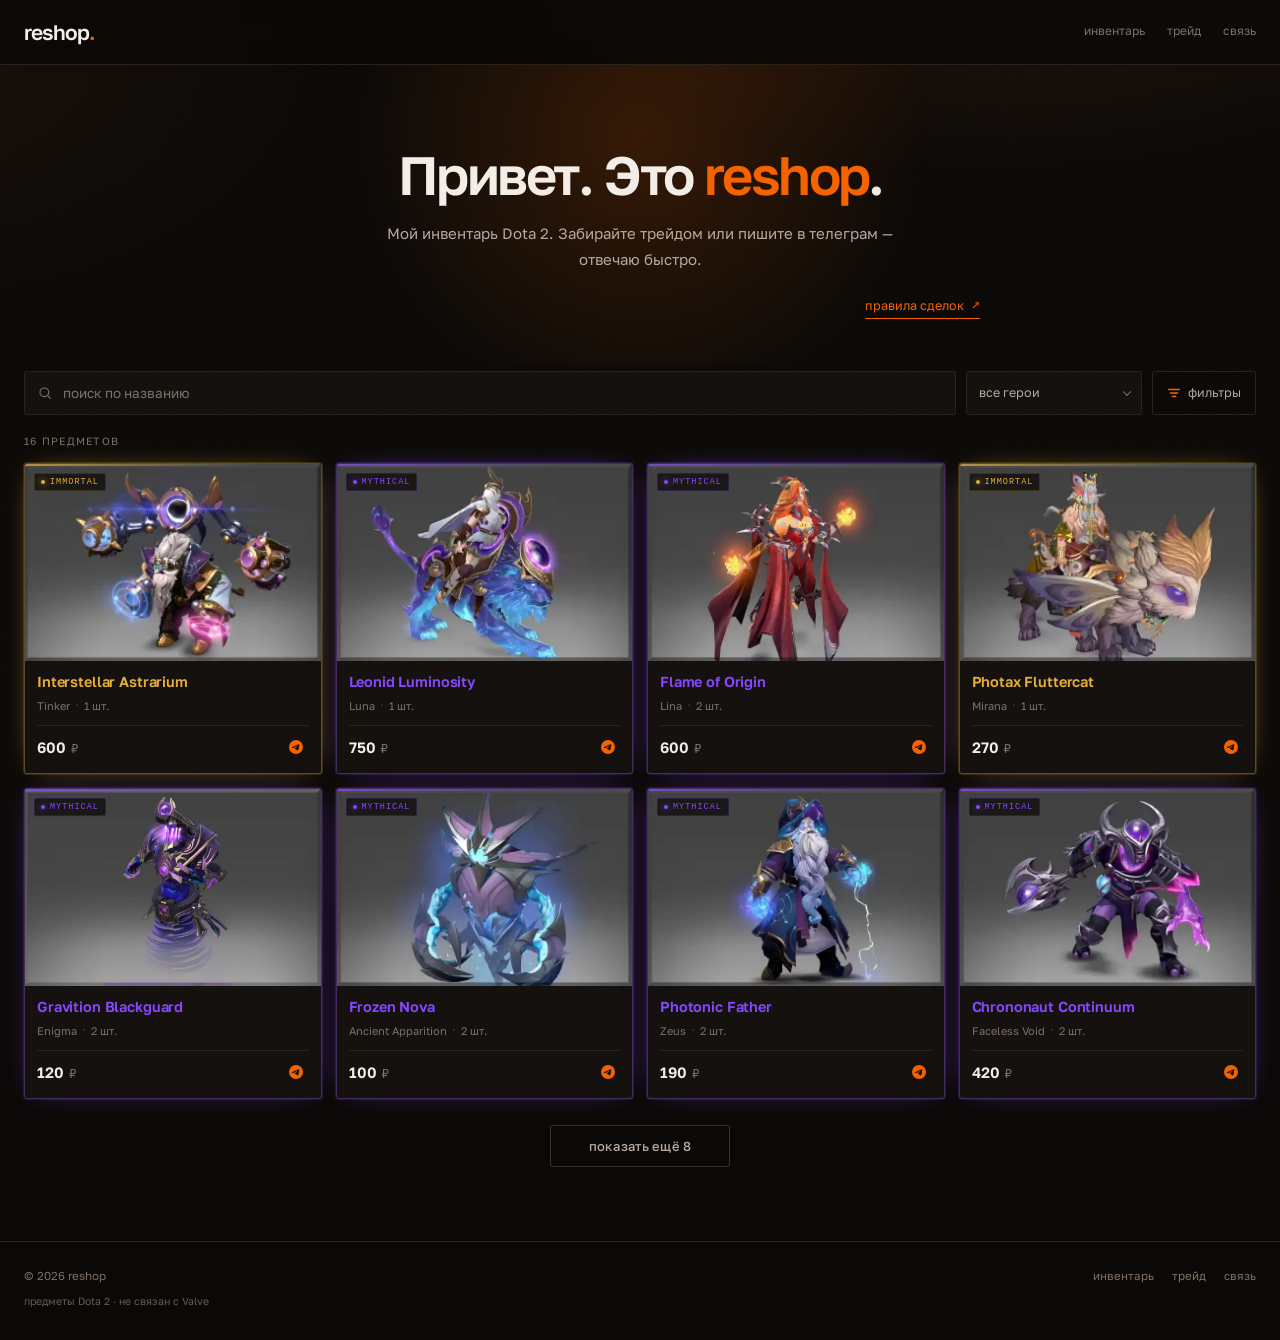
==== commit 82675174: "deploy: reshop site 2026-11-06T14:42:12" ====
--- a/index.html
+++ b/index.html
@@ -25,7 +25,7 @@
     <nav class="topbar__links" aria-label="Ссылки">
       <a data-inventory href="https://steamcommunity.com/profiles/76561198754746137/inventory" target="_blank" rel="noopener">инвентарь</a>
       <a data-steam href="https://steamcommunity.com/tradeoffer/new/?partner=794480409&amp;token=rdpYLs6f" target="_blank" rel="noopener">трейд</a>
-      <a data-telegram href="https://t.me/r3sh0t" target="_blank" rel="noopener">телеграм</a>
+      <a data-telegram href="https://t.me/r3sh0t" target="_blank" rel="noopener">связь</a>
     </nav>
   </div>
 </header>
@@ -105,7 +105,7 @@
       <div class="foot__links">
         <a data-inventory href="https://steamcommunity.com/profiles/76561198754746137/inventory" target="_blank" rel="noopener">инвентарь</a>
         <a data-steam href="https://steamcommunity.com/tradeoffer/new/?partner=794480409&amp;token=rdpYLs6f" target="_blank" rel="noopener">трейд</a>
-        <a data-telegram href="https://t.me/r3sh0t" target="_blank" rel="noopener">телеграм</a>
+        <a data-telegram href="https://t.me/r3sh0t" target="_blank" rel="noopener">связь</a>
       </div>
     </div>
     <div class="foot__note" data-footer-note>предметы Dota 2 · не связан с Valve</div>
--- a/assets/css/site.css
+++ b/assets/css/site.css
@@ -342,21 +342,66 @@
   gap: 14px;
 }
 .card {
+  position: relative;
   display: flex;
   flex-direction: column;
   overflow: hidden;
   border: 1px solid var(--line);
+  border-color: color-mix(in srgb, var(--rarity) 28%, var(--line));
   border-radius: 3px;
   background: var(--surface);
+  box-shadow:
+    0 0 0 1px var(--rarity-soft),
+    0 0 28px -16px var(--rarity);
   transition:
     border-color 0.3s,
     box-shadow 0.3s,
     transform 0.3s var(--ease);
 }
+.card::before {
+  content: '';
+  position: absolute;
+  inset: 0 0 auto;
+  z-index: 2;
+  height: 2px;
+  background: linear-gradient(90deg, var(--rarity), transparent 78%);
+  opacity: 0.7;
+  pointer-events: none;
+}
 .card:hover {
-  border-color: rgba(245, 98, 0, 0.55);
+  border-color: var(--rarity);
   transform: translateY(-2px);
-  box-shadow: 0 0 0 1px rgba(245, 98, 0, 0.12), 0 20px 48px -32px rgba(245, 98, 0, 0.45);
+  box-shadow:
+    0 0 0 1px var(--rarity-soft),
+    0 0 44px -14px var(--rarity);
+}
+.card__rarity {
+  position: absolute;
+  top: 9px;
+  left: 9px;
+  z-index: 2;
+  display: inline-flex;
+  align-items: center;
+  gap: 5px;
+  padding: 4px 6px;
+  border: 1px solid var(--rarity-soft);
+  border-radius: 2px;
+  background: rgba(11, 9, 7, 0.72);
+  backdrop-filter: blur(6px);
+  -webkit-backdrop-filter: blur(6px);
+  color: var(--rarity);
+  font-family: var(--font-mono);
+  font-size: 8.5px;
+  line-height: 1;
+  letter-spacing: 0.12em;
+  text-transform: uppercase;
+}
+.card__rarity i {
+  width: 4px;
+  height: 4px;
+  border-radius: 50%;
+  background: var(--rarity);
+  box-shadow: 0 0 7px var(--rarity);
 }
 .card__media {
   position: relative;
@@ -441,21 +486,34 @@
 .card__actions {
   display: flex;
   flex-wrap: wrap;
+  align-items: center;
   justify-content: flex-end;
-  gap: 4px 9px;
-  font-size: 11px;
-}
-.card__actions a {
-  padding-bottom: 1px;
-  border-bottom: 1px solid transparent;
-  color: var(--dim);
+  gap: 4px;
+}
+.card__action {
+  display: inline-flex;
+  align-items: center;
+  justify-content: center;
+  width: 25px;
+  height: 25px;
+  border: 1px solid transparent;
+  border-radius: 2px;
+  color: var(--accent);
   transition:
     color 0.25s,
-    border-color 0.25s;
-}
-.card__actions a:hover {
-  color: var(--accent);
-  border-bottom-color: var(--accent);
+    background 0.25s,
+    border-color 0.25s,
+    box-shadow 0.25s;
+}
+.card__action svg {
+  width: 14px;
+  height: 14px;
+}
+.card__action:hover {
+  color: var(--accent-2);
+  border-color: rgba(245, 98, 0, 0.35);
+  background: var(--accent-soft);
+  box-shadow: 0 0 18px -8px var(--accent);
 }
 .card.is-sold .card__media img {
   filter: grayscale(1) brightness(0.5);
@@ -463,6 +521,7 @@
 .card__sold {
   position: absolute;
   inset: 0;
+  z-index: 1;
   display: grid;
   place-items: center;
   background: rgba(11, 9, 7, 0.35);
@@ -645,12 +704,50 @@
   .catalog__meta {
     margin-top: 15px;
   }
+  .items {
+    gap: 10px;
+  }
+  .card__body {
+    gap: 4px;
+    padding: 9px 9px 10px;
+  }
   .card__title {
-    font-size: 13.5px;
+    font-size: 12.5px;
+    line-height: 1.25;
+  }
+  .card__meta {
+    gap: 4px;
+    font-size: 9.5px;
+  }
+  .card__bottom {
+    gap: 6px;
+    margin-top: 3px;
+    padding-top: 7px;
+  }
+  .price {
+    gap: 3px;
+    font-size: 12.5px;
+  }
+  .price i {
+    font-size: 9.5px;
+  }
+  .card__rarity {
+    top: 6px;
+    left: 6px;
+    gap: 4px;
+    padding: 3px 5px;
+    font-size: 7.5px;
   }
   .card__actions {
-    font-size: 10.5px;
-    gap: 4px 7px;
+    gap: 3px;
+  }
+  .card__action {
+    width: 23px;
+    height: 23px;
+  }
+  .card__action svg {
+    width: 13px;
+    height: 13px;
   }
   .foot__inner {
     flex-direction: column;
@@ -661,13 +758,23 @@
 
 @media (max-width: 420px) {
   .items {
-    grid-template-columns: 1fr;
+    gap: 8px;
   }
   .card__title {
-    font-size: 15px;
-  }
-  .card__actions {
-    font-size: 11px;
+    font-size: 12px;
+  }
+  .card__meta {
+    font-size: 9px;
+  }
+  .card__bottom {
+    gap: 4px;
+  }
+  .price {
+    font-size: 12px;
+  }
+  .card__action {
+    width: 22px;
+    height: 22px;
   }
 }
 
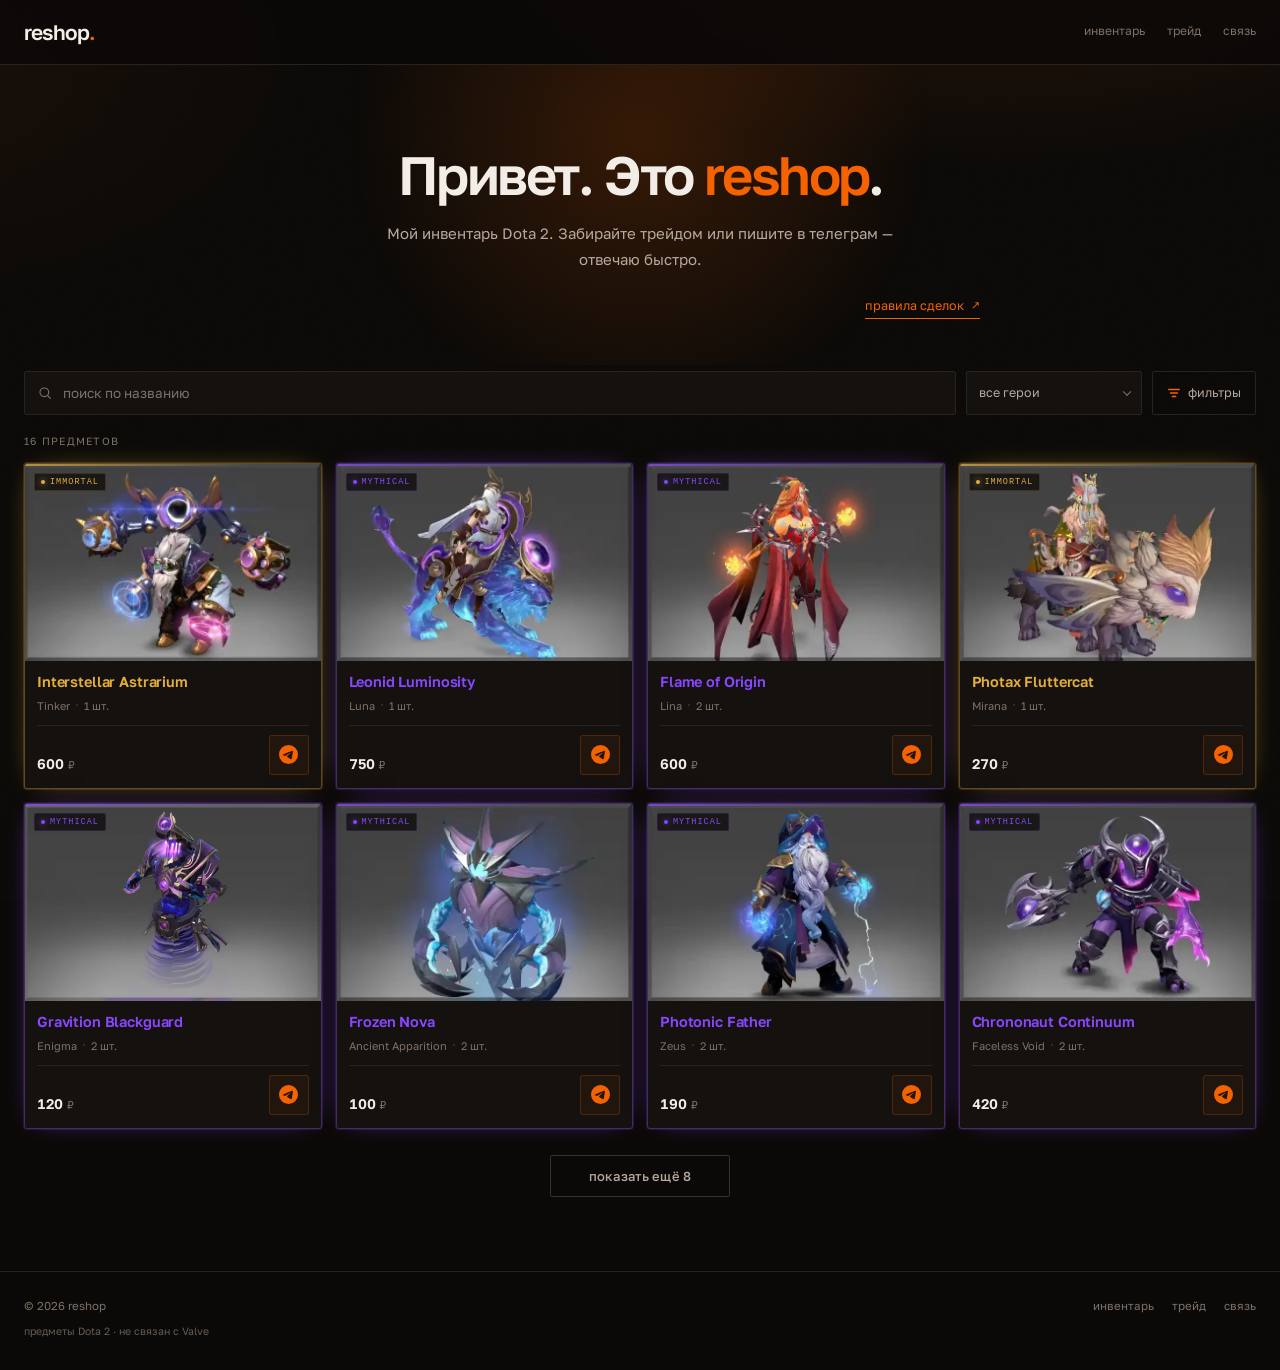
==== commit b3f93cfd: "deploy: reshop site 2026-11-06T23:11:47" ====
--- a/index.html
+++ b/index.html
@@ -112,6 +112,8 @@
   </div>
 </footer>
 
+<div class="tooltip" id="tooltip" role="tooltip" hidden></div>
+
 <script src="assets/js/seed.js" defer></script>
 <script src="assets/js/core.js" defer></script>
 <script src="assets/js/site.js" defer></script>
--- a/assets/css/site.css
+++ b/assets/css/site.css
@@ -403,6 +403,66 @@
   background: var(--rarity);
   box-shadow: 0 0 7px var(--rarity);
 }
+.card__flags {
+  position: absolute;
+  top: 9px;
+  right: 9px;
+  z-index: 3;
+  display: flex;
+  gap: 4px;
+}
+.card__flag {
+  display: inline-flex;
+  align-items: center;
+  justify-content: center;
+  width: 26px;
+  height: 26px;
+  border: 1px solid var(--line-2);
+  border-radius: 2px;
+  background: rgba(11, 9, 7, 0.72);
+  backdrop-filter: blur(6px);
+  -webkit-backdrop-filter: blur(6px);
+  cursor: help;
+  user-select: none;
+  -webkit-touch-callout: none;
+  touch-action: manipulation;
+  transition:
+    border-color 0.25s,
+    background 0.25s,
+    box-shadow 0.25s;
+}
+.card__flag svg {
+  width: 14px;
+  height: 14px;
+}
+.card__flag--ban {
+  color: #e34965;
+  border-color: rgba(227, 73, 101, 0.36);
+  background: rgba(227, 73, 101, 0.08);
+}
+.card__flag--gift {
+  color: var(--accent);
+  border-color: rgba(245, 98, 0, 0.36);
+  background: rgba(245, 98, 0, 0.08);
+}
+.card__flag.is-tip-open {
+  border-color: currentColor;
+  box-shadow: 0 0 16px -7px currentColor;
+}
+.tooltip {
+  position: fixed;
+  z-index: 400;
+  width: min(280px, calc(100vw - 24px));
+  padding: 9px 11px;
+  border: 1px solid rgba(245, 98, 0, 0.4);
+  border-radius: 3px;
+  background: #14110e;
+  box-shadow: 0 18px 44px -20px #000;
+  color: var(--dim);
+  font-size: 11.5px;
+  line-height: 1.5;
+  pointer-events: none;
+}
 .card__media {
   position: relative;
   aspect-ratio: 3 / 2;
@@ -465,16 +525,19 @@
 }
 .price {
   display: flex;
+  flex: 1;
+  min-width: 0;
   align-items: baseline;
-  gap: 5px;
-  font-size: 15px;
+  gap: 4px;
+  font-size: 14px;
+  font-variant-numeric: tabular-nums;
   font-weight: 600;
   color: var(--text);
   white-space: nowrap;
 }
 .price i {
   font-style: normal;
-  font-size: 11.5px;
+  font-size: 10.5px;
   font-weight: 400;
   color: var(--mute);
 }
@@ -492,12 +555,14 @@
 }
 .card__action {
   display: inline-flex;
+  flex: none;
   align-items: center;
   justify-content: center;
-  width: 25px;
-  height: 25px;
-  border: 1px solid transparent;
-  border-radius: 2px;
+  width: 40px;
+  height: 40px;
+  border: 1px solid rgba(245, 98, 0, 0.22);
+  border-radius: 3px;
+  background: rgba(245, 98, 0, 0.06);
   color: var(--accent);
   transition:
     color 0.25s,
@@ -506,8 +571,8 @@
     box-shadow 0.25s;
 }
 .card__action svg {
-  width: 14px;
-  height: 14px;
+  width: 19px;
+  height: 19px;
 }
 .card__action:hover {
   color: var(--accent-2);
@@ -738,16 +803,21 @@
     padding: 3px 5px;
     font-size: 7.5px;
   }
+  .card__flags {
+    top: 6px;
+    right: 6px;
+    gap: 3px;
+  }
+  .card__flag {
+    width: 24px;
+    height: 24px;
+  }
+  .card__flag svg {
+    width: 13px;
+    height: 13px;
+  }
   .card__actions {
     gap: 3px;
-  }
-  .card__action {
-    width: 23px;
-    height: 23px;
-  }
-  .card__action svg {
-    width: 13px;
-    height: 13px;
   }
   .foot__inner {
     flex-direction: column;
@@ -771,10 +841,6 @@
   }
   .price {
     font-size: 12px;
-  }
-  .card__action {
-    width: 22px;
-    height: 22px;
   }
 }
 
